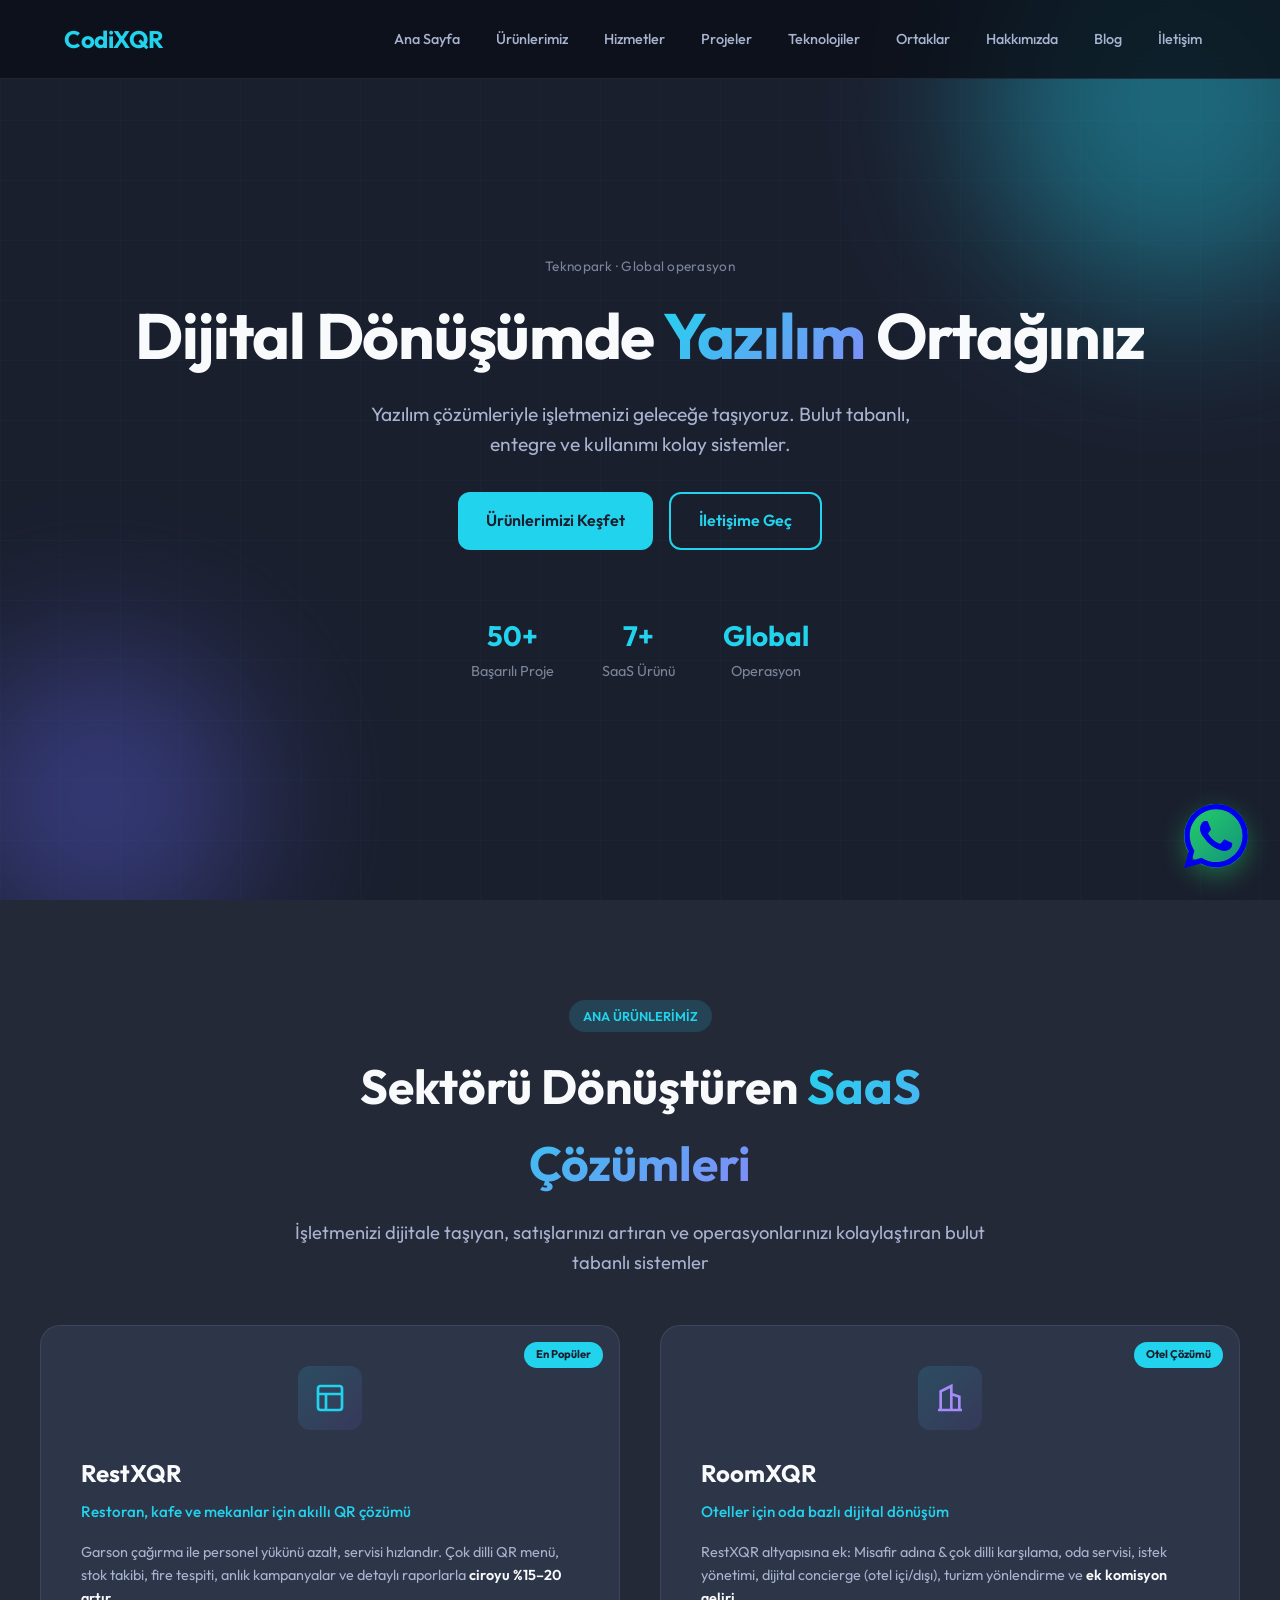
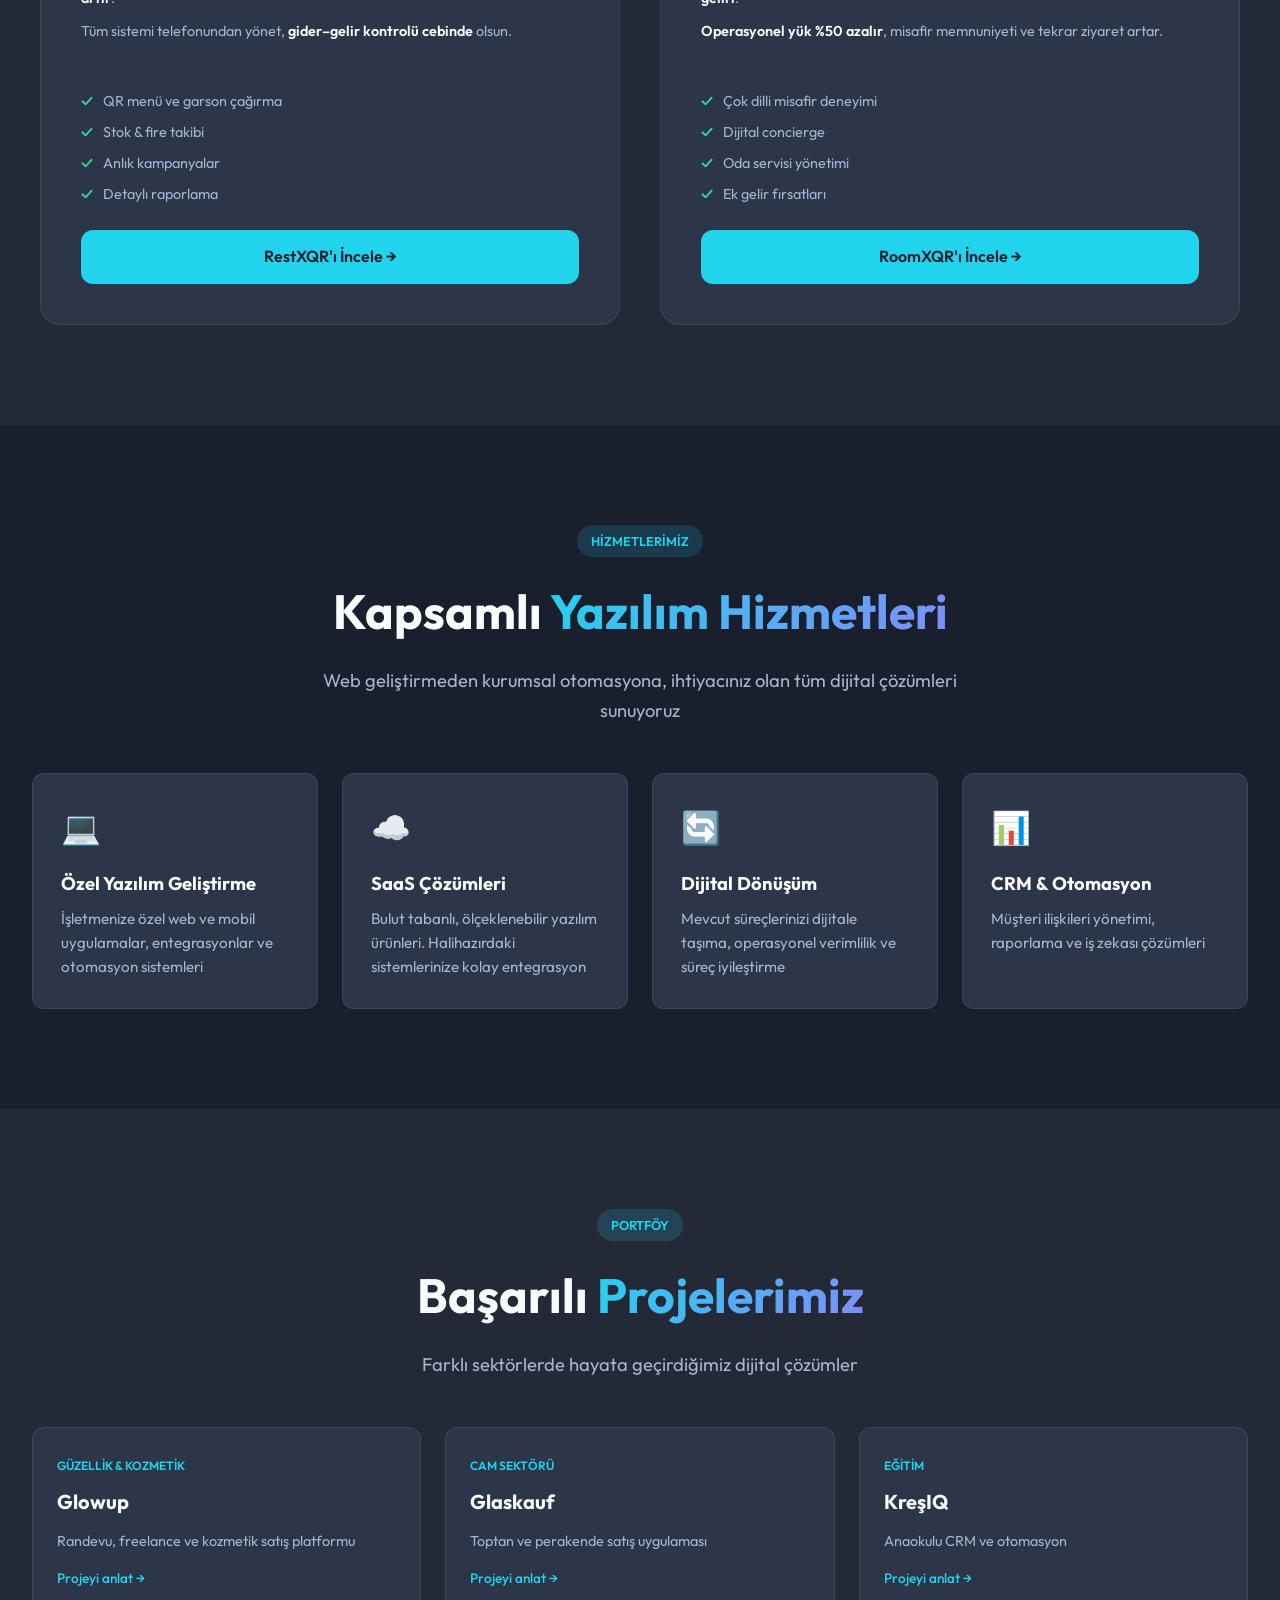
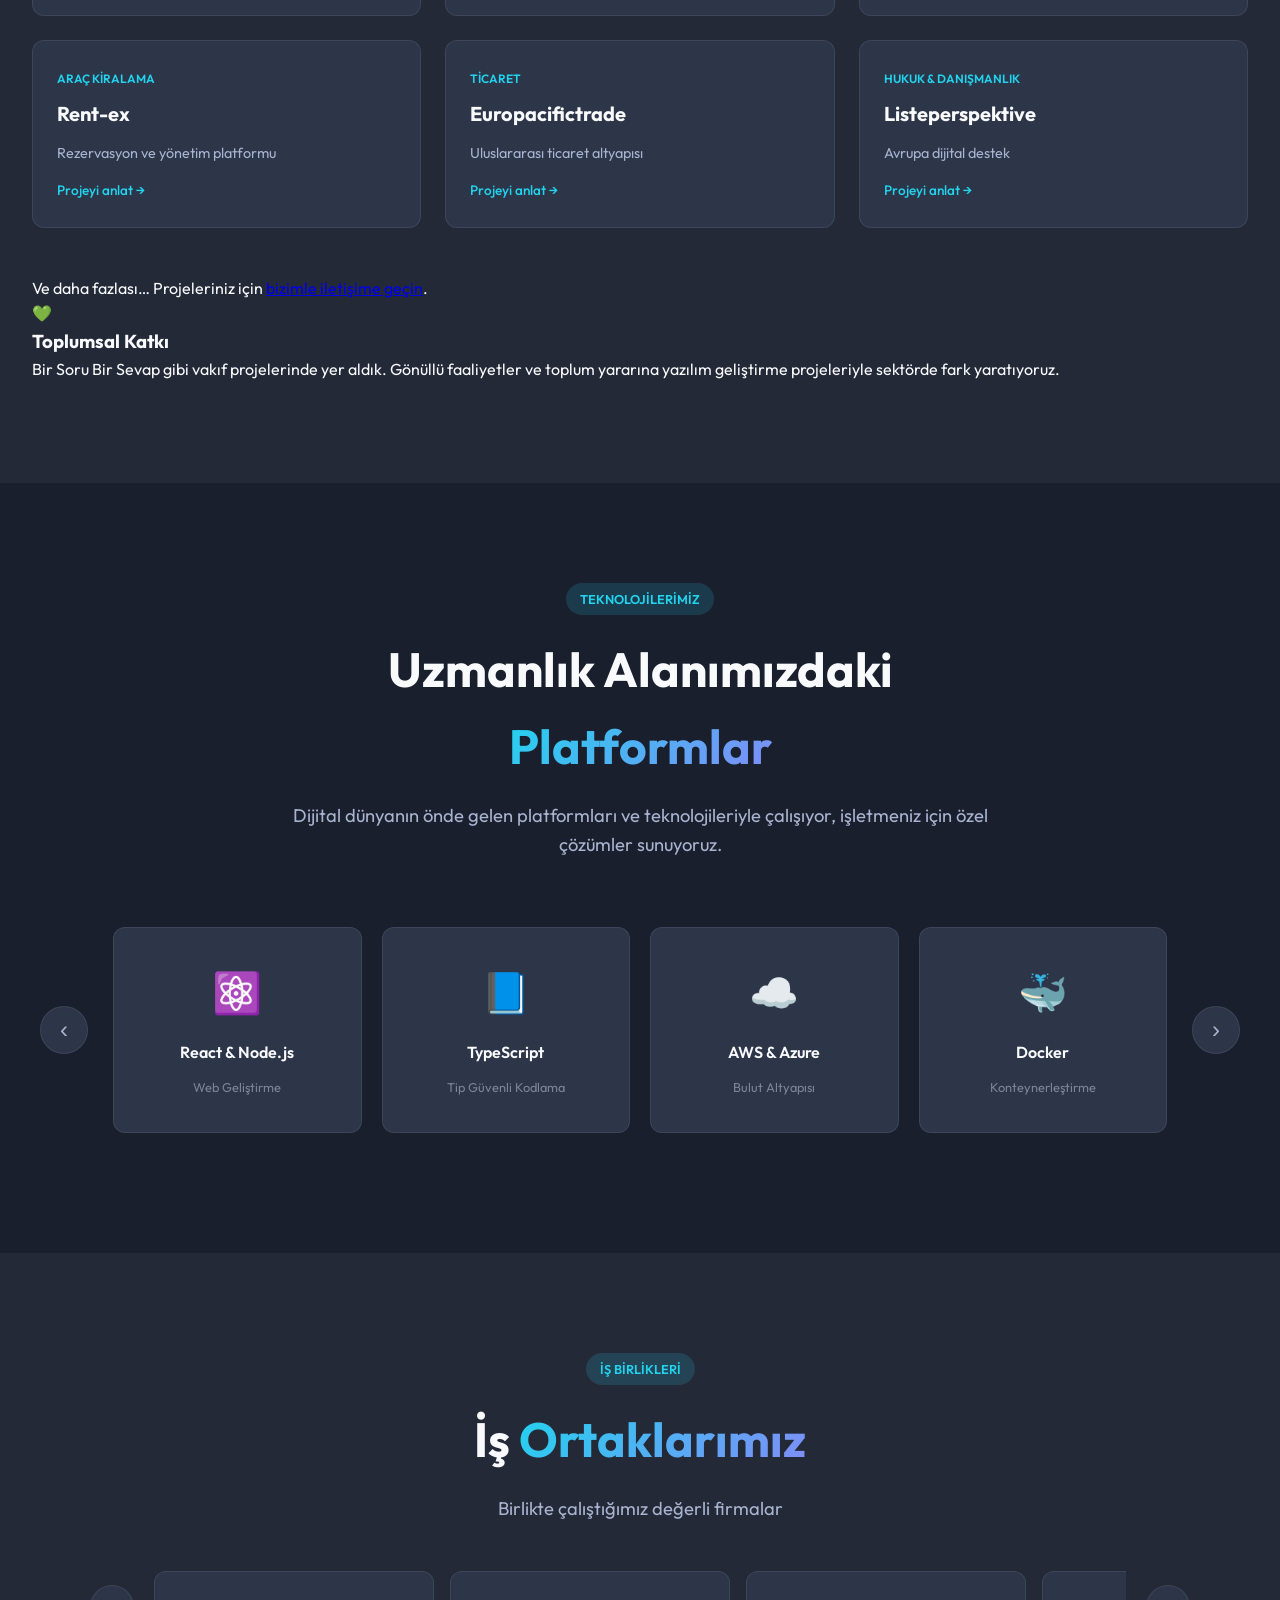
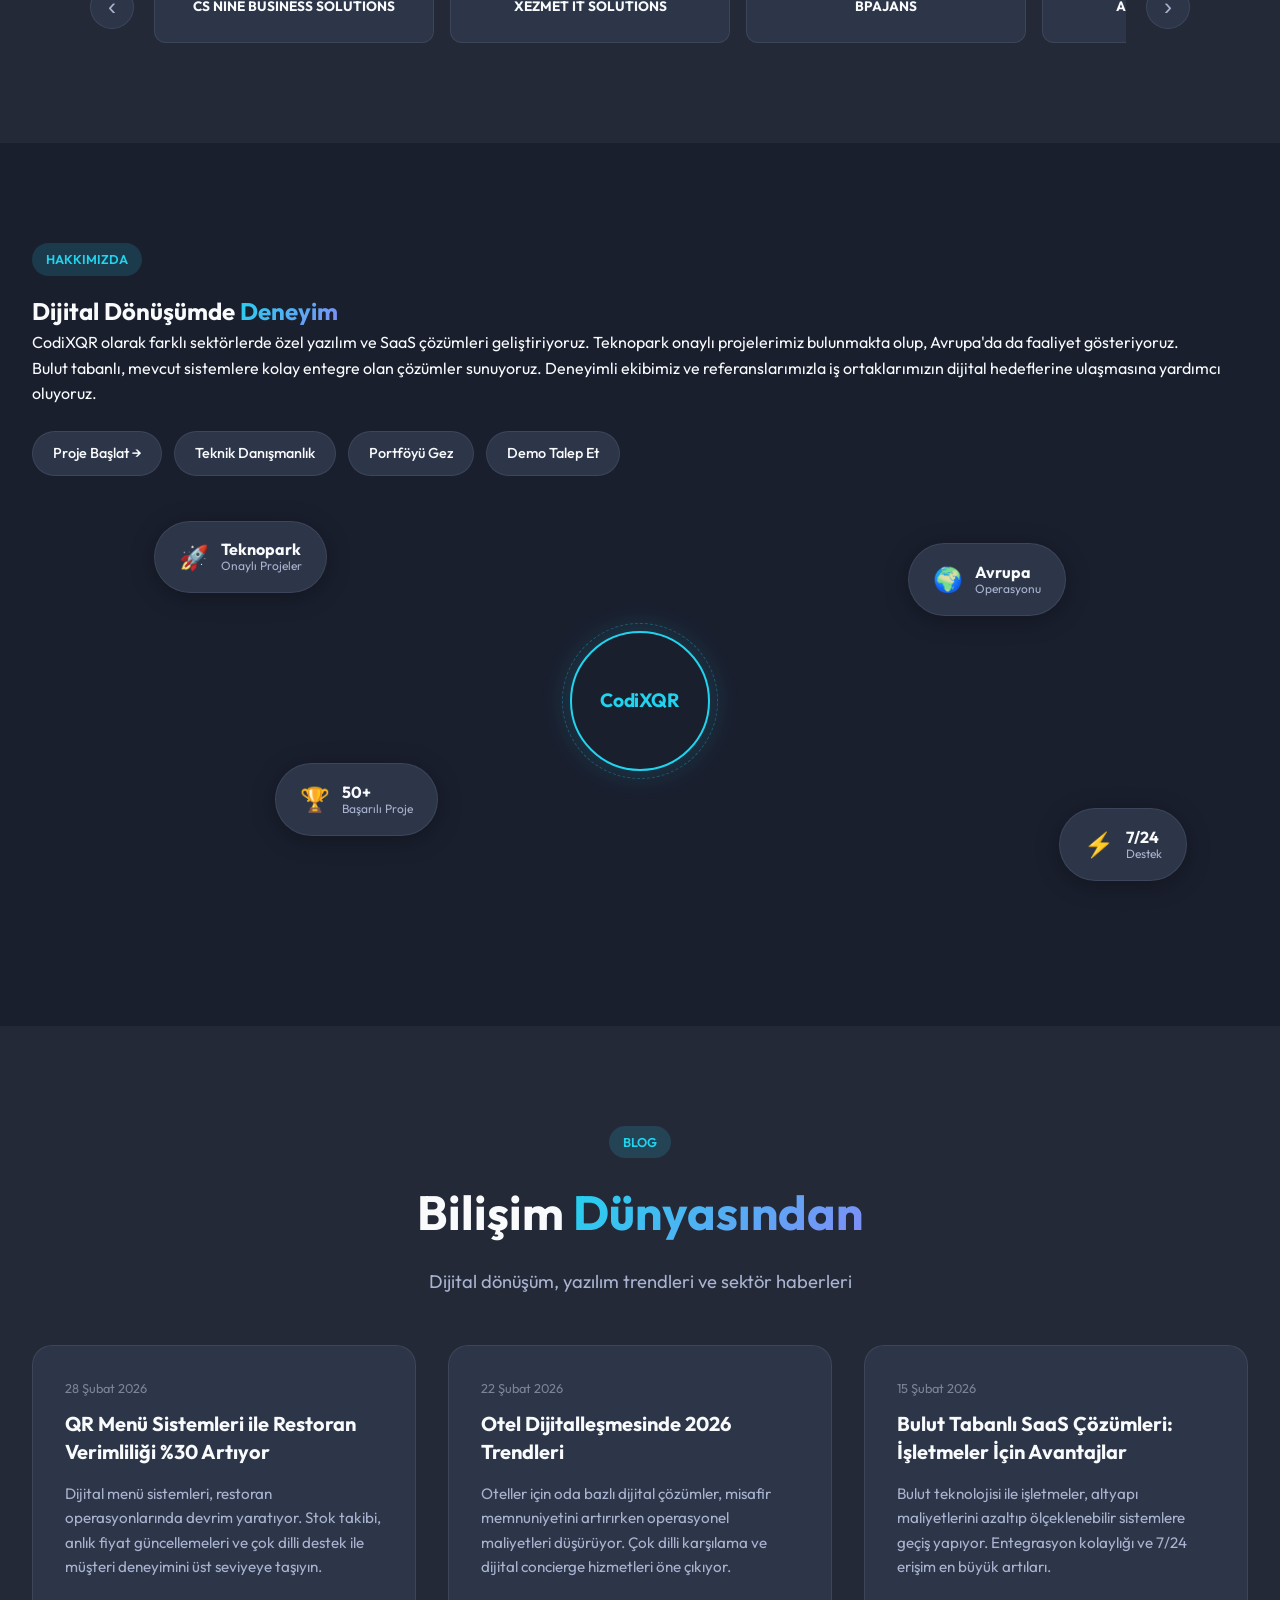
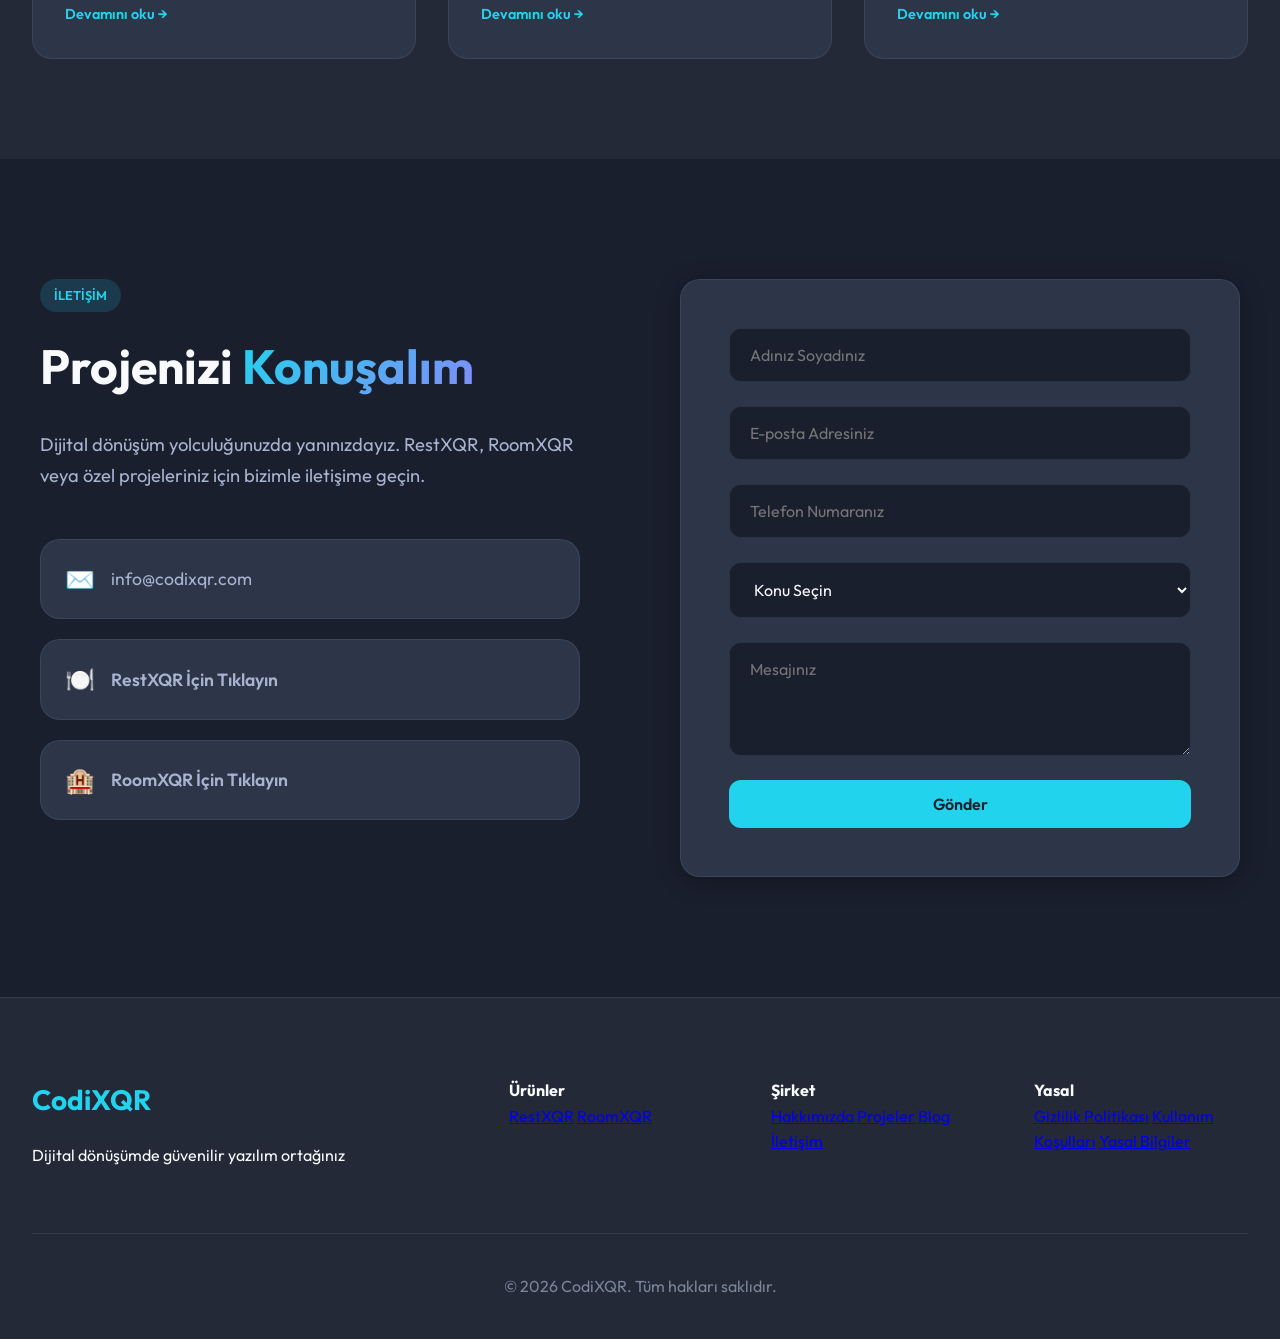
==== index.html @ 4f8db7a9 "feat: add GitHub Actions FTP deploy workflow + gitignore" ====
<!DOCTYPE html>
<html lang="tr">
<head>
    <meta charset="UTF-8">
    <meta name="viewport" content="width=device-width, initial-scale=1.0">
    <meta name="description" content="CodiXQR - Dijital dönüşümde güvenilir yazılım ortağınız. RestXQR, RoomXQR ve daha fazlası ile işletmenizi geleceğe taşıyoruz.">
    <title>CodiXQR | Yazılım ve Dijital Dönüşüm Çözümleri</title>
    <link rel="icon" type="image/png" href="favicon.png">
    <link rel="apple-touch-icon" href="favicon.png">
    <link rel="stylesheet" href="css/styles.css">
    <link rel="preconnect" href="https://fonts.googleapis.com">
    <link rel="preconnect" href="https://fonts.gstatic.com" crossorigin>
    <link href="https://fonts.googleapis.com/css2?family=Outfit:wght@300;400;500;600;700&family=JetBrains+Mono:wght@400;500&display=swap" rel="stylesheet">
</head>
<body>
    <!-- Navigation -->
    <nav class="navbar" id="navbar">
        <div class="nav-container">
            <a href="#" class="logo">
                <span class="logo-text-full">CodiXQR</span>
            </a>
            <button class="nav-toggle" aria-label="Menüyü aç">
                <span></span><span></span><span></span>
            </button>
            <ul class="nav-menu">
                <li><a href="#hero">Ana Sayfa</a></li>
                <li><a href="#saas">Ürünlerimiz</a></li>
                <li><a href="#services">Hizmetler</a></li>
                <li><a href="#projects">Projeler</a></li>
                <li><a href="#tech">Teknolojiler</a></li>
                <li><a href="#partners">Ortaklar</a></li>
                <li><a href="#about">Hakkımızda</a></li>
                <li><a href="#blog">Blog</a></li>
                <li><a href="#contact">İletişim</a></li>
            </ul>
        </div>
    </nav>

    <!-- Hero Section -->
    <header class="hero" id="hero">
        <div class="hero-bg">
            <div class="grid-pattern"></div>
            <div class="gradient-orb orb-1"></div>
            <div class="gradient-orb orb-2"></div>
        </div>
        <div class="hero-content">
            <p class="hero-badge-line">Teknopark · Global operasyon</p>
            <h1>Dijital Dönüşümde <span class="highlight">Yazılım</span> Ortağınız</h1>
            <p class="hero-subtitle">Yazılım çözümleriyle işletmenizi geleceğe taşıyoruz. Bulut tabanlı, entegre ve kullanımı kolay sistemler.</p>
            <div class="hero-cta">
                <a href="#saas" class="btn btn-primary">Ürünlerimizi Keşfet</a>
                <a href="#contact" class="btn btn-outline">İletişime Geç</a>
            </div>
        </div>
        <div class="hero-stats">
            <div class="stat">
                <span class="stat-number">50+</span>
                <span class="stat-label">Başarılı Proje</span>
            </div>
            <div class="stat">
                <span class="stat-number">7+</span>
                <span class="stat-label">SaaS Ürünü</span>
            </div>
            <div class="stat">
                <span class="stat-number">Global</span>
                <span class="stat-label">Operasyon</span>
            </div>
        </div>
    </header>

    <!-- SaaS Products - Ana Öne Çıkan Ürünler -->
    <section class="saas-section" id="saas">
        <div class="container">
            <div class="section-header">
                <span class="section-tag">Ana Ürünlerimiz</span>
                <h2>Sektörü Dönüştüren <span class="highlight">SaaS Çözümleri</span></h2>
                <p>İşletmenizi dijitale taşıyan, satışlarınızı artıran ve operasyonlarınızı kolaylaştıran bulut tabanlı sistemler</p>
            </div>
            <div class="saas-grid">
                <article class="saas-card featured">
                    <div class="saas-card-badge">En Popüler</div>
                    <div class="saas-visual">
                        <div class="saas-icon-modern">
                            <svg viewBox="0 0 24 24" fill="none" stroke="currentColor" stroke-width="2">
                                <rect x="3" y="3" width="18" height="18" rx="2"/>
                                <path d="M3 9h18M9 21V9"/>
                            </svg>
                        </div>
                    </div>
                    <h3>RestXQR</h3>
                    <p class="saas-tagline">Restoran, kafe ve mekanlar için akıllı QR çözümü</p>
                    <div class="saas-desc-block">
                        <p>Garson çağırma ile personel yükünü azalt, servisi hızlandır. Çok dilli QR menü, stok takibi, fire tespiti, anlık kampanyalar ve detaylı raporlarla <strong class="highlight-text">ciroyu %15–20 artır</strong>.</p>
                        <p>Tüm sistemi telefonundan yönet, <strong class="highlight-text">gider–gelir kontrolü cebinde</strong> olsun.</p>
                    </div>
                    <ul class="saas-highlights">
                        <li><span class="highlight-icon">✓</span> QR menü ve garson çağırma</li>
                        <li><span class="highlight-icon">✓</span> Stok & fire takibi</li>
                        <li><span class="highlight-icon">✓</span> Anlık kampanyalar</li>
                        <li><span class="highlight-icon">✓</span> Detaylı raporlama</li>
                    </ul>
                    <a href="https://restxqr.com" target="_blank" rel="noopener" class="btn btn-primary btn-block">RestXQR'ı İncele →</a>
                </article>
                <article class="saas-card featured">
                    <div class="saas-card-badge">Otel Çözümü</div>
                    <div class="saas-visual">
                        <div class="saas-icon-modern saas-icon-hotel">
                            <svg viewBox="0 0 24 24" fill="none" stroke="currentColor" stroke-width="2">
                                <path d="M3 21h18M5 21V7l8-4v18M19 21V11l-6-2"/>
                                <path d="M9 9v.01M9 12v.01M9 15v.01M9 18v.01"/>
                            </svg>
                        </div>
                    </div>
                    <h3>RoomXQR</h3>
                    <p class="saas-tagline">Oteller için oda bazlı dijital dönüşüm</p>
                    <div class="saas-desc-block">
                        <p>RestXQR altyapısına ek: Misafir adına & çok dilli karşılama, oda servisi, istek yönetimi, dijital concierge (otel içi/dışı), turizm yönlendirme ve <strong class="highlight-text">ek komisyon geliri</strong>.</p>
                        <p><strong class="highlight-text">Operasyonel yük %50 azalır</strong>, misafir memnuniyeti ve tekrar ziyaret artar.</p>
                    </div>
                    <ul class="saas-highlights">
                        <li><span class="highlight-icon">✓</span> Çok dilli misafir deneyimi</li>
                        <li><span class="highlight-icon">✓</span> Dijital concierge</li>
                        <li><span class="highlight-icon">✓</span> Oda servisi yönetimi</li>
                        <li><span class="highlight-icon">✓</span> Ek gelir fırsatları</li>
                    </ul>
                    <a href="https://roomxqr.com" target="_blank" rel="noopener" class="btn btn-primary btn-block">RoomXQR'ı İncele →</a>
                </article>
            </div>
        </div>
    </section>

    <!-- Services -->
    <section class="services-section" id="services">
        <div class="container">
            <div class="section-header">
                <span class="section-tag">Hizmetlerimiz</span>
                <h2>Kapsamlı <span class="highlight">Yazılım Hizmetleri</span></h2>
                <p>Web geliştirmeden kurumsal otomasyona, ihtiyacınız olan tüm dijital çözümleri sunuyoruz</p>
            </div>
            <div class="services-grid">
                <div class="service-card">
                    <div class="service-icon">💻</div>
                    <h3>Özel Yazılım Geliştirme</h3>
                    <p>İşletmenize özel web ve mobil uygulamalar, entegrasyonlar ve otomasyon sistemleri</p>
                </div>
                <div class="service-card">
                    <div class="service-icon">☁️</div>
                    <h3>SaaS Çözümleri</h3>
                    <p>Bulut tabanlı, ölçeklenebilir yazılım ürünleri. Halihazırdaki sistemlerinize kolay entegrasyon</p>
                </div>
                <div class="service-card">
                    <div class="service-icon">🔄</div>
                    <h3>Dijital Dönüşüm</h3>
                    <p>Mevcut süreçlerinizi dijitale taşıma, operasyonel verimlilik ve süreç iyileştirme</p>
                </div>
                <div class="service-card">
                    <div class="service-icon">📊</div>
                    <h3>CRM & Otomasyon</h3>
                    <p>Müşteri ilişkileri yönetimi, raporlama ve iş zekası çözümleri</p>
                </div>
            </div>
        </div>
    </section>

    <!-- All Projects -->
    <section class="projects-section" id="projects">
        <div class="container">
            <div class="section-header">
                <span class="section-tag">Portföy</span>
                <h2>Başarılı <span class="highlight">Projelerimiz</span></h2>
                <p>Farklı sektörlerde hayata geçirdiğimiz dijital çözümler</p>
            </div>
            <div class="projects-grid">
                <div class="project-card">
                    <span class="project-category">Güzellik & Kozmetik</span>
                    <h3>Glowup</h3>
                    <p>Randevu, freelance ve kozmetik satış platformu</p>
                    <a href="#contact" class="project-link">Projeyi anlat →</a>
                </div>
                <div class="project-card">
                    <span class="project-category">Cam Sektörü</span>
                    <h3>Glaskauf</h3>
                    <p>Toptan ve perakende satış uygulaması</p>
                    <a href="#contact" class="project-link">Projeyi anlat →</a>
                </div>
                <div class="project-card">
                    <span class="project-category">Eğitim</span>
                    <h3>KreşIQ</h3>
                    <p>Anaokulu CRM ve otomasyon</p>
                    <a href="#contact" class="project-link">Projeyi anlat →</a>
                </div>
                <div class="project-card">
                    <span class="project-category">Araç Kiralama</span>
                    <h3>Rent-ex</h3>
                    <p>Rezervasyon ve yönetim platformu</p>
                    <a href="#contact" class="project-link">Projeyi anlat →</a>
                </div>
                <div class="project-card">
                    <span class="project-category">Ticaret</span>
                    <h3>Europacifictrade</h3>
                    <p>Uluslararası ticaret altyapısı</p>
                    <a href="#contact" class="project-link">Projeyi anlat →</a>
                </div>
                <div class="project-card">
                    <span class="project-category">Hukuk & Danışmanlık</span>
                    <h3>Listeperspektive</h3>
                    <p>Avrupa dijital destek</p>
                    <a href="#contact" class="project-link">Projeyi anlat →</a>
                </div>
            </div>
            <p class="projects-more">Ve daha fazlası… Projeleriniz için <a href="#contact">bizimle iletişime geçin</a>.</p>
            <div class="social-impact">
                <div class="impact-content">
                    <span class="impact-icon">💚</span>
                    <div>
                        <h3>Toplumsal Katkı</h3>
                        <p>Bir Soru Bir Sevap gibi vakıf projelerinde yer aldık. Gönüllü faaliyetler ve toplum yararına yazılım geliştirme projeleriyle sektörde fark yaratıyoruz.</p>
                    </div>
                </div>
            </div>
        </div>
    </section>

    <!-- Technologies / Platforms -->
    <section class="tech-section" id="tech">
        <div class="container">
            <div class="section-header">
                <span class="section-tag">Teknolojilerimiz</span>
                <h2>Uzmanlık Alanımızdaki <span class="highlight">Platformlar</span></h2>
                <p>Dijital dünyanın önde gelen platformları ve teknolojileriyle çalışıyor, işletmeniz için özel çözümler sunuyoruz.</p>
            </div>
            <div class="tech-slider-wrapper">
                <button class="tech-arrow tech-prev" aria-label="Önceki">&#8249;</button>
                <div class="tech-track">
                    <div class="tech-card">
                        <span class="tech-icon">⚛️</span>
                        <h4>React & Node.js</h4>
                        <span class="tech-desc">Web Geliştirme</span>
                    </div>
                    <div class="tech-card">
                        <span class="tech-icon">📘</span>
                        <h4>TypeScript</h4>
                        <span class="tech-desc">Tip Güvenli Kodlama</span>
                    </div>
                    <div class="tech-card">
                        <span class="tech-icon">☁️</span>
                        <h4>AWS & Azure</h4>
                        <span class="tech-desc">Bulut Altyapısı</span>
                    </div>
                    <div class="tech-card">
                        <span class="tech-icon">🐳</span>
                        <h4>Docker</h4>
                        <span class="tech-desc">Konteynerleştirme</span>
                    </div>
                    <div class="tech-card">
                        <span class="tech-icon">🗄️</span>
                        <h4>PostgreSQL</h4>
                        <span class="tech-desc">İlişkisel Veritabanı</span>
                    </div>
                    <div class="tech-card">
                        <span class="tech-icon">🍃</span>
                        <h4>MongoDB</h4>
                        <span class="tech-desc">NoSQL Veritabanı</span>
                    </div>
                    <div class="tech-card">
                        <span class="tech-icon">🔌</span>
                        <h4>REST & GraphQL</h4>
                        <span class="tech-desc">API Geliştirme</span>
                    </div>
                    <div class="tech-card">
                        <span class="tech-icon">📧</span>
                        <h4>Mailchimp</h4>
                        <span class="tech-desc">E-Posta Pazarlama</span>
                    </div>
                    <div class="tech-card">
                        <span class="tech-icon">📊</span>
                        <h4>Google Analytics</h4>
                        <span class="tech-desc">Web Analizi</span>
                    </div>
                    <div class="tech-card">
                        <span class="tech-icon">🔍</span>
                        <h4>SEO Araçları</h4>
                        <span class="tech-desc">Arama Optimizasyonu</span>
                    </div>
                    <div class="tech-card">
                        <span class="tech-icon">💳</span>
                        <h4>Stripe</h4>
                        <span class="tech-desc">Ödeme Entegrasyonu</span>
                    </div>
                    <div class="tech-card">
                        <span class="tech-icon">🎨</span>
                        <h4>Figma</h4>
                        <span class="tech-desc">UI/UX Tasarım</span>
                    </div>
                    <div class="tech-card">
                        <span class="tech-icon">🔥</span>
                        <h4>Firebase</h4>
                        <span class="tech-desc">Mobil & Backend</span>
                    </div>
                    <div class="tech-card">
                        <span class="tech-icon">📦</span>
                        <h4>Git & GitHub</h4>
                        <span class="tech-desc">Versiyon Kontrol</span>
                    </div>
                </div>
                <button class="tech-arrow tech-next" aria-label="Sonraki">&#8250;</button>
            </div>
        </div>
    </section>

    <!-- Partners - İş Ortakları -->
    <section class="partners-section" id="partners">
        <div class="container">
            <div class="section-header">
                <span class="section-tag">İş Birlikleri</span>
                <h2>İş <span class="highlight">Ortaklarımız</span></h2>
                <p>Birlikte çalıştığımız değerli firmalar</p>
            </div>
            <div class="partners-slider-wrapper">
                <button class="partner-arrow partner-prev" aria-label="Önceki">&#8249;</button>
                <div class="partners-slider">
                    <a href="https://cs9.at/" target="_blank" rel="noopener" class="partner-box">CS NINE BUSINESS SOLUTIONS</a>
                    <a href="https://xezmet.at/" target="_blank" rel="noopener" class="partner-box">XEZMET IT SOLUTIONS</a>
                    <a href="#" class="partner-box">BPAJANS</a>
                    <a href="https://artisticreativity.com/" target="_blank" rel="noopener" class="partner-box">ARTISTICREATIVITY</a>
                    <a href="http://metechnik.at/" target="_blank" rel="noopener" class="partner-box">METECHNIK</a>
                </div>
                <button class="partner-arrow partner-next" aria-label="Sonraki">&#8250;</button>
            </div>
        </div>
    </section>

    <!-- About & Why Us -->
    <section class="about-section" id="about">
        <div class="container">
            <div class="about-grid">
                <div class="about-content">
                    <span class="section-tag">Hakkımızda</span>
                    <h2>Dijital Dönüşümde <span class="highlight">Deneyim</span></h2>
                    <p>CodiXQR olarak farklı sektörlerde özel yazılım ve SaaS çözümleri geliştiriyoruz. Teknopark onaylı projelerimiz bulunmakta olup, Avrupa'da da faaliyet gösteriyoruz.</p>
                    <p>Bulut tabanlı, mevcut sistemlere kolay entegre olan çözümler sunuyoruz. Deneyimli ekibimiz ve referanslarımızla iş ortaklarımızın dijital hedeflerine ulaşmasına yardımcı oluyoruz.</p>
                    
                    <div class="about-action-buttons">
                        <a href="#contact" class="action-chip">Proje Başlat →</a>
                        <a href="#contact" class="action-chip">Teknik Danışmanlık</a>
                        <a href="#projects" class="action-chip">Portföyü Gez</a>
                        <a href="#contact" class="action-chip">Demo Talep Et</a>
                    </div>
                </div>
                <div class="about-visual">
                    <div class="floating-badges-container">
                        <div class="badge-item b-1">
                            <span class="badge-icon">🚀</span>
                            <div class="badge-text">
                                <strong>Teknopark</strong>
                                <span>Onaylı Projeler</span>
                            </div>
                        </div>
                        <div class="badge-item b-2">
                            <span class="badge-icon">🌍</span>
                            <div class="badge-text">
                                <strong>Avrupa</strong>
                                <span>Operasyonu</span>
                            </div>
                        </div>
                        <div class="badge-item b-3">
                            <span class="badge-icon">🏆</span>
                            <div class="badge-text">
                                <strong>50+</strong>
                                <span>Başarılı Proje</span>
                            </div>
                        </div>
                        <div class="badge-item b-4">
                            <span class="badge-icon">⚡</span>
                            <div class="badge-text">
                                <strong>7/24</strong>
                                <span>Destek</span>
                            </div>
                        </div>
                        <div class="badge-center-logo">
                            <span class="logo-text-full">CodiXQR</span>
                        </div>
                    </div>
                </div>
            </div>
        </div>
    </section>

    <!-- Blog Preview -->
    <section class="blog-section" id="blog">
        <div class="container">
            <div class="section-header">
                <span class="section-tag">Blog</span>
                <h2>Bilişim <span class="highlight">Dünyasından</span></h2>
                <p>Dijital dönüşüm, yazılım trendleri ve sektör haberleri</p>
            </div>
            <div class="blog-grid">
                <article class="blog-card">
                    <span class="blog-date">28 Şubat 2026</span>
                    <h3>QR Menü Sistemleri ile Restoran Verimliliği %30 Artıyor</h3>
                    <p>Dijital menü sistemleri, restoran operasyonlarında devrim yaratıyor. Stok takibi, anlık fiyat güncellemeleri ve çok dilli destek ile müşteri deneyimini üst seviyeye taşıyın.</p>
                    <a href="blog/qr-menu-verimliligi.html" class="blog-link">Devamını oku →</a>
                </article>
                <article class="blog-card">
                    <span class="blog-date">22 Şubat 2026</span>
                    <h3>Otel Dijitalleşmesinde 2026 Trendleri</h3>
                    <p>Oteller için oda bazlı dijital çözümler, misafir memnuniyetini artırırken operasyonel maliyetleri düşürüyor. Çok dilli karşılama ve dijital concierge hizmetleri öne çıkıyor.</p>
                    <a href="blog/otel-dijitallesmesi.html" class="blog-link">Devamını oku →</a>
                </article>
                <article class="blog-card">
                    <span class="blog-date">15 Şubat 2026</span>
                    <h3>Bulut Tabanlı SaaS Çözümleri: İşletmeler İçin Avantajlar</h3>
                    <p>Bulut teknolojisi ile işletmeler, altyapı maliyetlerini azaltıp ölçeklenebilir sistemlere geçiş yapıyor. Entegrasyon kolaylığı ve 7/24 erişim en büyük artıları.</p>
                    <a href="blog/bulut-saas-avantajlari.html" class="blog-link">Devamını oku →</a>
                </article>
            </div>
        </div>
    </section>

    <!-- Contact -->
    <section class="contact-section" id="contact">
        <div class="container">
            <div class="contact-grid">
                <div class="contact-info">
                    <span class="section-tag">İletişim</span>
                    <h2>Projenizi <span class="highlight">Konuşalım</span></h2>
                    <p>Dijital dönüşüm yolculuğunuzda yanınızdayız. RestXQR, RoomXQR veya özel projeleriniz için bizimle iletişime geçin.</p>
                    <div class="contact-details">
                        <a href="mailto:info@codixqr.com" class="contact-item">
                            <span class="contact-icon">✉️</span>
                            info@codixqr.com
                        </a>
                        <a href="https://restxqr.com" target="_blank" rel="noopener" class="contact-item cta-link">
                            <span class="contact-icon">🍽️</span>
                            RestXQR İçin Tıklayın
                        </a>
                        <a href="https://roomxqr.com" target="_blank" rel="noopener" class="contact-item cta-link">
                            <span class="contact-icon">🏨</span>
                            RoomXQR İçin Tıklayın
                        </a>
                    </div>
                </div>
                <div class="contact-form-wrapper">
                    <form class="contact-form" id="contactForm">
                        <input type="text" name="name" placeholder="Adınız Soyadınız" required>
                        <input type="email" name="email" placeholder="E-posta Adresiniz" required>
                        <input type="tel" name="phone" placeholder="Telefon Numaranız">
                        <select name="subject">
                            <option value="">Konu Seçin</option>
                            <option value="restxqr">RestXQR Hakkında</option>
                            <option value="roomxqr">RoomXQR Hakkında</option>
                            <option value="custom">Özel Proje</option>
                            <option value="partnership">İş Birliği</option>
                        </select>
                        <textarea name="message" placeholder="Mesajınız" rows="4" required></textarea>
                        <button type="submit" class="btn btn-primary btn-block">Gönder</button>
                    </form>
                </div>
            </div>
        </div>
    </section>

    <!-- Footer -->
    <footer class="footer">
        <div class="container">
            <div class="footer-grid">
                <div class="footer-brand">
                    <span class="footer-logo">CodiXQR</span>
                    <p>Dijital dönüşümde güvenilir yazılım ortağınız</p>
                </div>
                <div class="footer-links">
                    <h4>Ürünler</h4>
                    <a href="https://restxqr.com" target="_blank" rel="noopener">RestXQR</a>
                    <a href="https://roomxqr.com" target="_blank" rel="noopener">RoomXQR</a>
                </div>
                <div class="footer-links">
                    <h4>Şirket</h4>
                    <a href="#about">Hakkımızda</a>
                    <a href="#projects">Projeler</a>
                    <a href="#blog">Blog</a>
                    <a href="#contact">İletişim</a>
                </div>
                <div class="footer-links">
                    <h4>Yasal</h4>
                    <a href="gizlilik.html">Gizlilik Politikası</a>
                    <a href="kullanim-kosullari.html">Kullanım Koşulları</a>
                    <a href="yasal-bilgiler.html">Yasal Bilgiler</a>
                </div>
            </div>
            <div class="footer-bottom">
                <p>© 2026 CodiXQR. Tüm hakları saklıdır.</p>
            </div>
        </div>
    </footer>

    <!-- Floating WhatsApp Button -->
    <a href="https://wa.me/TELEFON_NUMARANIZ?text=Merhaba,%20CodiXQR%20hakkında%20bilgi%20almak%20istiyorum" 
       class="floating-btn" 
       target="_blank" 
       rel="noopener"
       aria-label="WhatsApp ile iletişim">
        <svg viewBox="0 0 24 24" fill="currentColor">
            <path d="M17.472 14.382c-.297-.149-1.758-.867-2.03-.967-.273-.099-.471-.148-.67.15-.197.297-.767.966-.94 1.164-.173.199-.347.223-.644.075-.297-.15-1.255-.463-2.39-1.475-.883-.788-1.48-1.761-1.653-2.059-.173-.297-.018-.458.13-.606.134-.133.298-.347.446-.52.149-.174.198-.298.298-.497.099-.198.05-.371-.025-.52-.075-.149-.669-1.612-.916-2.207-.242-.579-.487-.5-.669-.51-.173-.008-.371-.01-.57-.01-.198 0-.52.074-.792.372-.272.297-1.04 1.016-1.04 2.479 0 1.462 1.065 2.875 1.213 3.074.149.198 2.096 3.2 5.077 4.487.709.306 1.262.489 1.694.625.712.227 1.36.195 1.871.118.571-.085 1.758-.719 2.006-1.413.248-.694.248-1.289.173-1.413-.074-.124-.272-.198-.57-.347m-5.421 7.403h-.004a9.87 9.87 0 01-5.031-1.378l-.361-.214-3.741.982.998-3.648-.235-.374a9.86 9.86 0 01-1.51-5.26c.001-5.45 4.436-9.884 9.888-9.884 2.64 0 5.122 1.03 6.988 2.898a9.825 9.825 0 012.893 6.994c-.003 5.45-4.437 9.884-9.885 9.884m8.413-18.297A11.815 11.815 0 0012.05 0C5.495 0 .16 5.335.157 11.892c0 2.096.547 4.142 1.588 5.945L.057 24l6.305-1.654a11.882 11.882 0 005.683 1.448h.005c6.554 0 11.89-5.335 11.893-11.893a11.821 11.821 0 00-3.48-8.413z"/>
        </svg>
    </a>

    <script src="js/main.js"></script>
</body>
</html>
---- css/styles.css ----
/* ===== CodiXQR - Yazılım Şirketi Sitesi ===== */
/* Modern, profesyonel, güvenilir tasarım */

:root {
    --bg-primary: #1a1f2e;
    --bg-secondary: #242938;
    --bg-card: #2d3548;
    --bg-card-hover: #353d52;
    --text-primary: #f8fafc;
    --text-secondary: #a8b3cf;
    --text-muted: #7a8599;
    --accent: #22d3ee;
    --accent-hover: #67e8f9;
    --accent-muted: rgba(34, 211, 238, 0.15);
    --accent-secondary: #a78bfa;
    --success: #34d399;
    --border: rgba(148, 163, 184, 0.15);
    --radius: 12px;
    --radius-lg: 20px;
    --shadow: 0 4px 24px rgba(0, 0, 0, 0.3);
    --transition: 0.3s cubic-bezier(0.4, 0, 0.2, 1);
}

* {
    margin: 0;
    padding: 0;
    box-sizing: border-box;
}

html {
    scroll-behavior: smooth;
    font-size: 16px;
}

body {
    font-family: 'Outfit', -apple-system, BlinkMacSystemFont, sans-serif;
    background: var(--bg-primary);
    color: var(--text-primary);
    line-height: 1.6;
    overflow-x: hidden;
}

.container {
    max-width: 1400px;
    margin: 0 auto;
    padding: 0 32px;
}

/* ===== Navigation ===== */
.navbar {
    position: fixed;
    top: 0;
    left: 0;
    right: 0;
    z-index: 1000;
    padding: 20px 0;
    background: rgba(10, 14, 23, 0.8);
    backdrop-filter: blur(12px);
    border-bottom: 1px solid var(--border);
    transition: var(--transition);
}

.navbar.scrolled { padding: 16px 0; }

.nav-container {
    max-width: 1200px;
    margin: 0 auto;
    padding: 0 24px;
    display: flex;
    align-items: center;
    justify-content: space-between;
}

.logo {
    display: flex;
    align-items: center;
    text-decoration: none;
    color: var(--text-primary);
    font-weight: 700;
    font-size: 1.5rem;
}

.logo-text-full { 
    color: var(--accent); 
    letter-spacing: -0.02em;
    font-weight: 700;
}

.nav-menu {
    display: flex;
    list-style: none;
    gap: 8px;
}

.nav-menu a {
    color: var(--text-secondary);
    text-decoration: none;
    padding: 8px 14px;
    border-radius: 8px;
    font-size: 0.9rem;
    font-weight: 500;
    transition: var(--transition);
}

.nav-menu a:hover {
    color: var(--text-primary);
    background: var(--accent-muted);
}

.nav-toggle {
    display: none;
    flex-direction: column;
    gap: 5px;
    background: none;
    border: none;
    cursor: pointer;
    padding: 8px;
}

.nav-toggle span {
    width: 24px;
    height: 2px;
    background: var(--text-primary);
}

/* ===== Hero ===== */
.hero {
    min-height: 100vh;
    display: flex;
    flex-direction: column;
    justify-content: center;
    align-items: center;
    text-align: center;
    padding: 120px 24px 80px;
    position: relative;
}

.hero-bg {
    position: absolute;
    inset: 0;
    overflow: hidden;
    pointer-events: none;
}

.grid-pattern {
    position: absolute;
    inset: 0;
    background-image: 
        linear-gradient(rgba(6, 182, 212, 0.03) 1px, transparent 1px),
        linear-gradient(90deg, rgba(6, 182, 212, 0.03) 1px, transparent 1px);
    background-size: 60px 60px;
}

.gradient-orb {
    position: absolute;
    border-radius: 50%;
    filter: blur(80px);
    opacity: 0.4;
    animation: float 8s ease-in-out infinite;
}

@keyframes float {
    0%, 100% { transform: translate(0, 0); }
    50% { transform: translate(20px, -20px); }
}

.orb-1 {
    width: 400px;
    height: 400px;
    background: var(--accent);
    top: -100px;
    right: -100px;
    animation-delay: 0s;
}

.orb-2 {
    width: 300px;
    height: 300px;
    background: #6366f1;
    bottom: -50px;
    left: -50px;
    animation-delay: 2s;
}

.hero-content {
    position: relative;
    z-index: 1;
}

.hero-badge-line {
    font-size: 0.85rem;
    color: var(--text-muted);
    margin-bottom: 20px;
    letter-spacing: 0.02em;
}

.hero h1 {
    font-size: clamp(2.5rem, 5vw, 4rem);
    font-weight: 700;
    line-height: 1.2;
    margin-bottom: 24px;
    letter-spacing: -0.02em;
}

.highlight {
    background: linear-gradient(135deg, var(--accent), #818cf8);
    -webkit-background-clip: text;
    -webkit-text-fill-color: transparent;
    background-clip: text;
}

.hero-subtitle {
    font-size: 1.2rem;
    color: var(--text-secondary);
    max-width: 600px;
    margin: 0 auto 32px;
}

.hero-cta {
    display: flex;
    gap: 16px;
    justify-content: center;
    flex-wrap: wrap;
    margin-bottom: 64px;
}

.btn {
    display: inline-flex;
    align-items: center;
    justify-content: center;
    padding: 14px 28px;
    border-radius: var(--radius);
    font-weight: 600;
    font-size: 1rem;
    text-decoration: none;
    transition: var(--transition);
    cursor: pointer;
    border: none;
    font-family: inherit;
}

.btn-primary {
    background: var(--accent);
    color: var(--bg-primary);
}

.btn-primary:hover {
    background: var(--accent-hover);
    transform: translateY(-2px);
}

.btn-outline {
    background: transparent;
    color: var(--accent);
    border: 2px solid var(--accent);
}

.btn-outline:hover {
    background: var(--accent-muted);
    border-color: var(--accent-hover);
}

.btn-block { width: 100%; }

.hero-stats {
    display: flex;
    gap: 48px;
    flex-wrap: wrap;
    justify-content: center;
}

.stat {
    text-align: center;
    animation: fadeInUp 0.8s ease-out;
}

.stat-number {
    display: block;
    font-size: 1.75rem;
    font-weight: 700;
    color: var(--accent);
}

.stat-label {
    font-size: 0.9rem;
    color: var(--text-muted);
}

/* ===== Section Styles ===== */
section {
    padding: 100px 0;
}

.section-header {
    text-align: center;
    max-width: 700px;
    margin: 0 auto 48px;
}

.section-header h2 {
    font-size: clamp(2.25rem, 4vw, 3rem);
    margin-bottom: 16px;
}

.section-header p {
    color: var(--text-secondary);
    font-size: 1.15rem;
}

.section-tag {
    display: inline-block;
    padding: 6px 14px;
    background: var(--accent-muted);
    color: var(--accent);
    border-radius: 100px;
    font-size: 0.8rem;
    font-weight: 600;
    margin-bottom: 16px;
    text-transform: uppercase;
}

/* ===== Section Alternating Colors ===== */
.saas-section { background: var(--bg-secondary); }
.services-section { background: var(--bg-primary); }
.projects-section { background: var(--bg-secondary); }
.tech-section { background: var(--bg-primary); }
.partners-section { background: var(--bg-secondary); }
.about-section { background: var(--bg-primary); }
.blog-section { background: var(--bg-secondary); }
.contact-section { background: var(--bg-primary); }

/* SaaS Cards */
.saas-grid {
    display: grid;
    grid-template-columns: repeat(auto-fit, minmax(400px, 1fr));
    gap: 40px;
    max-width: 1200px;
    margin: 0 auto;
}

.saas-card {
    background: var(--bg-card);
    border: 1px solid var(--border);
    border-radius: var(--radius-lg);
    padding: 40px;
    position: relative;
    transition: var(--transition);
    display: flex;
    flex-direction: column;
    animation: fadeInUp 0.6s ease-out;
    min-height: 600px;
}

.saas-card:hover {
    border-color: rgba(6, 182, 212, 0.3);
    transform: translateY(-4px);
    box-shadow: var(--shadow);
}

.saas-card-badge {
    position: absolute;
    top: 16px;
    right: 16px;
    padding: 4px 12px;
    background: var(--accent);
    color: var(--bg-primary);
    font-size: 0.7rem;
    font-weight: 700;
    border-radius: 100px;
}

.saas-visual { margin-bottom: 24px; }

.saas-icon-modern {
    width: 64px;
    height: 64px;
    background: linear-gradient(135deg, var(--accent-muted), rgba(139, 92, 246, 0.1));
    border-radius: var(--radius);
    display: flex;
    align-items: center;
    justify-content: center;
    margin: 0 auto;
}

.saas-icon-modern svg { width: 32px; height: 32px; color: var(--accent); }
.saas-icon-hotel svg { color: var(--accent-secondary); }

.saas-highlights {
    list-style: none;
    margin-bottom: 24px;
    display: grid;
    gap: 8px;
}

.saas-highlights li {
    display: flex;
    align-items: center;
    gap: 10px;
    color: var(--text-secondary);
    font-size: 0.9rem;
}

.highlight-icon { color: var(--success); font-weight: 700; }
.saas-card h3 { font-size: 1.5rem; margin-bottom: 8px; }
.saas-tagline { color: var(--accent); font-size: 0.95rem; font-weight: 500; margin-bottom: 16px; }
.saas-desc-block { margin-bottom: 20px; flex-grow: 1; }
.saas-desc-block p { color: var(--text-secondary); font-size: 0.9rem; line-height: 1.6; margin-bottom: 10px; }
.highlight-text { color: var(--text-primary) !important; font-weight: 600; }

/* ===== Services ===== */
.services-grid {
    display: grid;
    grid-template-columns: repeat(auto-fit, minmax(260px, 1fr));
    gap: 24px;
}

.service-card {
    background: var(--bg-card);
    border: 1px solid var(--border);
    border-radius: var(--radius);
    padding: 28px;
    transition: var(--transition);
}

.service-card:hover {
    background: var(--bg-card-hover);
    transform: translateY(-2px);
}

.service-icon { font-size: 2rem; margin-bottom: 16px; }
.service-card h3 { font-size: 1.15rem; margin-bottom: 8px; }
.service-card p { color: var(--text-secondary); font-size: 0.95rem; }

/* ===== Projects ===== */
.projects-grid {
    display: grid;
    grid-template-columns: repeat(auto-fit, minmax(320px, 1fr));
    gap: 24px;
    margin-bottom: 48px;
}

.project-card {
    background: var(--bg-card);
    border: 1px solid var(--border);
    border-radius: var(--radius);
    padding: 24px;
    transition: var(--transition);
}

.project-card:hover { transform: translateY(-2px); }
.project-category { font-size: 0.75rem; color: var(--accent); font-weight: 600; text-transform: uppercase; }
.project-card h3 { font-size: 1.25rem; margin: 8px 0 12px; }
.project-card p { color: var(--text-secondary); font-size: 0.9rem; margin-bottom: 12px; }
.project-link { font-size: 0.85rem; color: var(--accent); text-decoration: none; font-weight: 500; }

/* ===== Technologies Section (Slider Version) ===== */
.tech-slider-wrapper {
    display: flex;
    align-items: center;
    gap: 20px;
    max-width: 1200px;
    margin: 0 auto;
    position: relative;
}

.tech-track {
    display: flex;
    gap: 20px;
    overflow-x: auto;
    scroll-behavior: smooth;
    scrollbar-width: none;
    -ms-overflow-style: none;
    padding: 20px 5px;
    flex: 1;
}

.tech-track::-webkit-scrollbar { display: none; }

.tech-card {
    flex: 0 0 calc(25% - 15px);
    background: var(--bg-card);
    border: 1px solid var(--border);
    border-radius: var(--radius);
    padding: 32px 24px;
    text-align: center;
    transition: var(--transition);
}

.tech-card:hover {
    border-color: rgba(34, 211, 238, 0.4);
    transform: translateY(-5px);
    background: var(--bg-card-hover);
}

.tech-icon { font-size: 2.5rem; display: block; margin-bottom: 16px; }
.tech-card h4 { font-size: 1rem; margin-bottom: 8px; font-weight: 600; color: var(--text-primary); }
.tech-desc { font-size: 0.8rem; color: var(--text-muted); }

.tech-arrow {
    flex-shrink: 0;
    width: 48px;
    height: 48px;
    border-radius: 50%;
    border: 1px solid var(--border);
    background: var(--bg-card);
    color: var(--text-secondary);
    font-size: 1.5rem;
    cursor: pointer;
    transition: var(--transition);
    display: flex;
    align-items: center;
    justify-content: center;
}

.tech-arrow:hover { border-color: var(--accent); color: var(--accent); }

/* ===== Partners Slider ===== */
.partners-slider-wrapper {
    display: flex;
    align-items: center;
    gap: 20px;
    max-width: 1100px;
    margin: 0 auto;
}

.partners-slider {
    display: flex;
    gap: 16px;
    overflow-x: auto;
    scroll-behavior: smooth;
    scrollbar-width: none;
    -ms-overflow-style: none;
    flex: 1;
}

.partners-slider::-webkit-scrollbar { display: none; }

.partner-box {
    flex: 0 0 280px;
    background: var(--bg-card);
    border: 1px solid var(--border);
    border-radius: var(--radius);
    padding: 24px 20px;
    text-align: center;
    font-size: 0.85rem;
    font-weight: 700;
    color: var(--text-primary);
    text-transform: uppercase;
    text-decoration: none;
    transition: var(--transition);
}

.partner-box:hover { border-color: var(--accent); transform: translateY(-2px); }

.partner-arrow {
    flex-shrink: 0;
    width: 44px;
    height: 44px;
    border-radius: 50%;
    border: 1px solid var(--border);
    background: var(--bg-card);
    color: var(--text-secondary);
    font-size: 1.5rem;
    cursor: pointer;
    transition: var(--transition);
}

/* ===== Hakkımızda Action Chips ===== */
.about-action-buttons {
    display: flex;
    flex-wrap: wrap;
    gap: 12px;
    margin-top: 24px;
}

.action-chip {
    padding: 10px 20px;
    background: var(--bg-card);
    border: 1px solid var(--border);
    border-radius: 100px;
    color: var(--text-primary);
    text-decoration: none;
    font-size: 0.9rem;
    font-weight: 500;
    transition: var(--transition);
    display: inline-flex;
    align-items: center;
    justify-content: center;
}

.action-chip:hover {
    background: var(--accent);
    color: var(--bg-primary);
    border-color: var(--accent);
    transform: translateY(-3px);
    box-shadow: 0 4px 12px rgba(34, 211, 238, 0.3);
}

/* ===== Floating Badges (Hakkımızda Görseli) ===== */
.floating-badges-container {
    position: relative;
    width: 100%;
    height: 450px;
    display: flex;
    align-items: center;
    justify-content: center;
}

.badge-item {
    position: absolute;
    background: var(--bg-card);
    border: 1px solid var(--border);
    border-radius: 100px;
    padding: 16px 24px;
    display: flex;
    align-items: center;
    gap: 12px;
    box-shadow: var(--shadow);
    transition: var(--transition);
    animation: floatingEffect 4s ease-in-out infinite;
    cursor: default;
    z-index: 2;
}

.badge-item:hover {
    transform: scale(1.05) translateY(-5px);
    border-color: var(--accent);
    background: var(--bg-card-hover);
    z-index: 10;
}

.badge-icon { font-size: 1.5rem; }
.badge-text { display: flex; flex-direction: column; line-height: 1.2; }
.badge-text strong { font-size: 1rem; color: var(--text-primary); }
.badge-text span { font-size: 0.75rem; color: var(--text-secondary); }

/* Pozisyonlar ve Animasyon Gecikmeleri */
.b-1 { top: 10%; left: 10%; animation-delay: 0s; }
.b-2 { top: 15%; right: 15%; animation-delay: 1s; }
.b-3 { bottom: 20%; left: 20%; animation-delay: 0.5s; }
.b-4 { bottom: 10%; right: 5%; animation-delay: 1.5s; }

@keyframes floatingEffect {
    0%, 100% { transform: translateY(0); }
    50% { transform: translateY(-15px); }
}

.badge-center-logo {
    width: 140px;
    height: 140px;
    background: var(--bg-primary);
    border: 2px solid var(--accent);
    border-radius: 50%;
    display: flex;
    align-items: center;
    justify-content: center;
    font-size: 1.2rem;
    font-weight: 700;
    box-shadow: 0 0 30px rgba(34, 211, 238, 0.2);
    z-index: 1;
    position: relative;
}

.badge-center-logo::after {
    content: '';
    position: absolute;
    inset: -10px;
    border: 1px dashed var(--accent);
    border-radius: 50%;
    opacity: 0.3;
    animation: rotateSlow 20s linear infinite;
}

@keyframes rotateSlow {
    from { transform: rotate(0deg); }
    to { transform: rotate(360deg); }
}

/* ===== Blog Section ===== */
.blog-grid {
    display: grid;
    grid-template-columns: repeat(auto-fit, minmax(320px, 1fr));
    gap: 32px;
}

.blog-card {
    background: var(--bg-card);
    border: 1px solid var(--border);
    border-radius: var(--radius-lg);
    padding: 32px;
    transition: var(--transition);
    display: flex;
    flex-direction: column;
}

.blog-card:hover {
    border-color: rgba(6, 182, 212, 0.3);
    transform: translateY(-4px);
    box-shadow: var(--shadow);
}

.blog-date {
    font-size: 0.8rem;
    color: var(--text-muted);
    display: block;
    margin-bottom: 12px;
}

.blog-card h3 { 
    margin-bottom: 16px;
    font-size: 1.25rem;
    line-height: 1.4;
    color: var(--text-primary);
}

.blog-card p {
    color: var(--text-secondary);
    font-size: 0.95rem;
    line-height: 1.6;
    margin-bottom: 24px;
    flex-grow: 1;
}

.blog-link {
    font-size: 0.9rem;
    color: var(--accent);
    text-decoration: none;
    font-weight: 600;
    display: inline-flex;
    align-items: center;
    transition: var(--transition);
}

.blog-link:hover {
    color: var(--accent-hover);
    transform: translateX(5px);
}

/* ===== Blog Post Pages (Article styles) ===== */
.blog-post {
    padding: 140px 24px 80px;
    min-height: 100vh;
}

.blog-category {
    display: inline-block;
    padding: 6px 14px;
    background: var(--accent-muted);
    color: var(--accent);
    border-radius: 100px;
    font-size: 0.75rem;
    font-weight: 600;
    text-transform: uppercase;
    margin-bottom: 16px;
}

.blog-post h1 {
    font-size: clamp(2.5rem, 5vw, 3.5rem);
    line-height: 1.2;
    margin-bottom: 16px;
    font-weight: 700;
}

.blog-meta {
    color: var(--text-muted);
    font-size: 0.9rem;
    margin-bottom: 32px;
}

.blog-hero-image {
    width: 100%;
    max-width: 1000px;
    height: auto;
    max-height: 500px;
    object-fit: cover;
    border-radius: var(--radius-lg);
    margin-bottom: 48px;
    border: 1px solid var(--border);
}

.blog-content {
    max-width: 800px;
    margin: 0 auto;
}

.blog-content .lead {
    font-size: 1.25rem;
    color: var(--text-secondary);
    line-height: 1.7;
    margin-bottom: 32px;
}

.blog-content h2 {
    font-size: 1.75rem;
    margin-top: 48px;
    margin-bottom: 20px;
    color: var(--text-primary);
}

.blog-content p {
    color: var(--text-secondary);
    line-height: 1.8;
    margin-bottom: 20px;
    font-size: 1.05rem;
}

.blog-content ul {
    color: var(--text-secondary);
    line-height: 1.8;
    margin-left: 24px;
    margin-bottom: 20px;
    font-size: 1.05rem;
}

.cta-box {
    background: var(--bg-card);
    border: 1px solid var(--accent);
    border-radius: var(--radius);
    padding: 32px;
    margin: 48px 0;
    text-align: center;
}

.cta-box a {
    color: var(--accent);
    font-weight: 700;
    text-decoration: none;
}

/* ===== Contact Section ===== */
.contact-section {
    padding: 120px 0;
}

.contact-grid {
    display: grid;
    grid-template-columns: 1fr 1fr;
    gap: 80px;
    align-items: start;
    max-width: 1200px;
    margin: 0 auto;
}

.contact-info {
    padding-right: 20px;
}

.contact-info h2 {
    font-size: 3rem;
    margin-bottom: 24px;
}

.contact-info > p {
    font-size: 1.15rem;
    color: var(--text-secondary);
    margin-bottom: 48px;
    line-height: 1.7;
}

.contact-details {
    display: flex;
    flex-direction: column;
    gap: 20px;
}

.contact-item {
    display: flex;
    align-items: center;
    gap: 16px;
    color: var(--text-secondary);
    text-decoration: none;
    padding: 20px 24px;
    background: var(--bg-card);
    border-radius: var(--radius-lg);
    border: 1px solid var(--border);
    transition: var(--transition);
    font-size: 1.1rem;
}

.contact-item:hover {
    color: var(--accent);
    border-color: var(--accent);
    background: var(--bg-card-hover);
    transform: translateX(10px);
}

.contact-item.cta-link {
    font-weight: 600;
}

.contact-icon { font-size: 1.5rem; }

.contact-form-wrapper {
    background: var(--bg-card);
    padding: 48px;
    border-radius: var(--radius-lg);
    border: 1px solid var(--border);
    box-shadow: var(--shadow);
}

.contact-form {
    display: flex;
    flex-direction: column;
    gap: 24px;
}

.contact-form input,
.contact-form select,
.contact-form textarea {
    padding: 16px 20px;
    background: var(--bg-primary);
    border: 1px solid var(--border);
    border-radius: var(--radius);
    color: var(--text-primary);
    font-family: inherit;
    font-size: 1rem;
    transition: var(--transition);
}

.contact-form input:focus,
.contact-form select:focus,
.contact-form textarea:focus {
    outline: none;
    border-color: var(--accent);
    box-shadow: 0 0 0 4px var(--accent-muted);
}

/* ===== Footer ===== */
.footer { background: var(--bg-secondary); border-top: 1px solid var(--border); padding: 80px 0 40px; }
.footer-grid { display: grid; grid-template-columns: 2fr 1fr 1fr 1fr; gap: 48px; margin-bottom: 64px; }
.footer-logo { font-size: 1.75rem; font-weight: 700; color: var(--accent); margin-bottom: 20px; display: inline-block; }
.footer-bottom { padding-top: 40px; border-top: 1px solid var(--border); text-align: center; color: var(--text-muted); }

/* ===== WhatsApp ===== */
.floating-btn {
    position: fixed; bottom: 32px; right: 32px; width: 64px; height: 64px; background: linear-gradient(135deg, #25D366, #128C7E); border-radius: 50%; display: flex; align-items: center; justify-content: center; box-shadow: 0 8px 24px rgba(37, 211, 102, 0.4); z-index: 999; animation: floatPulse 3s ease-in-out infinite; text-decoration: none;
}

@keyframes floatPulse {
    0%, 100% { transform: translateY(0) scale(1); }
    50% { transform: translateY(-8px) scale(1.05); }
}

/* ===== Responsive ===== */
@media (max-width: 1024px) {
    .about-grid, .contact-grid { grid-template-columns: 1fr; gap: 48px; }
    .footer-grid { grid-template-columns: 1fr 1fr; }
    .tech-card { flex: 0 0 calc(33.33% - 14px); }
    .contact-info { padding-right: 0; }
}

@media (max-width: 768px) {
    .nav-menu { position: fixed; top: 0; right: -100%; width: 280px; height: 100vh; background: var(--bg-secondary); flex-direction: column; padding: 80px 24px; transition: var(--transition); }
    .nav-menu.active { right: 0; }
    .nav-toggle { display: flex; }
    .hero { padding: 100px 20px 60px; }
    .tech-card { flex: 0 0 calc(50% - 10px); }
    .partner-box { flex: 0 0 200px; }
    .contact-form-wrapper { padding: 32px; }
    .contact-info h2 { font-size: 2.5rem; }
}

@media (max-width: 480px) {
    .hero-cta { flex-direction: column; }
    .tech-card { flex: 0 0 160px; }
    .partner-box { flex: 0 0 160px; }
}
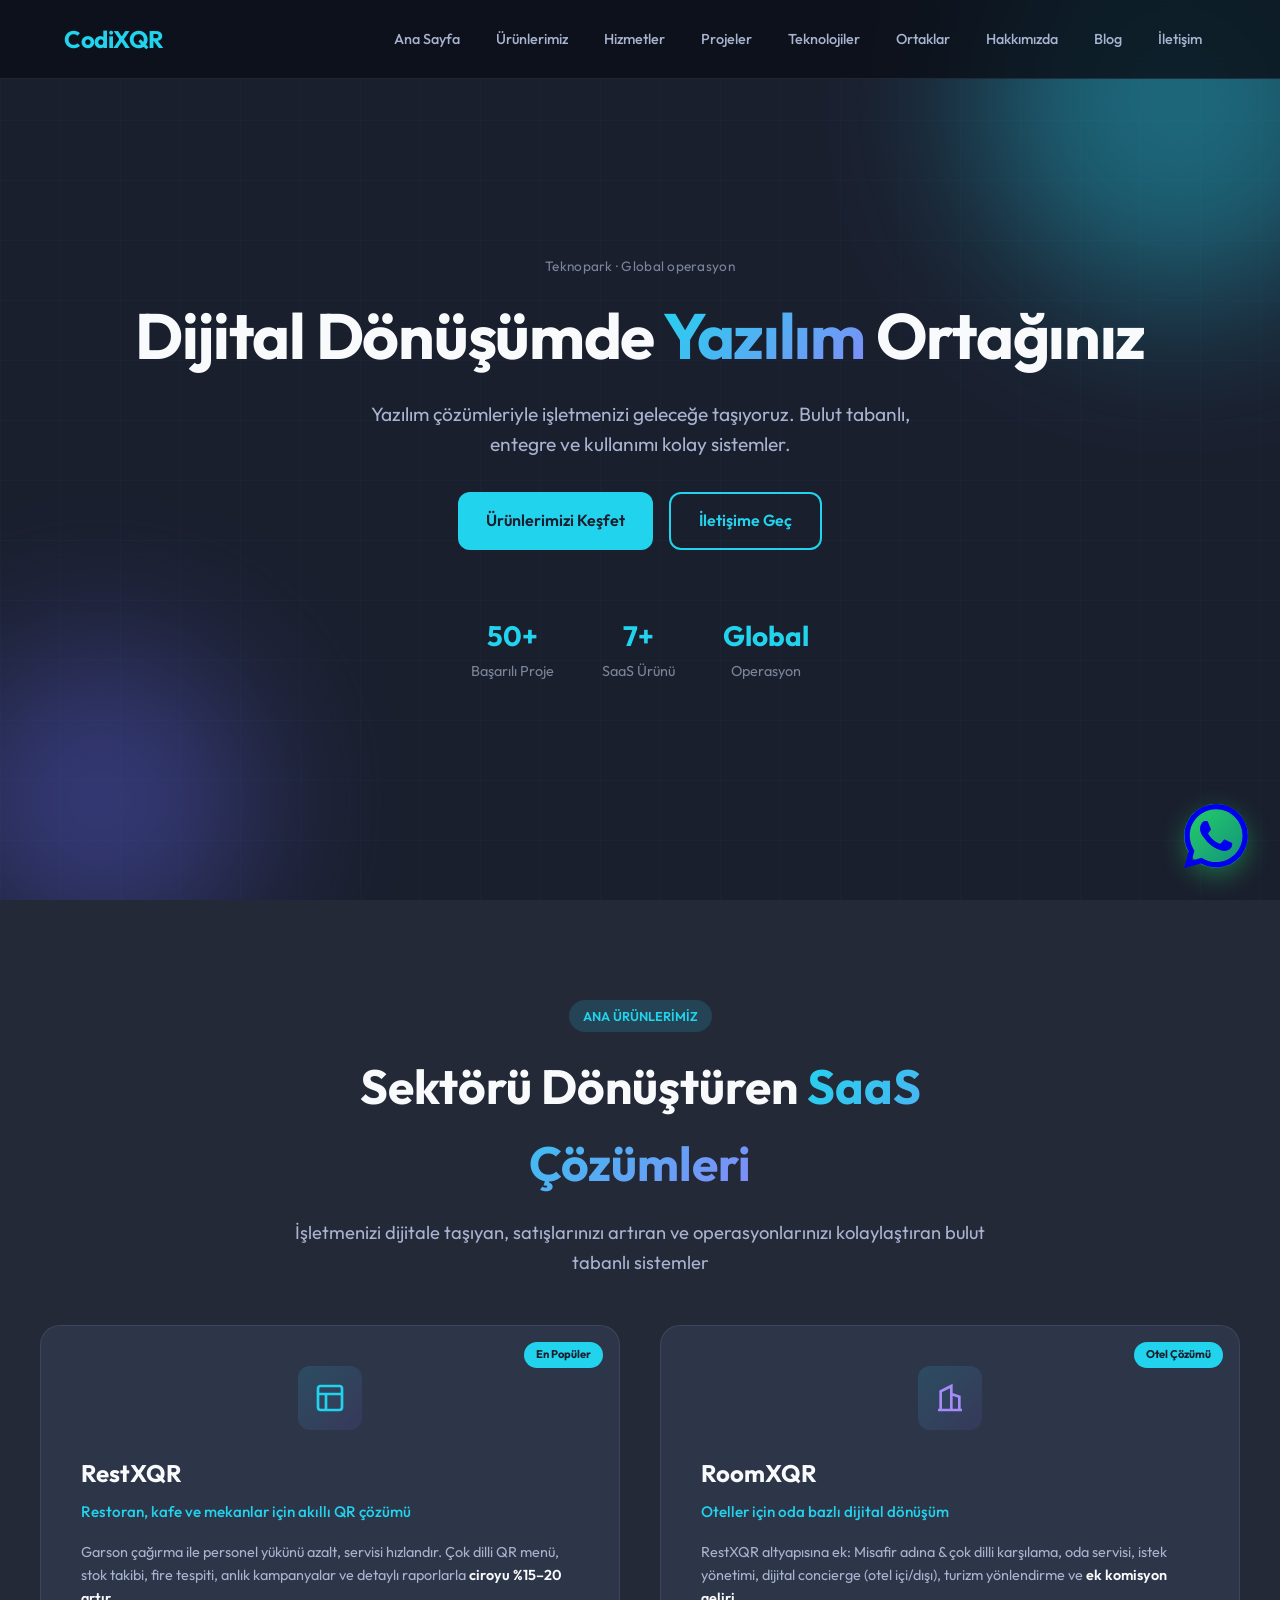
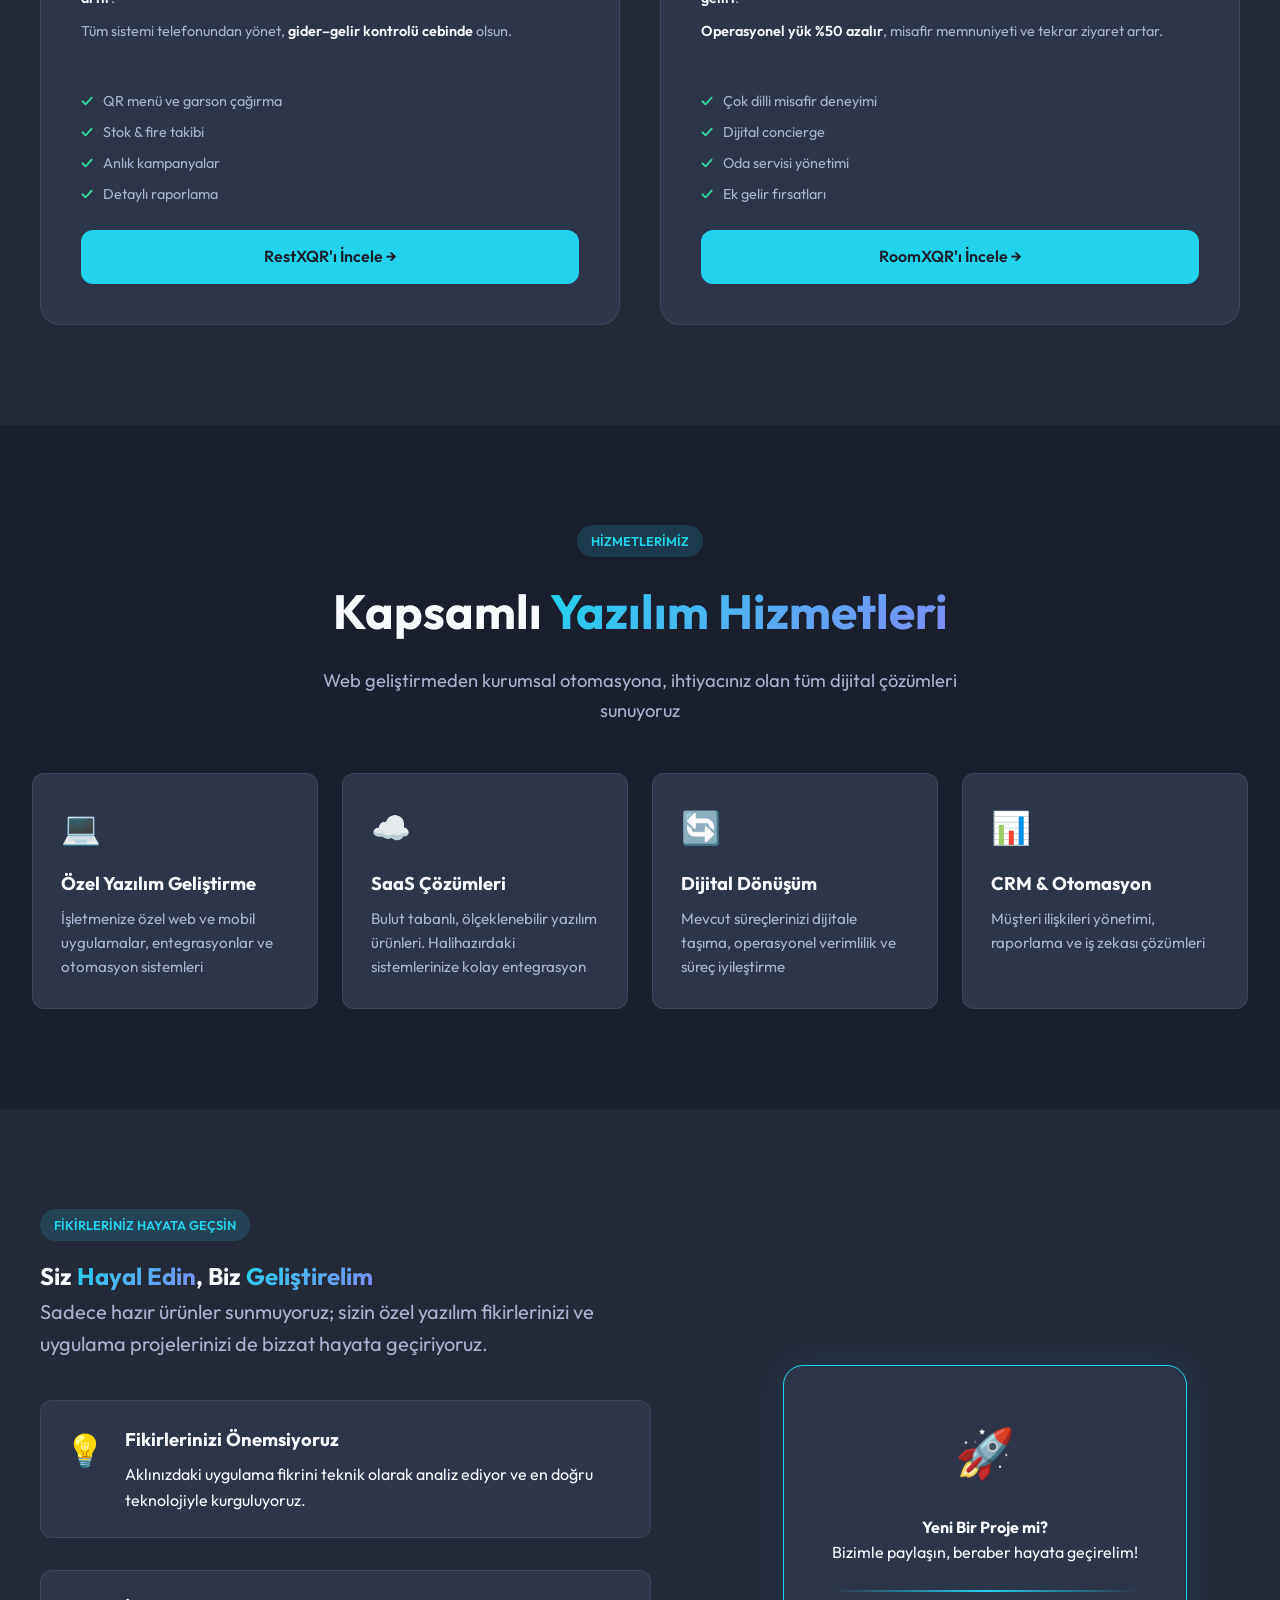
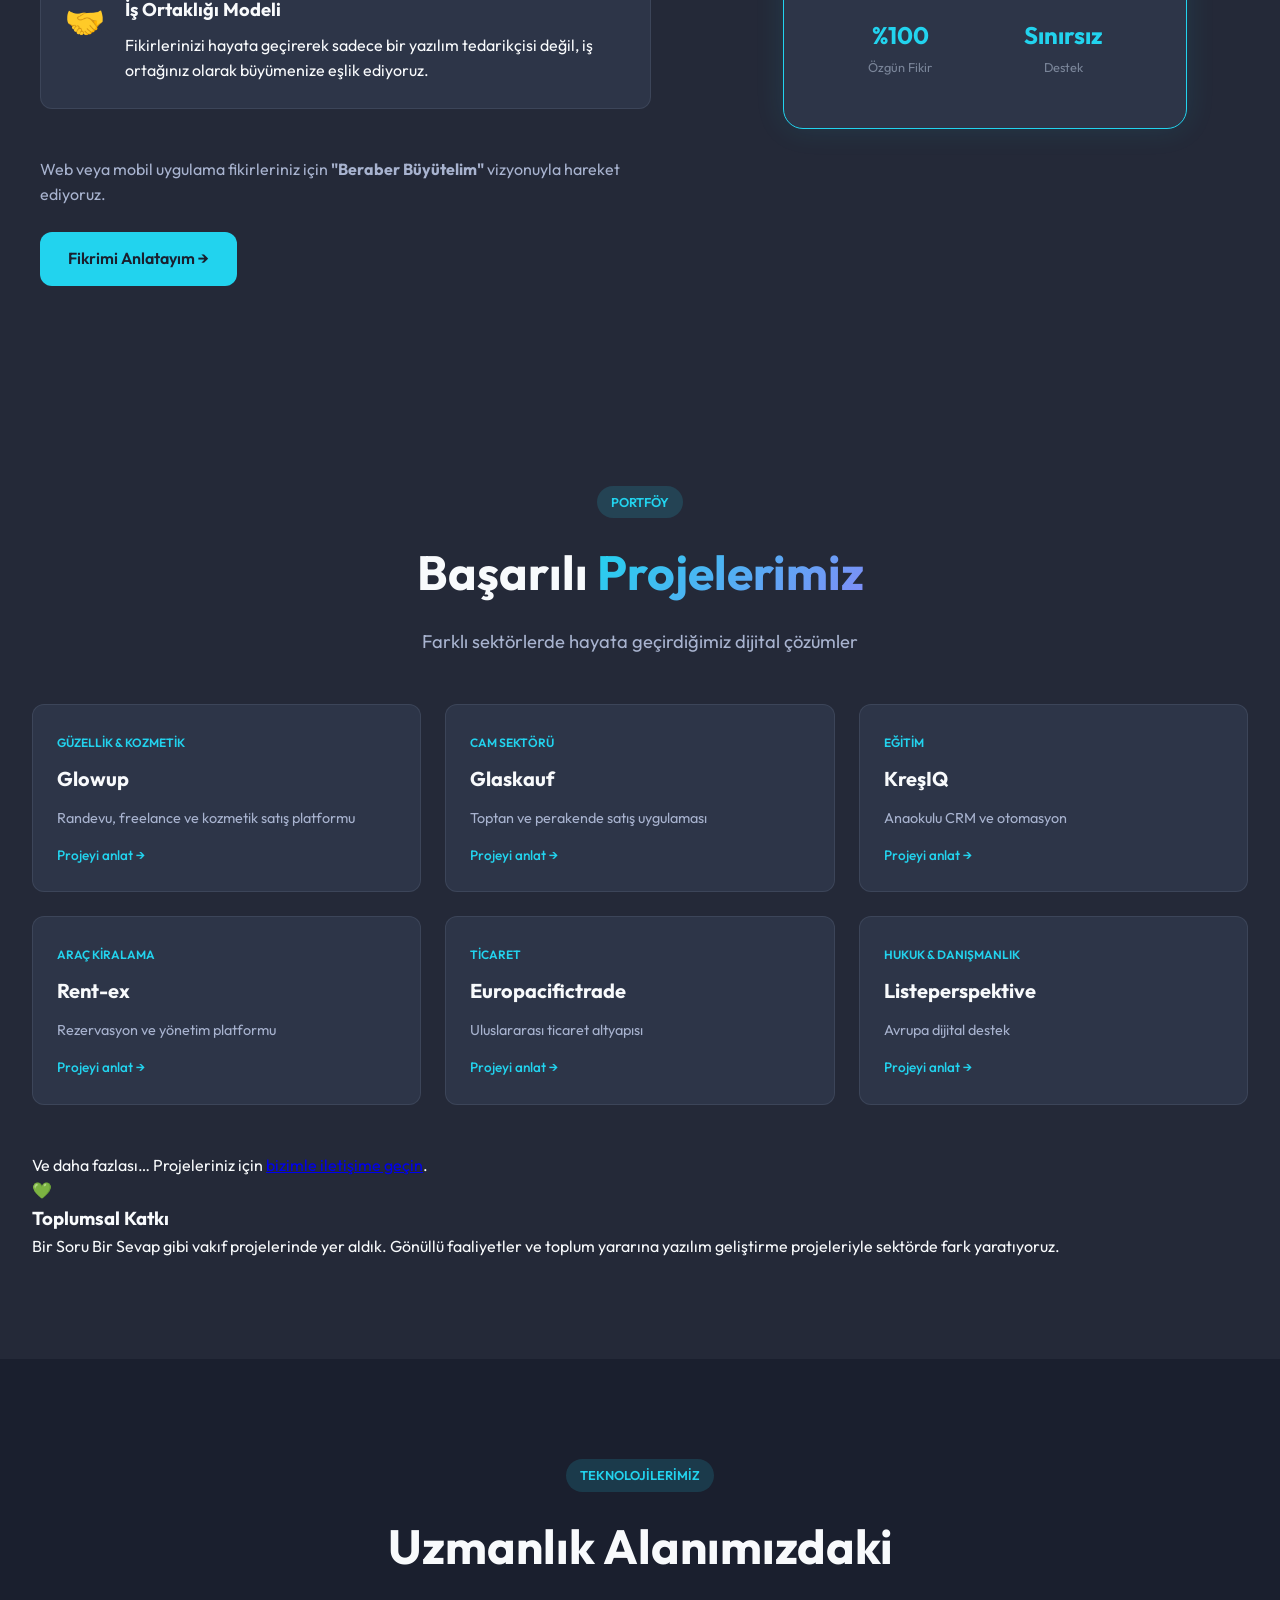
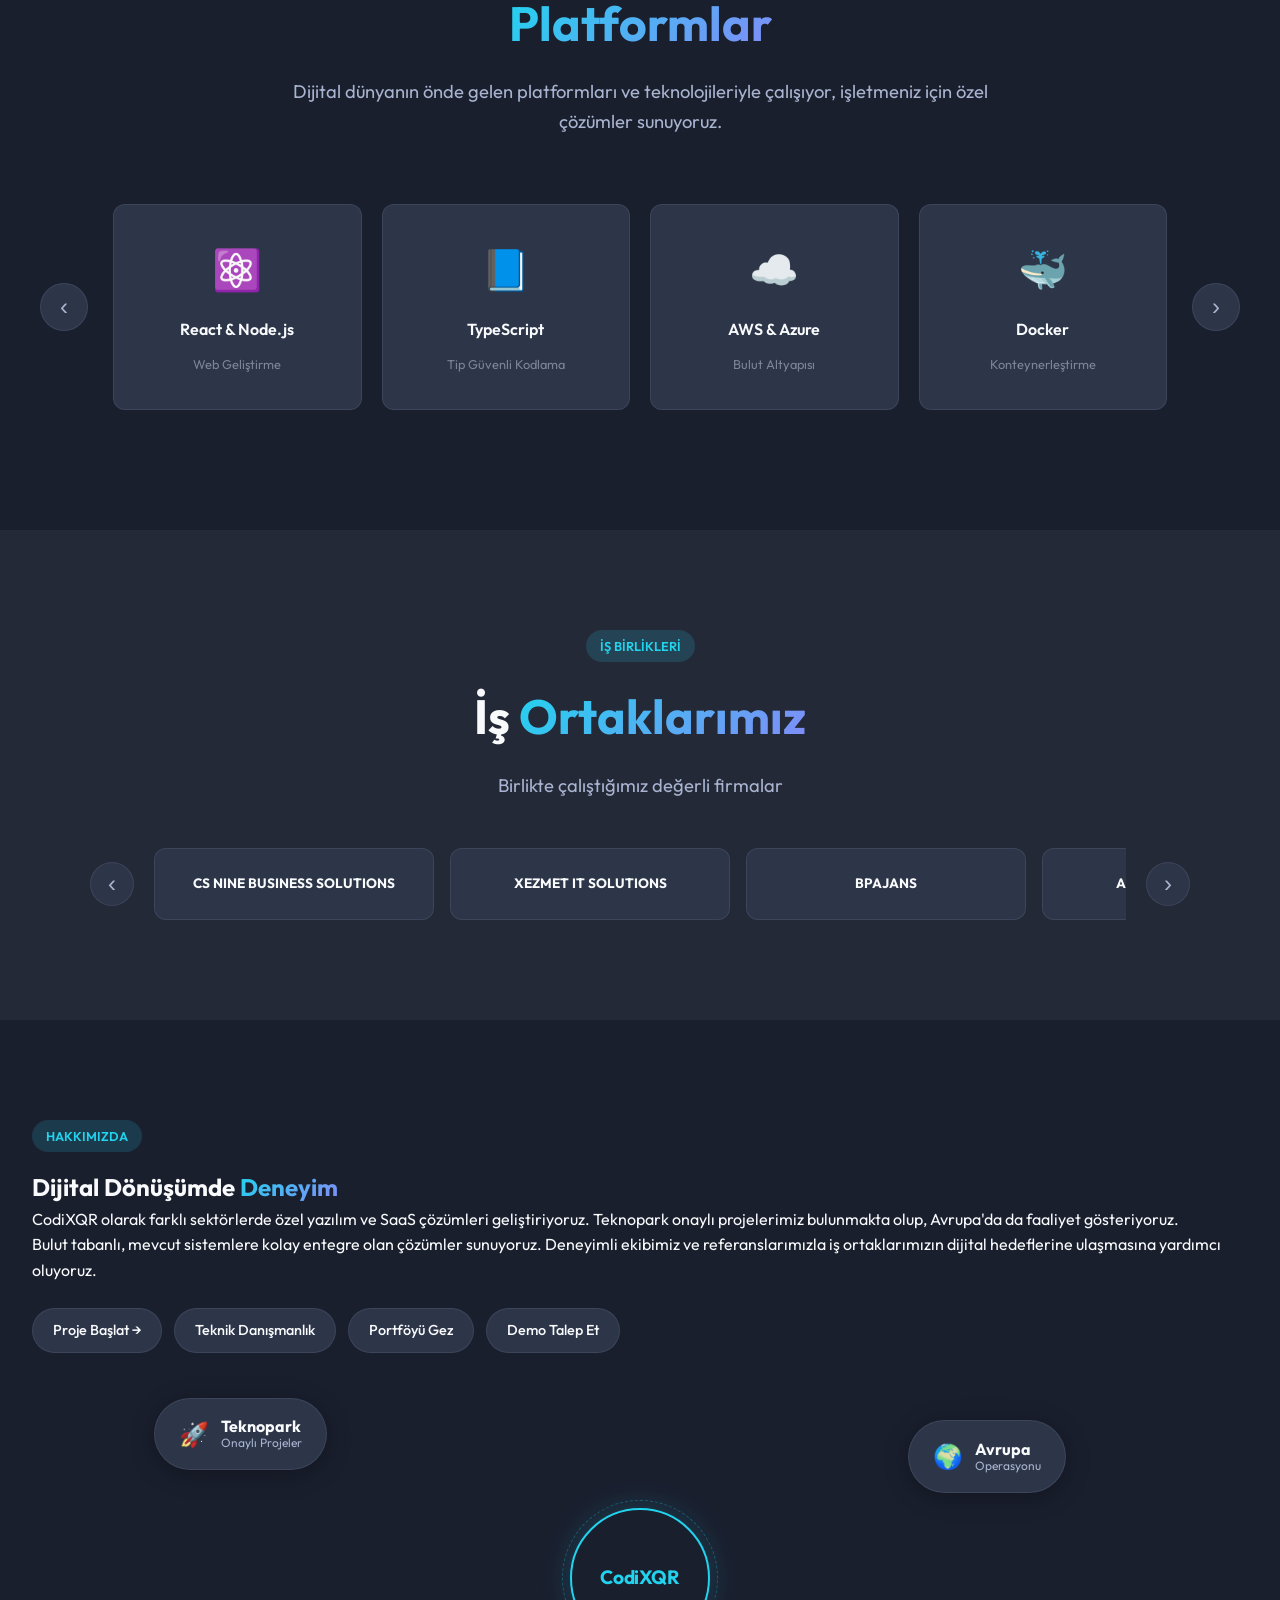
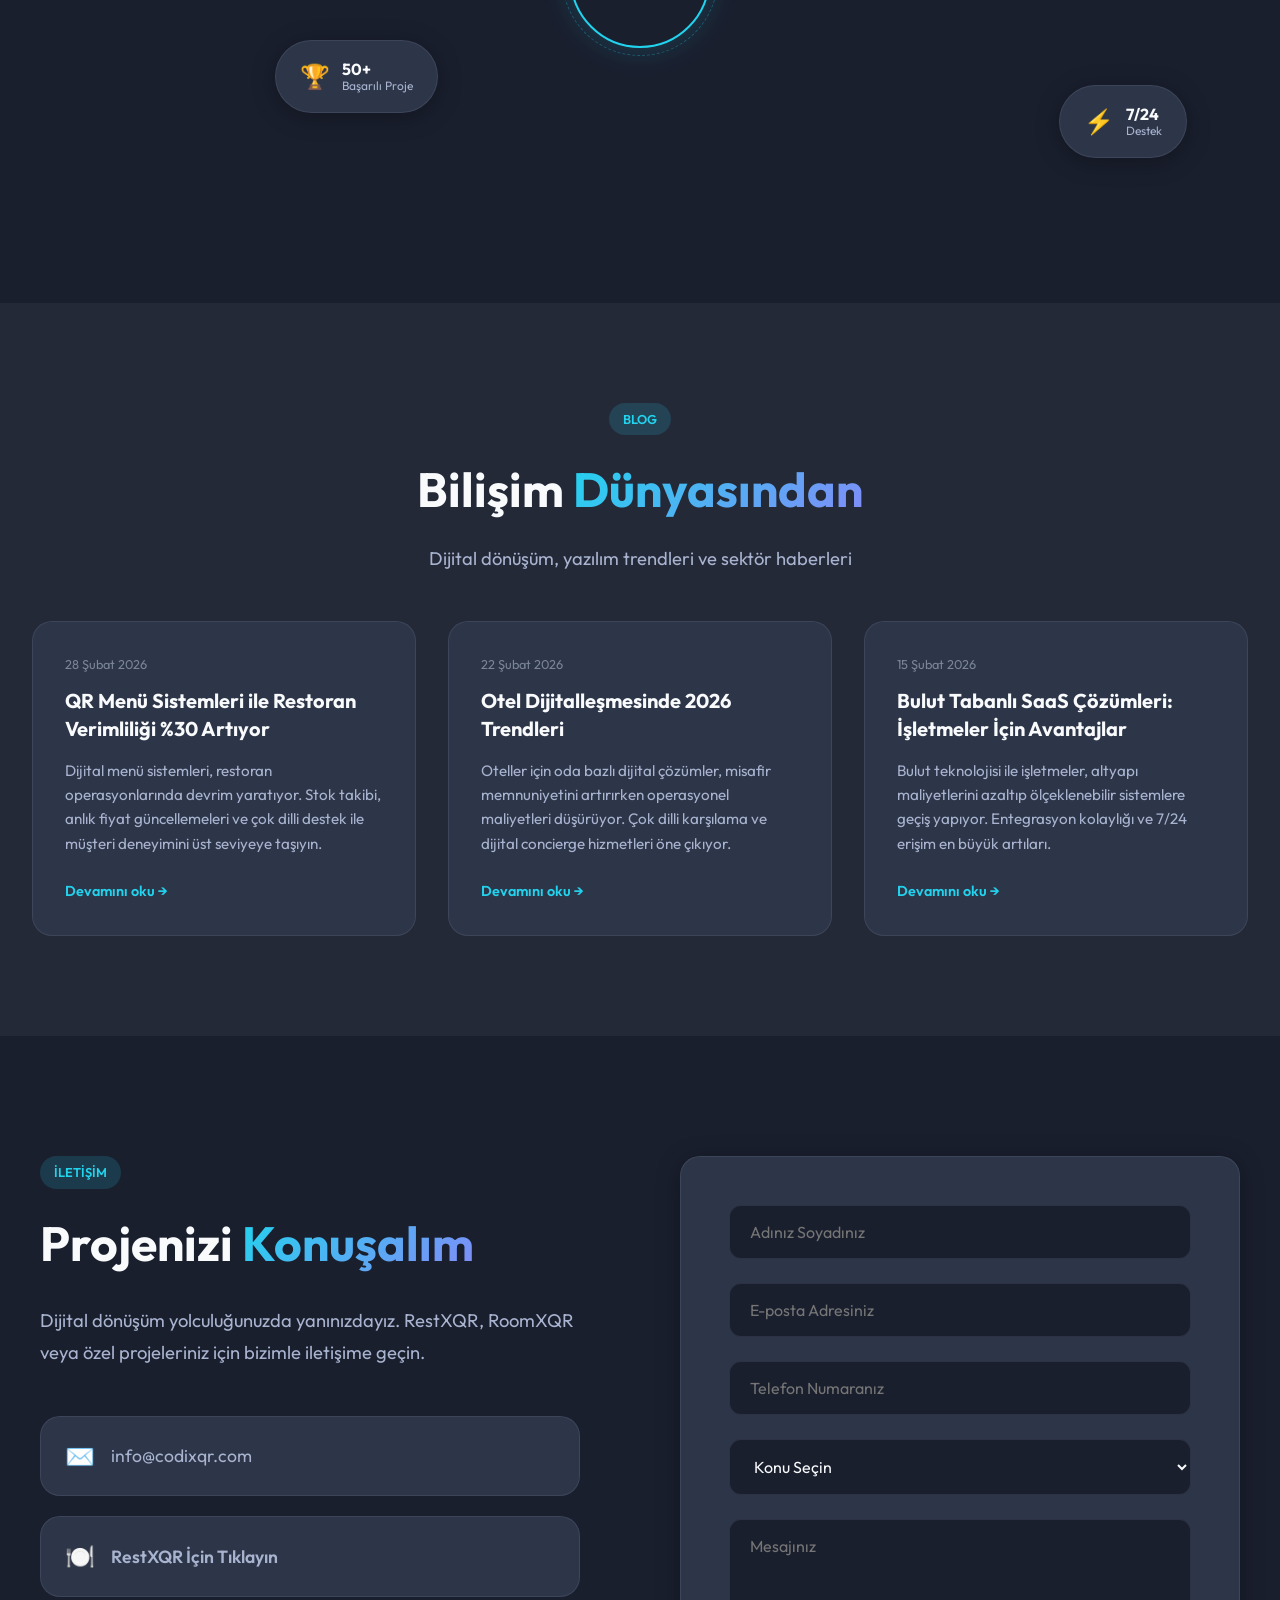
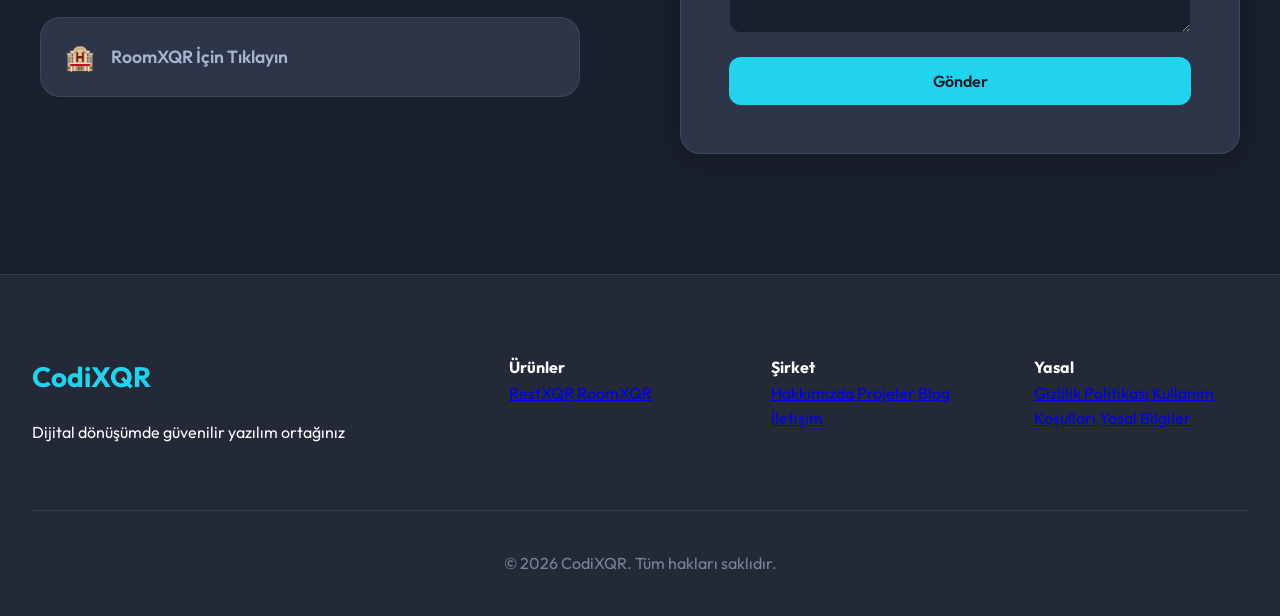
==== commit 5d897fd8: "feat: add Partnership section, improve responsiveness, and .htaccess" ====
--- a/index.html
+++ b/index.html
@@ -1,17 +1,22 @@
 <!DOCTYPE html>
 <html lang="tr">
+
 <head>
     <meta charset="UTF-8">
     <meta name="viewport" content="width=device-width, initial-scale=1.0">
-    <meta name="description" content="CodiXQR - Dijital dönüşümde güvenilir yazılım ortağınız. RestXQR, RoomXQR ve daha fazlası ile işletmenizi geleceğe taşıyoruz.">
+    <meta name="description"
+        content="CodiXQR - Dijital dönüşümde güvenilir yazılım ortağınız. RestXQR, RoomXQR ve daha fazlası ile işletmenizi geleceğe taşıyoruz.">
     <title>CodiXQR | Yazılım ve Dijital Dönüşüm Çözümleri</title>
     <link rel="icon" type="image/png" href="favicon.png">
     <link rel="apple-touch-icon" href="favicon.png">
     <link rel="stylesheet" href="css/styles.css">
     <link rel="preconnect" href="https://fonts.googleapis.com">
     <link rel="preconnect" href="https://fonts.gstatic.com" crossorigin>
-    <link href="https://fonts.googleapis.com/css2?family=Outfit:wght@300;400;500;600;700&family=JetBrains+Mono:wght@400;500&display=swap" rel="stylesheet">
+    <link
+        href="https://fonts.googleapis.com/css2?family=Outfit:wght@300;400;500;600;700&family=JetBrains+Mono:wght@400;500&display=swap"
+        rel="stylesheet">
 </head>
+
 <body>
     <!-- Navigation -->
     <nav class="navbar" id="navbar">
@@ -46,7 +51,8 @@
         <div class="hero-content">
             <p class="hero-badge-line">Teknopark · Global operasyon</p>
             <h1>Dijital Dönüşümde <span class="highlight">Yazılım</span> Ortağınız</h1>
-            <p class="hero-subtitle">Yazılım çözümleriyle işletmenizi geleceğe taşıyoruz. Bulut tabanlı, entegre ve kullanımı kolay sistemler.</p>
+            <p class="hero-subtitle">Yazılım çözümleriyle işletmenizi geleceğe taşıyoruz. Bulut tabanlı, entegre ve
+                kullanımı kolay sistemler.</p>
             <div class="hero-cta">
                 <a href="#saas" class="btn btn-primary">Ürünlerimizi Keşfet</a>
                 <a href="#contact" class="btn btn-outline">İletişime Geç</a>
@@ -74,7 +80,8 @@
             <div class="section-header">
                 <span class="section-tag">Ana Ürünlerimiz</span>
                 <h2>Sektörü Dönüştüren <span class="highlight">SaaS Çözümleri</span></h2>
-                <p>İşletmenizi dijitale taşıyan, satışlarınızı artıran ve operasyonlarınızı kolaylaştıran bulut tabanlı sistemler</p>
+                <p>İşletmenizi dijitale taşıyan, satışlarınızı artıran ve operasyonlarınızı kolaylaştıran bulut tabanlı
+                    sistemler</p>
             </div>
             <div class="saas-grid">
                 <article class="saas-card featured">
@@ -82,16 +89,19 @@
                     <div class="saas-visual">
                         <div class="saas-icon-modern">
                             <svg viewBox="0 0 24 24" fill="none" stroke="currentColor" stroke-width="2">
-                                <rect x="3" y="3" width="18" height="18" rx="2"/>
-                                <path d="M3 9h18M9 21V9"/>
+                                <rect x="3" y="3" width="18" height="18" rx="2" />
+                                <path d="M3 9h18M9 21V9" />
                             </svg>
                         </div>
                     </div>
                     <h3>RestXQR</h3>
                     <p class="saas-tagline">Restoran, kafe ve mekanlar için akıllı QR çözümü</p>
                     <div class="saas-desc-block">
-                        <p>Garson çağırma ile personel yükünü azalt, servisi hızlandır. Çok dilli QR menü, stok takibi, fire tespiti, anlık kampanyalar ve detaylı raporlarla <strong class="highlight-text">ciroyu %15–20 artır</strong>.</p>
-                        <p>Tüm sistemi telefonundan yönet, <strong class="highlight-text">gider–gelir kontrolü cebinde</strong> olsun.</p>
+                        <p>Garson çağırma ile personel yükünü azalt, servisi hızlandır. Çok dilli QR menü, stok takibi,
+                            fire tespiti, anlık kampanyalar ve detaylı raporlarla <strong class="highlight-text">ciroyu
+                                %15–20 artır</strong>.</p>
+                        <p>Tüm sistemi telefonundan yönet, <strong class="highlight-text">gider–gelir kontrolü
+                                cebinde</strong> olsun.</p>
                     </div>
                     <ul class="saas-highlights">
                         <li><span class="highlight-icon">✓</span> QR menü ve garson çağırma</li>
@@ -99,23 +109,27 @@
                         <li><span class="highlight-icon">✓</span> Anlık kampanyalar</li>
                         <li><span class="highlight-icon">✓</span> Detaylı raporlama</li>
                     </ul>
-                    <a href="https://restxqr.com" target="_blank" rel="noopener" class="btn btn-primary btn-block">RestXQR'ı İncele →</a>
+                    <a href="https://restxqr.com" target="_blank" rel="noopener"
+                        class="btn btn-primary btn-block">RestXQR'ı İncele →</a>
                 </article>
                 <article class="saas-card featured">
                     <div class="saas-card-badge">Otel Çözümü</div>
                     <div class="saas-visual">
                         <div class="saas-icon-modern saas-icon-hotel">
                             <svg viewBox="0 0 24 24" fill="none" stroke="currentColor" stroke-width="2">
-                                <path d="M3 21h18M5 21V7l8-4v18M19 21V11l-6-2"/>
-                                <path d="M9 9v.01M9 12v.01M9 15v.01M9 18v.01"/>
+                                <path d="M3 21h18M5 21V7l8-4v18M19 21V11l-6-2" />
+                                <path d="M9 9v.01M9 12v.01M9 15v.01M9 18v.01" />
                             </svg>
                         </div>
                     </div>
                     <h3>RoomXQR</h3>
                     <p class="saas-tagline">Oteller için oda bazlı dijital dönüşüm</p>
                     <div class="saas-desc-block">
-                        <p>RestXQR altyapısına ek: Misafir adına & çok dilli karşılama, oda servisi, istek yönetimi, dijital concierge (otel içi/dışı), turizm yönlendirme ve <strong class="highlight-text">ek komisyon geliri</strong>.</p>
-                        <p><strong class="highlight-text">Operasyonel yük %50 azalır</strong>, misafir memnuniyeti ve tekrar ziyaret artar.</p>
+                        <p>RestXQR altyapısına ek: Misafir adına & çok dilli karşılama, oda servisi, istek yönetimi,
+                            dijital concierge (otel içi/dışı), turizm yönlendirme ve <strong class="highlight-text">ek
+                                komisyon geliri</strong>.</p>
+                        <p><strong class="highlight-text">Operasyonel yük %50 azalır</strong>, misafir memnuniyeti ve
+                            tekrar ziyaret artar.</p>
                     </div>
                     <ul class="saas-highlights">
                         <li><span class="highlight-icon">✓</span> Çok dilli misafir deneyimi</li>
@@ -123,7 +137,8 @@
                         <li><span class="highlight-icon">✓</span> Oda servisi yönetimi</li>
                         <li><span class="highlight-icon">✓</span> Ek gelir fırsatları</li>
                     </ul>
-                    <a href="https://roomxqr.com" target="_blank" rel="noopener" class="btn btn-primary btn-block">RoomXQR'ı İncele →</a>
+                    <a href="https://roomxqr.com" target="_blank" rel="noopener"
+                        class="btn btn-primary btn-block">RoomXQR'ı İncele →</a>
                 </article>
             </div>
         </div>
@@ -146,7 +161,8 @@
                 <div class="service-card">
                     <div class="service-icon">☁️</div>
                     <h3>SaaS Çözümleri</h3>
-                    <p>Bulut tabanlı, ölçeklenebilir yazılım ürünleri. Halihazırdaki sistemlerinize kolay entegrasyon</p>
+                    <p>Bulut tabanlı, ölçeklenebilir yazılım ürünleri. Halihazırdaki sistemlerinize kolay entegrasyon
+                    </p>
                 </div>
                 <div class="service-card">
                     <div class="service-icon">🔄</div>
@@ -157,6 +173,60 @@
                     <div class="service-icon">📊</div>
                     <h3>CRM & Otomasyon</h3>
                     <p>Müşteri ilişkileri yönetimi, raporlama ve iş zekası çözümleri</p>
+                </div>
+    </section>
+
+    <!-- Custom Solutions & Partnership -->
+    <section class="partnership-section" id="partnership">
+        <div class="container">
+            <div class="partnership-grid">
+                <div class="partnership-content">
+                    <span class="section-tag">Fikirleriniz Hayata Geçsin</span>
+                    <h2>Siz <span class="highlight">Hayal Edin</span>, Biz <span class="highlight">Geliştirelim</span>
+                    </h2>
+                    <p class="lead">Sadece hazır ürünler sunmuyoruz; sizin özel yazılım fikirlerinizi ve uygulama
+                        projelerinizi de bizzat hayata geçiriyoruz.</p>
+                    <div class="partnership-features">
+                        <div class="p-feature">
+                            <div class="p-icon">💡</div>
+                            <div class="p-info">
+                                <h3>Fikirlerinizi Önemsiyoruz</h3>
+                                <p>Aklınızdaki uygulama fikrini teknik olarak analiz ediyor ve en doğru teknolojiyle
+                                    kurguluyoruz.</p>
+                            </div>
+                        </div>
+                        <div class="p-feature">
+                            <div class="p-icon">🤝</div>
+                            <div class="p-info">
+                                <h3>İş Ortaklığı Modeli</h3>
+                                <p>Fikirlerinizi hayata geçirerek sadece bir yazılım tedarikçisi değil, iş ortağınız
+                                    olarak büyümenize eşlik ediyoruz.</p>
+                            </div>
+                        </div>
+                    </div>
+                    <div class="partnership-cta">
+                        <p>Web veya mobil uygulama fikirleriniz için <strong>"Beraber Büyütelim"</strong> vizyonuyla
+                            hareket ediyoruz.</p>
+                        <a href="#contact" class="btn btn-primary">Fikrimi Anlatayım →</a>
+                    </div>
+                </div>
+                <div class="partnership-visual">
+                    <div class="partnership-card-glow">
+                        <div class="p-card-top">🚀</div>
+                        <h4>Yeni Bir Proje mi?</h4>
+                        <p>Bizimle paylaşın, beraber hayata geçirelim!</p>
+                        <div class="p-card-line"></div>
+                        <div class="p-card-stats">
+                            <div class="p-stat-item">
+                                <strong>%100</strong>
+                                <span>Özgün Fikir</span>
+                            </div>
+                            <div class="p-stat-item">
+                                <strong>Sınırsız</strong>
+                                <span>Destek</span>
+                            </div>
+                        </div>
+                    </div>
                 </div>
             </div>
         </div>
@@ -208,13 +278,15 @@
                     <a href="#contact" class="project-link">Projeyi anlat →</a>
                 </div>
             </div>
-            <p class="projects-more">Ve daha fazlası… Projeleriniz için <a href="#contact">bizimle iletişime geçin</a>.</p>
+            <p class="projects-more">Ve daha fazlası… Projeleriniz için <a href="#contact">bizimle iletişime geçin</a>.
+            </p>
             <div class="social-impact">
                 <div class="impact-content">
                     <span class="impact-icon">💚</span>
                     <div>
                         <h3>Toplumsal Katkı</h3>
-                        <p>Bir Soru Bir Sevap gibi vakıf projelerinde yer aldık. Gönüllü faaliyetler ve toplum yararına yazılım geliştirme projeleriyle sektörde fark yaratıyoruz.</p>
+                        <p>Bir Soru Bir Sevap gibi vakıf projelerinde yer aldık. Gönüllü faaliyetler ve toplum yararına
+                            yazılım geliştirme projeleriyle sektörde fark yaratıyoruz.</p>
                     </div>
                 </div>
             </div>
@@ -227,7 +299,8 @@
             <div class="section-header">
                 <span class="section-tag">Teknolojilerimiz</span>
                 <h2>Uzmanlık Alanımızdaki <span class="highlight">Platformlar</span></h2>
-                <p>Dijital dünyanın önde gelen platformları ve teknolojileriyle çalışıyor, işletmeniz için özel çözümler sunuyoruz.</p>
+                <p>Dijital dünyanın önde gelen platformları ve teknolojileriyle çalışıyor, işletmeniz için özel çözümler
+                    sunuyoruz.</p>
             </div>
             <div class="tech-slider-wrapper">
                 <button class="tech-arrow tech-prev" aria-label="Önceki">&#8249;</button>
@@ -319,10 +392,13 @@
             <div class="partners-slider-wrapper">
                 <button class="partner-arrow partner-prev" aria-label="Önceki">&#8249;</button>
                 <div class="partners-slider">
-                    <a href="https://cs9.at/" target="_blank" rel="noopener" class="partner-box">CS NINE BUSINESS SOLUTIONS</a>
-                    <a href="https://xezmet.at/" target="_blank" rel="noopener" class="partner-box">XEZMET IT SOLUTIONS</a>
+                    <a href="https://cs9.at/" target="_blank" rel="noopener" class="partner-box">CS NINE BUSINESS
+                        SOLUTIONS</a>
+                    <a href="https://xezmet.at/" target="_blank" rel="noopener" class="partner-box">XEZMET IT
+                        SOLUTIONS</a>
                     <a href="#" class="partner-box">BPAJANS</a>
-                    <a href="https://artisticreativity.com/" target="_blank" rel="noopener" class="partner-box">ARTISTICREATIVITY</a>
+                    <a href="https://artisticreativity.com/" target="_blank" rel="noopener"
+                        class="partner-box">ARTISTICREATIVITY</a>
                     <a href="http://metechnik.at/" target="_blank" rel="noopener" class="partner-box">METECHNIK</a>
                 </div>
                 <button class="partner-arrow partner-next" aria-label="Sonraki">&#8250;</button>
@@ -337,9 +413,11 @@
                 <div class="about-content">
                     <span class="section-tag">Hakkımızda</span>
                     <h2>Dijital Dönüşümde <span class="highlight">Deneyim</span></h2>
-                    <p>CodiXQR olarak farklı sektörlerde özel yazılım ve SaaS çözümleri geliştiriyoruz. Teknopark onaylı projelerimiz bulunmakta olup, Avrupa'da da faaliyet gösteriyoruz.</p>
-                    <p>Bulut tabanlı, mevcut sistemlere kolay entegre olan çözümler sunuyoruz. Deneyimli ekibimiz ve referanslarımızla iş ortaklarımızın dijital hedeflerine ulaşmasına yardımcı oluyoruz.</p>
-                    
+                    <p>CodiXQR olarak farklı sektörlerde özel yazılım ve SaaS çözümleri geliştiriyoruz. Teknopark onaylı
+                        projelerimiz bulunmakta olup, Avrupa'da da faaliyet gösteriyoruz.</p>
+                    <p>Bulut tabanlı, mevcut sistemlere kolay entegre olan çözümler sunuyoruz. Deneyimli ekibimiz ve
+                        referanslarımızla iş ortaklarımızın dijital hedeflerine ulaşmasına yardımcı oluyoruz.</p>
+
                     <div class="about-action-buttons">
                         <a href="#contact" class="action-chip">Proje Başlat →</a>
                         <a href="#contact" class="action-chip">Teknik Danışmanlık</a>
@@ -398,19 +476,22 @@
                 <article class="blog-card">
                     <span class="blog-date">28 Şubat 2026</span>
                     <h3>QR Menü Sistemleri ile Restoran Verimliliği %30 Artıyor</h3>
-                    <p>Dijital menü sistemleri, restoran operasyonlarında devrim yaratıyor. Stok takibi, anlık fiyat güncellemeleri ve çok dilli destek ile müşteri deneyimini üst seviyeye taşıyın.</p>
+                    <p>Dijital menü sistemleri, restoran operasyonlarında devrim yaratıyor. Stok takibi, anlık fiyat
+                        güncellemeleri ve çok dilli destek ile müşteri deneyimini üst seviyeye taşıyın.</p>
                     <a href="blog/qr-menu-verimliligi.html" class="blog-link">Devamını oku →</a>
                 </article>
                 <article class="blog-card">
                     <span class="blog-date">22 Şubat 2026</span>
                     <h3>Otel Dijitalleşmesinde 2026 Trendleri</h3>
-                    <p>Oteller için oda bazlı dijital çözümler, misafir memnuniyetini artırırken operasyonel maliyetleri düşürüyor. Çok dilli karşılama ve dijital concierge hizmetleri öne çıkıyor.</p>
+                    <p>Oteller için oda bazlı dijital çözümler, misafir memnuniyetini artırırken operasyonel maliyetleri
+                        düşürüyor. Çok dilli karşılama ve dijital concierge hizmetleri öne çıkıyor.</p>
                     <a href="blog/otel-dijitallesmesi.html" class="blog-link">Devamını oku →</a>
                 </article>
                 <article class="blog-card">
                     <span class="blog-date">15 Şubat 2026</span>
                     <h3>Bulut Tabanlı SaaS Çözümleri: İşletmeler İçin Avantajlar</h3>
-                    <p>Bulut teknolojisi ile işletmeler, altyapı maliyetlerini azaltıp ölçeklenebilir sistemlere geçiş yapıyor. Entegrasyon kolaylığı ve 7/24 erişim en büyük artıları.</p>
+                    <p>Bulut teknolojisi ile işletmeler, altyapı maliyetlerini azaltıp ölçeklenebilir sistemlere geçiş
+                        yapıyor. Entegrasyon kolaylığı ve 7/24 erişim en büyük artıları.</p>
                     <a href="blog/bulut-saas-avantajlari.html" class="blog-link">Devamını oku →</a>
                 </article>
             </div>
@@ -424,7 +505,8 @@
                 <div class="contact-info">
                     <span class="section-tag">İletişim</span>
                     <h2>Projenizi <span class="highlight">Konuşalım</span></h2>
-                    <p>Dijital dönüşüm yolculuğunuzda yanınızdayız. RestXQR, RoomXQR veya özel projeleriniz için bizimle iletişime geçin.</p>
+                    <p>Dijital dönüşüm yolculuğunuzda yanınızdayız. RestXQR, RoomXQR veya özel projeleriniz için bizimle
+                        iletişime geçin.</p>
                     <div class="contact-details">
                         <a href="mailto:info@codixqr.com" class="contact-item">
                             <span class="contact-icon">✉️</span>
@@ -494,16 +576,15 @@
     </footer>
 
     <!-- Floating WhatsApp Button -->
-    <a href="https://wa.me/TELEFON_NUMARANIZ?text=Merhaba,%20CodiXQR%20hakkında%20bilgi%20almak%20istiyorum" 
-       class="floating-btn" 
-       target="_blank" 
-       rel="noopener"
-       aria-label="WhatsApp ile iletişim">
+    <a href="https://wa.me/TELEFON_NUMARANIZ?text=Merhaba,%20CodiXQR%20hakkında%20bilgi%20almak%20istiyorum"
+        class="floating-btn" target="_blank" rel="noopener" aria-label="WhatsApp ile iletişim">
         <svg viewBox="0 0 24 24" fill="currentColor">
-            <path d="M17.472 14.382c-.297-.149-1.758-.867-2.03-.967-.273-.099-.471-.148-.67.15-.197.297-.767.966-.94 1.164-.173.199-.347.223-.644.075-.297-.15-1.255-.463-2.39-1.475-.883-.788-1.48-1.761-1.653-2.059-.173-.297-.018-.458.13-.606.134-.133.298-.347.446-.52.149-.174.198-.298.298-.497.099-.198.05-.371-.025-.52-.075-.149-.669-1.612-.916-2.207-.242-.579-.487-.5-.669-.51-.173-.008-.371-.01-.57-.01-.198 0-.52.074-.792.372-.272.297-1.04 1.016-1.04 2.479 0 1.462 1.065 2.875 1.213 3.074.149.198 2.096 3.2 5.077 4.487.709.306 1.262.489 1.694.625.712.227 1.36.195 1.871.118.571-.085 1.758-.719 2.006-1.413.248-.694.248-1.289.173-1.413-.074-.124-.272-.198-.57-.347m-5.421 7.403h-.004a9.87 9.87 0 01-5.031-1.378l-.361-.214-3.741.982.998-3.648-.235-.374a9.86 9.86 0 01-1.51-5.26c.001-5.45 4.436-9.884 9.888-9.884 2.64 0 5.122 1.03 6.988 2.898a9.825 9.825 0 012.893 6.994c-.003 5.45-4.437 9.884-9.885 9.884m8.413-18.297A11.815 11.815 0 0012.05 0C5.495 0 .16 5.335.157 11.892c0 2.096.547 4.142 1.588 5.945L.057 24l6.305-1.654a11.882 11.882 0 005.683 1.448h.005c6.554 0 11.89-5.335 11.893-11.893a11.821 11.821 0 00-3.48-8.413z"/>
+            <path
+                d="M17.472 14.382c-.297-.149-1.758-.867-2.03-.967-.273-.099-.471-.148-.67.15-.197.297-.767.966-.94 1.164-.173.199-.347.223-.644.075-.297-.15-1.255-.463-2.39-1.475-.883-.788-1.48-1.761-1.653-2.059-.173-.297-.018-.458.13-.606.134-.133.298-.347.446-.52.149-.174.198-.298.298-.497.099-.198.05-.371-.025-.52-.075-.149-.669-1.612-.916-2.207-.242-.579-.487-.5-.669-.51-.173-.008-.371-.01-.57-.01-.198 0-.52.074-.792.372-.272.297-1.04 1.016-1.04 2.479 0 1.462 1.065 2.875 1.213 3.074.149.198 2.096 3.2 5.077 4.487.709.306 1.262.489 1.694.625.712.227 1.36.195 1.871.118.571-.085 1.758-.719 2.006-1.413.248-.694.248-1.289.173-1.413-.074-.124-.272-.198-.57-.347m-5.421 7.403h-.004a9.87 9.87 0 01-5.031-1.378l-.361-.214-3.741.982.998-3.648-.235-.374a9.86 9.86 0 01-1.51-5.26c.001-5.45 4.436-9.884 9.888-9.884 2.64 0 5.122 1.03 6.988 2.898a9.825 9.825 0 012.893 6.994c-.003 5.45-4.437 9.884-9.885 9.884m8.413-18.297A11.815 11.815 0 0012.05 0C5.495 0 .16 5.335.157 11.892c0 2.096.547 4.142 1.588 5.945L.057 24l6.305-1.654a11.882 11.882 0 005.683 1.448h.005c6.554 0 11.89-5.335 11.893-11.893a11.821 11.821 0 00-3.48-8.413z" />
         </svg>
     </a>
 
     <script src="js/main.js"></script>
 </body>
-</html>
+
+</html>
--- a/css/styles.css
+++ b/css/styles.css
@@ -60,7 +60,9 @@
     transition: var(--transition);
 }
 
-.navbar.scrolled { padding: 16px 0; }
+.navbar.scrolled {
+    padding: 16px 0;
+}
 
 .nav-container {
     max-width: 1200px;
@@ -80,8 +82,8 @@
     font-size: 1.5rem;
 }
 
-.logo-text-full { 
-    color: var(--accent); 
+.logo-text-full {
+    color: var(--accent);
     letter-spacing: -0.02em;
     font-weight: 700;
 }
@@ -145,7 +147,7 @@
 .grid-pattern {
     position: absolute;
     inset: 0;
-    background-image: 
+    background-image:
         linear-gradient(rgba(6, 182, 212, 0.03) 1px, transparent 1px),
         linear-gradient(90deg, rgba(6, 182, 212, 0.03) 1px, transparent 1px);
     background-size: 60px 60px;
@@ -160,8 +162,15 @@
 }
 
 @keyframes float {
-    0%, 100% { transform: translate(0, 0); }
-    50% { transform: translate(20px, -20px); }
+
+    0%,
+    100% {
+        transform: translate(0, 0);
+    }
+
+    50% {
+        transform: translate(20px, -20px);
+    }
 }
 
 .orb-1 {
@@ -260,7 +269,9 @@
     border-color: var(--accent-hover);
 }
 
-.btn-block { width: 100%; }
+.btn-block {
+    width: 100%;
+}
 
 .hero-stats {
     display: flex;
@@ -320,14 +331,37 @@
 }
 
 /* ===== Section Alternating Colors ===== */
-.saas-section { background: var(--bg-secondary); }
-.services-section { background: var(--bg-primary); }
-.projects-section { background: var(--bg-secondary); }
-.tech-section { background: var(--bg-primary); }
-.partners-section { background: var(--bg-secondary); }
-.about-section { background: var(--bg-primary); }
-.blog-section { background: var(--bg-secondary); }
-.contact-section { background: var(--bg-primary); }
+.saas-section {
+    background: var(--bg-secondary);
+}
+
+.services-section {
+    background: var(--bg-primary);
+}
+
+.projects-section {
+    background: var(--bg-secondary);
+}
+
+.tech-section {
+    background: var(--bg-primary);
+}
+
+.partners-section {
+    background: var(--bg-secondary);
+}
+
+.about-section {
+    background: var(--bg-primary);
+}
+
+.blog-section {
+    background: var(--bg-secondary);
+}
+
+.contact-section {
+    background: var(--bg-primary);
+}
 
 /* SaaS Cards */
 .saas-grid {
@@ -369,7 +403,9 @@
     border-radius: 100px;
 }
 
-.saas-visual { margin-bottom: 24px; }
+.saas-visual {
+    margin-bottom: 24px;
+}
 
 .saas-icon-modern {
     width: 64px;
@@ -382,8 +418,15 @@
     margin: 0 auto;
 }
 
-.saas-icon-modern svg { width: 32px; height: 32px; color: var(--accent); }
-.saas-icon-hotel svg { color: var(--accent-secondary); }
+.saas-icon-modern svg {
+    width: 32px;
+    height: 32px;
+    color: var(--accent);
+}
+
+.saas-icon-hotel svg {
+    color: var(--accent-secondary);
+}
 
 .saas-highlights {
     list-style: none;
@@ -400,12 +443,39 @@
     font-size: 0.9rem;
 }
 
-.highlight-icon { color: var(--success); font-weight: 700; }
-.saas-card h3 { font-size: 1.5rem; margin-bottom: 8px; }
-.saas-tagline { color: var(--accent); font-size: 0.95rem; font-weight: 500; margin-bottom: 16px; }
-.saas-desc-block { margin-bottom: 20px; flex-grow: 1; }
-.saas-desc-block p { color: var(--text-secondary); font-size: 0.9rem; line-height: 1.6; margin-bottom: 10px; }
-.highlight-text { color: var(--text-primary) !important; font-weight: 600; }
+.highlight-icon {
+    color: var(--success);
+    font-weight: 700;
+}
+
+.saas-card h3 {
+    font-size: 1.5rem;
+    margin-bottom: 8px;
+}
+
+.saas-tagline {
+    color: var(--accent);
+    font-size: 0.95rem;
+    font-weight: 500;
+    margin-bottom: 16px;
+}
+
+.saas-desc-block {
+    margin-bottom: 20px;
+    flex-grow: 1;
+}
+
+.saas-desc-block p {
+    color: var(--text-secondary);
+    font-size: 0.9rem;
+    line-height: 1.6;
+    margin-bottom: 10px;
+}
+
+.highlight-text {
+    color: var(--text-primary) !important;
+    font-weight: 600;
+}
 
 /* ===== Services ===== */
 .services-grid {
@@ -427,9 +497,122 @@
     transform: translateY(-2px);
 }
 
-.service-icon { font-size: 2rem; margin-bottom: 16px; }
-.service-card h3 { font-size: 1.15rem; margin-bottom: 8px; }
-.service-card p { color: var(--text-secondary); font-size: 0.95rem; }
+.service-icon {
+    font-size: 2rem;
+    margin-bottom: 16px;
+}
+
+.service-card h3 {
+    font-size: 1.15rem;
+    margin-bottom: 8px;
+}
+
+.service-card p {
+    color: var(--text-secondary);
+    font-size: 0.95rem;
+}
+
+/* ===== Partnership Section ===== */
+.partnership-section {
+    background: var(--bg-secondary);
+}
+
+.partnership-grid {
+    display: grid;
+    grid-template-columns: 1.2fr 1fr;
+    gap: 80px;
+    align-items: center;
+    max-width: 1200px;
+    margin: 0 auto;
+}
+
+.partnership-content .lead {
+    font-size: 1.25rem;
+    color: var(--text-secondary);
+    margin-bottom: 40px;
+}
+
+.partnership-features {
+    display: flex;
+    flex-direction: column;
+    gap: 32px;
+    margin-bottom: 48px;
+}
+
+.p-feature {
+    display: flex;
+    gap: 20px;
+    padding: 24px;
+    background: var(--bg-card);
+    border: 1px solid var(--border);
+    border-radius: var(--radius);
+    transition: var(--transition);
+}
+
+.p-feature:hover {
+    border-color: var(--accent);
+    transform: translateX(10px);
+}
+
+.p-icon {
+    font-size: 2rem;
+    flex-shrink: 0;
+}
+
+.p-info h3 {
+    font-size: 1.15rem;
+    margin-bottom: 8px;
+    color: var(--text-primary);
+}
+
+.partnership-cta p {
+    color: var(--text-secondary);
+    margin-bottom: 24px;
+}
+
+.partnership-visual {
+    display: flex;
+    justify-content: center;
+}
+
+.partnership-card-glow {
+    background: var(--bg-card);
+    border: 1px solid var(--accent);
+    padding: 48px;
+    border-radius: var(--radius-lg);
+    text-align: center;
+    position: relative;
+    box-shadow: 0 0 30px rgba(34, 211, 238, 0.1);
+    animation: floatingEffect 4s ease-in-out infinite;
+}
+
+.p-card-top {
+    font-size: 3rem;
+    margin-bottom: 24px;
+}
+
+.p-card-line {
+    height: 2px;
+    background: linear-gradient(90deg, transparent, var(--accent), transparent);
+    margin: 24px 0;
+}
+
+.p-card-stats {
+    display: flex;
+    justify-content: space-around;
+    gap: 20px;
+}
+
+.p-stat-item strong {
+    display: block;
+    font-size: 1.5rem;
+    color: var(--accent);
+}
+
+.p-stat-item span {
+    font-size: 0.8rem;
+    color: var(--text-muted);
+}
 
 /* ===== Projects ===== */
 .projects-grid {
@@ -447,11 +630,34 @@
     transition: var(--transition);
 }
 
-.project-card:hover { transform: translateY(-2px); }
-.project-category { font-size: 0.75rem; color: var(--accent); font-weight: 600; text-transform: uppercase; }
-.project-card h3 { font-size: 1.25rem; margin: 8px 0 12px; }
-.project-card p { color: var(--text-secondary); font-size: 0.9rem; margin-bottom: 12px; }
-.project-link { font-size: 0.85rem; color: var(--accent); text-decoration: none; font-weight: 500; }
+.project-card:hover {
+    transform: translateY(-2px);
+}
+
+.project-category {
+    font-size: 0.75rem;
+    color: var(--accent);
+    font-weight: 600;
+    text-transform: uppercase;
+}
+
+.project-card h3 {
+    font-size: 1.25rem;
+    margin: 8px 0 12px;
+}
+
+.project-card p {
+    color: var(--text-secondary);
+    font-size: 0.9rem;
+    margin-bottom: 12px;
+}
+
+.project-link {
+    font-size: 0.85rem;
+    color: var(--accent);
+    text-decoration: none;
+    font-weight: 500;
+}
 
 /* ===== Technologies Section (Slider Version) ===== */
 .tech-slider-wrapper {
@@ -474,7 +680,9 @@
     flex: 1;
 }
 
-.tech-track::-webkit-scrollbar { display: none; }
+.tech-track::-webkit-scrollbar {
+    display: none;
+}
 
 .tech-card {
     flex: 0 0 calc(25% - 15px);
@@ -492,9 +700,23 @@
     background: var(--bg-card-hover);
 }
 
-.tech-icon { font-size: 2.5rem; display: block; margin-bottom: 16px; }
-.tech-card h4 { font-size: 1rem; margin-bottom: 8px; font-weight: 600; color: var(--text-primary); }
-.tech-desc { font-size: 0.8rem; color: var(--text-muted); }
+.tech-icon {
+    font-size: 2.5rem;
+    display: block;
+    margin-bottom: 16px;
+}
+
+.tech-card h4 {
+    font-size: 1rem;
+    margin-bottom: 8px;
+    font-weight: 600;
+    color: var(--text-primary);
+}
+
+.tech-desc {
+    font-size: 0.8rem;
+    color: var(--text-muted);
+}
 
 .tech-arrow {
     flex-shrink: 0;
@@ -512,7 +734,10 @@
     justify-content: center;
 }
 
-.tech-arrow:hover { border-color: var(--accent); color: var(--accent); }
+.tech-arrow:hover {
+    border-color: var(--accent);
+    color: var(--accent);
+}
 
 /* ===== Partners Slider ===== */
 .partners-slider-wrapper {
@@ -533,7 +758,9 @@
     flex: 1;
 }
 
-.partners-slider::-webkit-scrollbar { display: none; }
+.partners-slider::-webkit-scrollbar {
+    display: none;
+}
 
 .partner-box {
     flex: 0 0 280px;
@@ -550,7 +777,10 @@
     transition: var(--transition);
 }
 
-.partner-box:hover { border-color: var(--accent); transform: translateY(-2px); }
+.partner-box:hover {
+    border-color: var(--accent);
+    transform: translateY(-2px);
+}
 
 .partner-arrow {
     flex-shrink: 0;
@@ -629,20 +859,61 @@
     z-index: 10;
 }
 
-.badge-icon { font-size: 1.5rem; }
-.badge-text { display: flex; flex-direction: column; line-height: 1.2; }
-.badge-text strong { font-size: 1rem; color: var(--text-primary); }
-.badge-text span { font-size: 0.75rem; color: var(--text-secondary); }
+.badge-icon {
+    font-size: 1.5rem;
+}
+
+.badge-text {
+    display: flex;
+    flex-direction: column;
+    line-height: 1.2;
+}
+
+.badge-text strong {
+    font-size: 1rem;
+    color: var(--text-primary);
+}
+
+.badge-text span {
+    font-size: 0.75rem;
+    color: var(--text-secondary);
+}
 
 /* Pozisyonlar ve Animasyon Gecikmeleri */
-.b-1 { top: 10%; left: 10%; animation-delay: 0s; }
-.b-2 { top: 15%; right: 15%; animation-delay: 1s; }
-.b-3 { bottom: 20%; left: 20%; animation-delay: 0.5s; }
-.b-4 { bottom: 10%; right: 5%; animation-delay: 1.5s; }
+.b-1 {
+    top: 10%;
+    left: 10%;
+    animation-delay: 0s;
+}
+
+.b-2 {
+    top: 15%;
+    right: 15%;
+    animation-delay: 1s;
+}
+
+.b-3 {
+    bottom: 20%;
+    left: 20%;
+    animation-delay: 0.5s;
+}
+
+.b-4 {
+    bottom: 10%;
+    right: 5%;
+    animation-delay: 1.5s;
+}
 
 @keyframes floatingEffect {
-    0%, 100% { transform: translateY(0); }
-    50% { transform: translateY(-15px); }
+
+    0%,
+    100% {
+        transform: translateY(0);
+    }
+
+    50% {
+        transform: translateY(-15px);
+    }
 }
 
 .badge-center-logo {
@@ -672,8 +943,13 @@
 }
 
 @keyframes rotateSlow {
-    from { transform: rotate(0deg); }
-    to { transform: rotate(360deg); }
+    from {
+        transform: rotate(0deg);
+    }
+
+    to {
+        transform: rotate(360deg);
+    }
 }
 
 /* ===== Blog Section ===== */
@@ -706,7 +982,7 @@
     margin-bottom: 12px;
 }
 
-.blog-card h3 { 
+.blog-card h3 {
     margin-bottom: 16px;
     font-size: 1.25rem;
     line-height: 1.4;
@@ -850,7 +1126,7 @@
     margin-bottom: 24px;
 }
 
-.contact-info > p {
+.contact-info>p {
     font-size: 1.15rem;
     color: var(--text-secondary);
     margin-bottom: 48px;
@@ -888,7 +1164,9 @@
     font-weight: 600;
 }
 
-.contact-icon { font-size: 1.5rem; }
+.contact-icon {
+    font-size: 1.5rem;
+}
 
 .contact-form-wrapper {
     background: var(--bg-card);
@@ -926,42 +1204,138 @@
 }
 
 /* ===== Footer ===== */
-.footer { background: var(--bg-secondary); border-top: 1px solid var(--border); padding: 80px 0 40px; }
-.footer-grid { display: grid; grid-template-columns: 2fr 1fr 1fr 1fr; gap: 48px; margin-bottom: 64px; }
-.footer-logo { font-size: 1.75rem; font-weight: 700; color: var(--accent); margin-bottom: 20px; display: inline-block; }
-.footer-bottom { padding-top: 40px; border-top: 1px solid var(--border); text-align: center; color: var(--text-muted); }
+.footer {
+    background: var(--bg-secondary);
+    border-top: 1px solid var(--border);
+    padding: 80px 0 40px;
+}
+
+.footer-grid {
+    display: grid;
+    grid-template-columns: 2fr 1fr 1fr 1fr;
+    gap: 48px;
+    margin-bottom: 64px;
+}
+
+.footer-logo {
+    font-size: 1.75rem;
+    font-weight: 700;
+    color: var(--accent);
+    margin-bottom: 20px;
+    display: inline-block;
+}
+
+.footer-bottom {
+    padding-top: 40px;
+    border-top: 1px solid var(--border);
+    text-align: center;
+    color: var(--text-muted);
+}
 
 /* ===== WhatsApp ===== */
 .floating-btn {
-    position: fixed; bottom: 32px; right: 32px; width: 64px; height: 64px; background: linear-gradient(135deg, #25D366, #128C7E); border-radius: 50%; display: flex; align-items: center; justify-content: center; box-shadow: 0 8px 24px rgba(37, 211, 102, 0.4); z-index: 999; animation: floatPulse 3s ease-in-out infinite; text-decoration: none;
+    position: fixed;
+    bottom: 32px;
+    right: 32px;
+    width: 64px;
+    height: 64px;
+    background: linear-gradient(135deg, #25D366, #128C7E);
+    border-radius: 50%;
+    display: flex;
+    align-items: center;
+    justify-content: center;
+    box-shadow: 0 8px 24px rgba(37, 211, 102, 0.4);
+    z-index: 999;
+    animation: floatPulse 3s ease-in-out infinite;
+    text-decoration: none;
 }
 
 @keyframes floatPulse {
-    0%, 100% { transform: translateY(0) scale(1); }
-    50% { transform: translateY(-8px) scale(1.05); }
+
+    0%,
+    100% {
+        transform: translateY(0) scale(1);
+    }
+
+    50% {
+        transform: translateY(-8px) scale(1.05);
+    }
 }
 
 /* ===== Responsive ===== */
 @media (max-width: 1024px) {
-    .about-grid, .contact-grid { grid-template-columns: 1fr; gap: 48px; }
-    .footer-grid { grid-template-columns: 1fr 1fr; }
-    .tech-card { flex: 0 0 calc(33.33% - 14px); }
-    .contact-info { padding-right: 0; }
+
+    .about-grid,
+    .contact-grid {
+        grid-template-columns: 1fr;
+        gap: 48px;
+    }
+
+    .footer-grid {
+        grid-template-columns: 1fr 1fr;
+    }
+
+    .tech-card {
+        flex: 0 0 calc(33.33% - 14px);
+    }
+
+    .contact-info {
+        padding-right: 0;
+    }
 }
 
 @media (max-width: 768px) {
-    .nav-menu { position: fixed; top: 0; right: -100%; width: 280px; height: 100vh; background: var(--bg-secondary); flex-direction: column; padding: 80px 24px; transition: var(--transition); }
-    .nav-menu.active { right: 0; }
-    .nav-toggle { display: flex; }
-    .hero { padding: 100px 20px 60px; }
-    .tech-card { flex: 0 0 calc(50% - 10px); }
-    .partner-box { flex: 0 0 200px; }
-    .contact-form-wrapper { padding: 32px; }
-    .contact-info h2 { font-size: 2.5rem; }
+    .nav-menu {
+        position: fixed;
+        top: 0;
+        right: -100%;
+        width: 280px;
+        height: 100vh;
+        background: var(--bg-secondary);
+        flex-direction: column;
+        padding: 80px 24px;
+        transition: var(--transition);
+    }
+
+    .nav-menu.active {
+        right: 0;
+    }
+
+    .nav-toggle {
+        display: flex;
+    }
+
+    .hero {
+        padding: 100px 20px 60px;
+    }
+
+    .tech-card {
+        flex: 0 0 calc(50% - 10px);
+    }
+
+    .partner-box {
+        flex: 0 0 200px;
+    }
+
+    .contact-form-wrapper {
+        padding: 32px;
+    }
+
+    .contact-info h2 {
+        font-size: 2.5rem;
+    }
 }
 
 @media (max-width: 480px) {
-    .hero-cta { flex-direction: column; }
-    .tech-card { flex: 0 0 160px; }
-    .partner-box { flex: 0 0 160px; }
-}
+    .hero-cta {
+        flex-direction: column;
+    }
+
+    .tech-card {
+        flex: 0 0 160px;
+    }
+
+    .partner-box {
+        flex: 0 0 160px;
+    }
+}
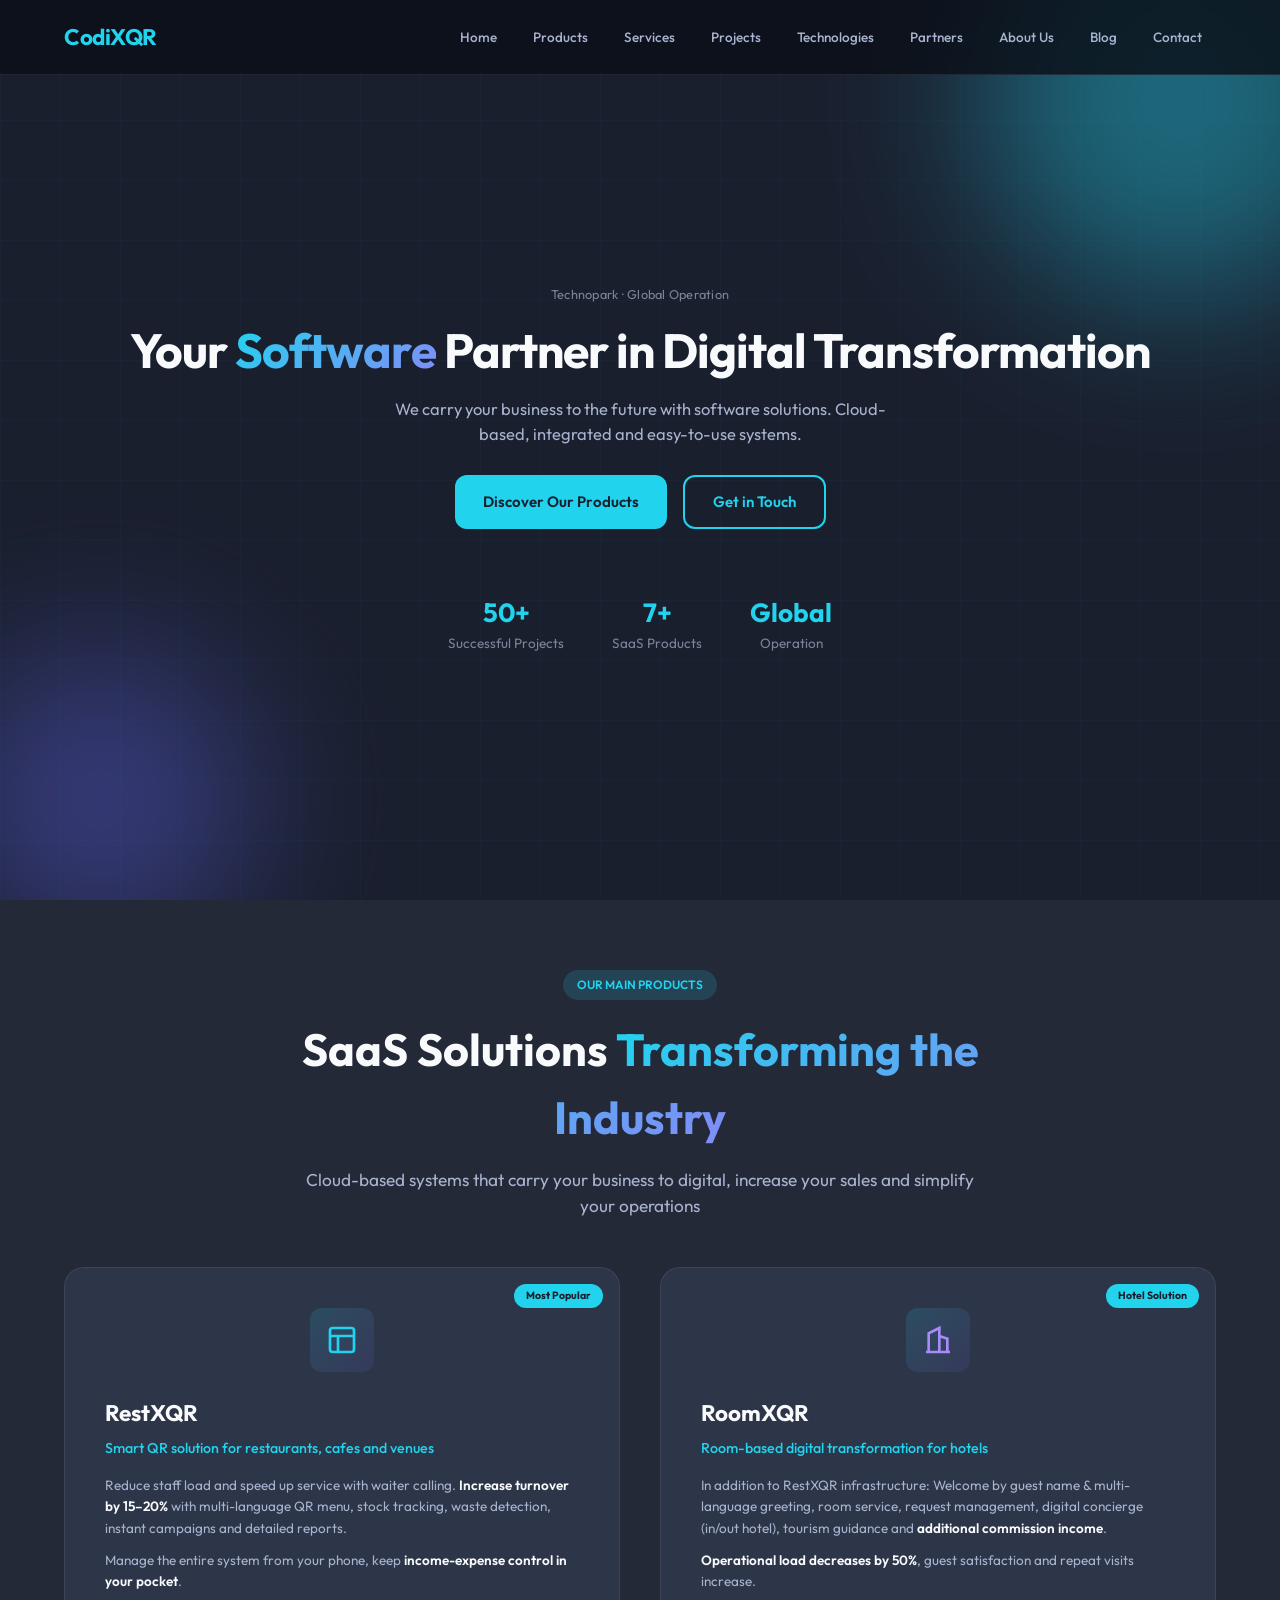
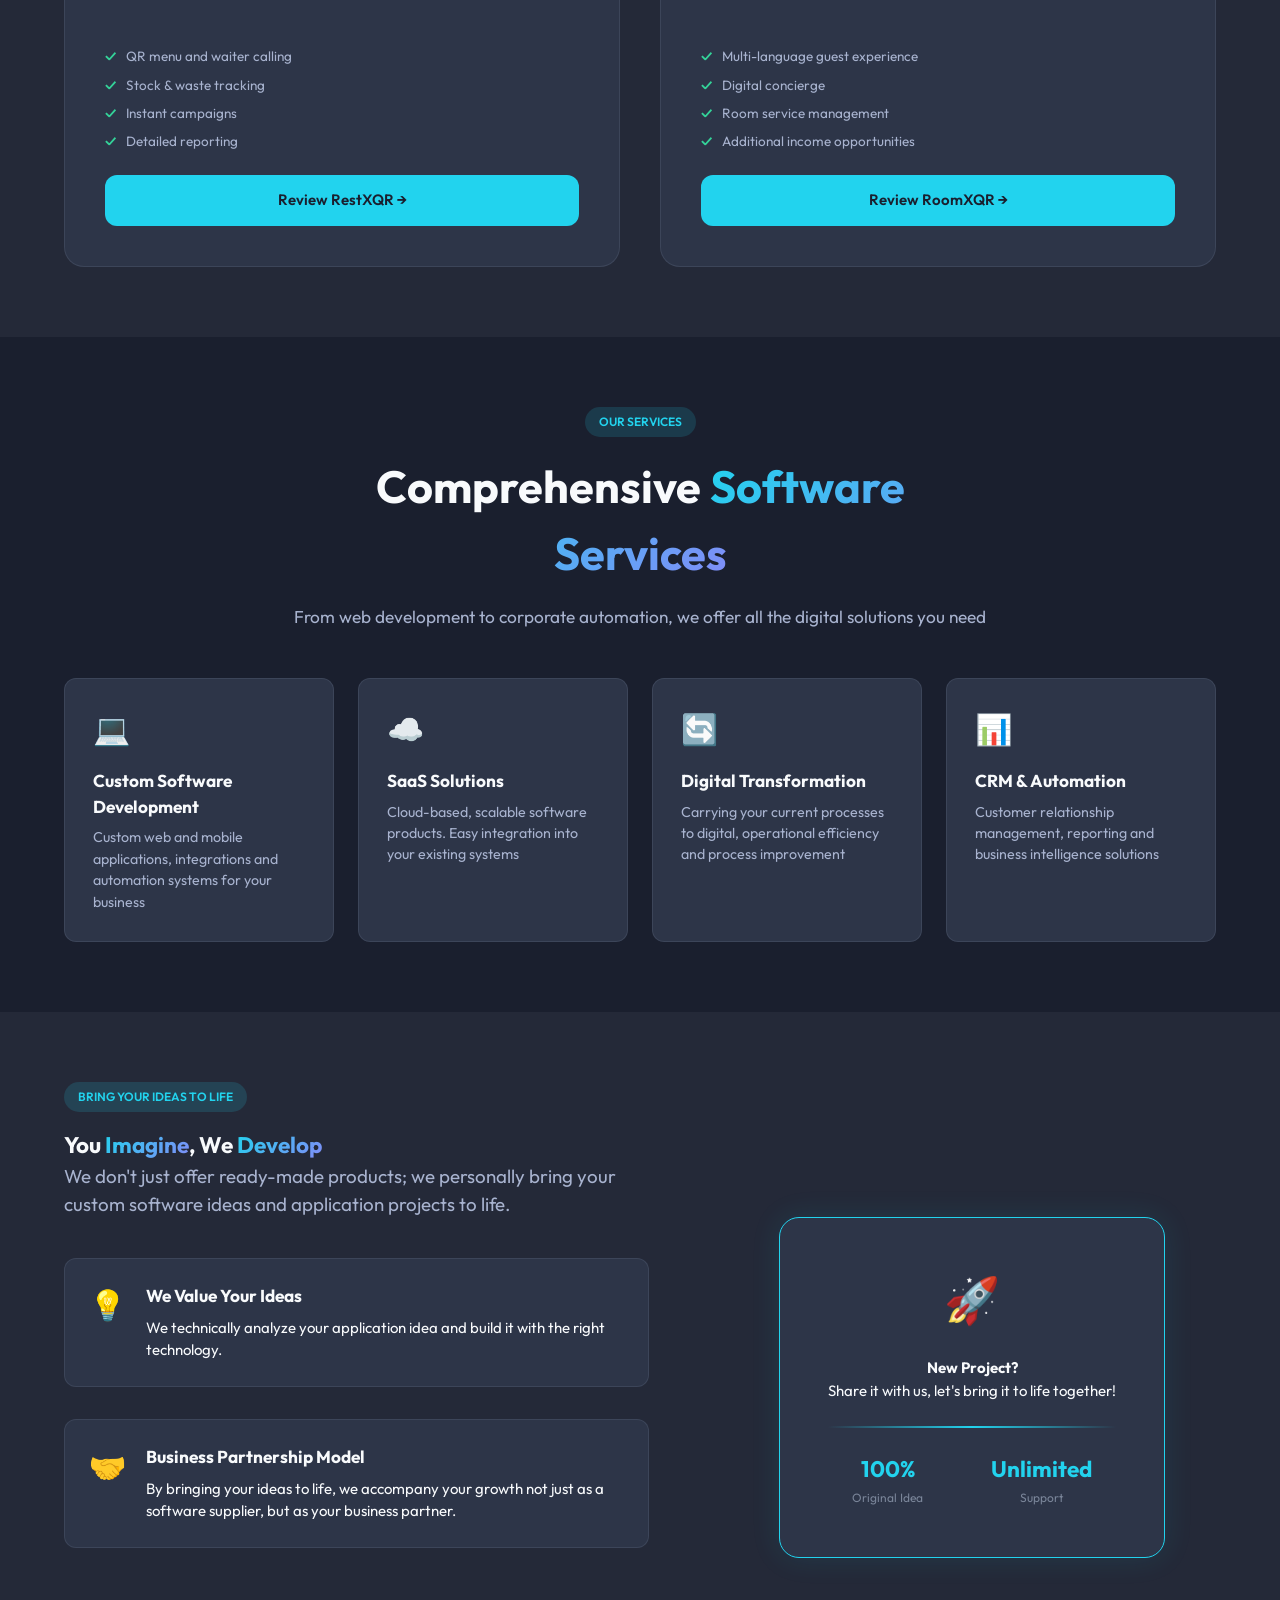
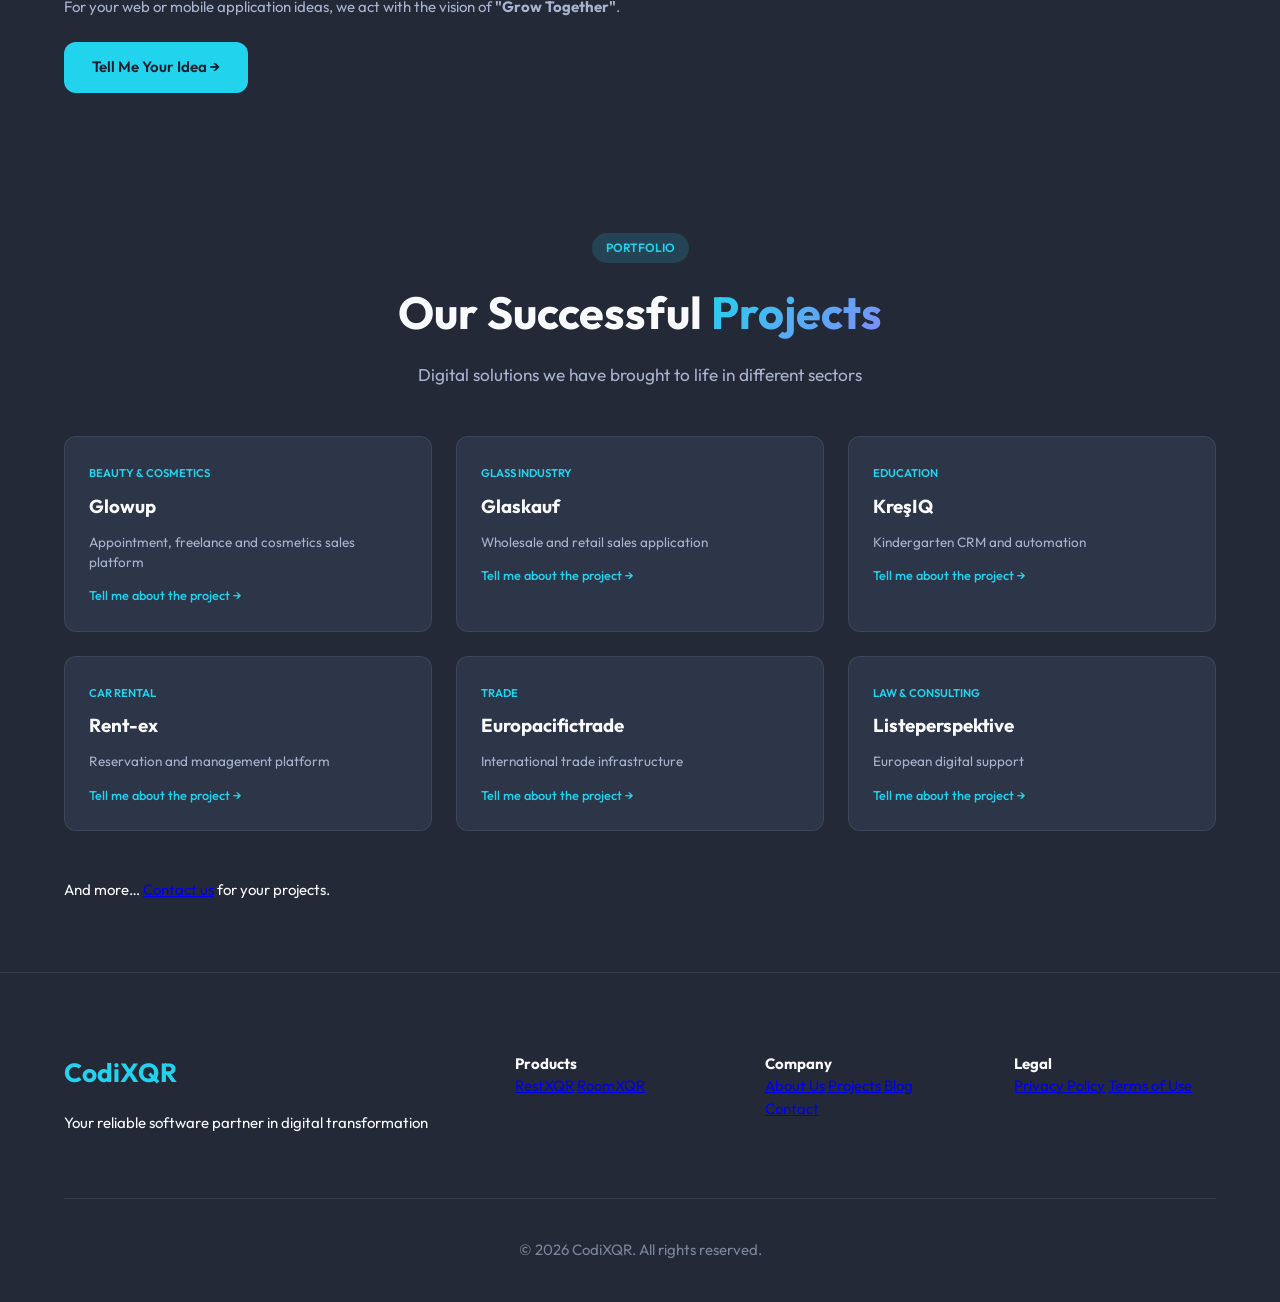
==== commit 5615c7a4: "feat: scale down UI sizes, overhaul responsiveness, and add multi-language support (EN, DE, RU, AR)" ====
--- a/index.html
+++ b/index.html
@@ -9,6 +9,7 @@
     <title>CodiXQR | Yazılım ve Dijital Dönüşüm Çözümleri</title>
     <link rel="icon" type="image/png" href="favicon.png">
     <link rel="apple-touch-icon" href="favicon.png">
+    <script src="js/lang-detect.js"></script>
     <link rel="stylesheet" href="css/styles.css">
     <link rel="preconnect" href="https://fonts.googleapis.com">
     <link rel="preconnect" href="https://fonts.gstatic.com" crossorigin>
--- a/css/styles.css
+++ b/css/styles.css
@@ -29,21 +29,65 @@
 
 html {
     scroll-behavior: smooth;
-    font-size: 16px;
+    font-size: 15px;
+    /* Reduced from 16px */
+}
+
+/* ===== RTL Support for Arabic ===== */
+[dir="rtl"] {
+    direction: rtl;
+    text-align: right;
+}
+
+[dir="rtl"] .logo {
+    flex-direction: row-reverse;
+}
+
+[dir="rtl"] .nav-menu {
+    flex-direction: row-reverse;
+    gap: 20px;
+}
+
+[dir="rtl"] .hero-cta {
+    flex-direction: row-reverse;
+}
+
+[dir="rtl"] .contact-item {
+    flex-direction: row-reverse;
+    text-align: right;
+}
+
+[dir="rtl"] .partnership-grid {
+    direction: rtl;
+}
+
+[dir="rtl"] .p-feature {
+    flex-direction: row-reverse;
+    text-align: right;
+}
+
+[dir="rtl"] .saas-highlights li {
+    flex-direction: row-reverse;
+}
+
+[dir="rtl"] .btn i {
+    margin-right: 0;
+    margin-left: 8px;
 }
 
 body {
     font-family: 'Outfit', -apple-system, BlinkMacSystemFont, sans-serif;
     background: var(--bg-primary);
     color: var(--text-primary);
-    line-height: 1.6;
+    line-height: 1.5;
     overflow-x: hidden;
 }
 
 .container {
-    max-width: 1400px;
+    max-width: 1200px;
+    /* Reduced from 1400px */
     margin: 0 auto;
-    padding: 0 32px;
+    padding: 0 24px;
 }
 
 /* ===== Navigation ===== */
@@ -204,10 +248,11 @@
 }
 
 .hero h1 {
-    font-size: clamp(2.5rem, 5vw, 4rem);
+    font-size: clamp(2rem, 4vw, 3.2rem);
+    /* Scaled down */
     font-weight: 700;
-    line-height: 1.2;
-    margin-bottom: 24px;
+    line-height: 1.1;
+    margin-bottom: 20px;
     letter-spacing: -0.02em;
 }
 
@@ -219,10 +264,11 @@
 }
 
 .hero-subtitle {
-    font-size: 1.2rem;
-    color: var(--text-secondary);
-    max-width: 600px;
-    margin: 0 auto 32px;
+    font-size: 1.1rem;
+    /* Scaled down */
+    color: var(--text-secondary);
+    max-width: 540px;
+    margin: 0 auto 28px;
 }
 
 .hero-cta {
@@ -299,7 +345,8 @@
 
 /* ===== Section Styles ===== */
 section {
-    padding: 100px 0;
+    padding: 70px 0;
+    /* Reduced from 100px */
 }
 
 .section-header {
@@ -1263,24 +1310,52 @@
 }
 
 /* ===== Responsive ===== */
+@media (max-width: 1200px) {
+    .container {
+        max-width: 100%;
+    }
+
+    .hero h1 {
+        font-size: 3rem;
+    }
+
+    .partnership-grid {
+        gap: 40px;
+    }
+}
+
 @media (max-width: 1024px) {
 
     .about-grid,
-    .contact-grid {
+    .contact-grid,
+    .partnership-grid {
         grid-template-columns: 1fr;
-        gap: 48px;
+        gap: 40px;
+    }
+
+    .partnership-visual,
+    .about-visual {
+        order: -1;
+        max-width: 500px;
+        margin: 0 auto;
     }
 
     .footer-grid {
         grid-template-columns: 1fr 1fr;
+        gap: 32px;
     }
 
     .tech-card {
-        flex: 0 0 calc(33.33% - 14px);
+        flex: 0 0 calc(50% - 10px);
     }
 
     .contact-info {
         padding-right: 0;
+        text-align: center;
+    }
+
+    .contact-info h2 {
+        font-size: 2.2rem;
     }
 }
 
@@ -1289,12 +1364,15 @@
         position: fixed;
         top: 0;
         right: -100%;
-        width: 280px;
+        width: 100%;
         height: 100vh;
         background: var(--bg-secondary);
         flex-direction: column;
-        padding: 80px 24px;
-        transition: var(--transition);
+        justify-content: center;
+        align-items: center;
+        padding: 40px;
+        transition: 0.4s cubic-bezier(0.4, 0, 0.2, 1);
+        z-index: 1001;
     }
 
     .nav-menu.active {
@@ -1303,39 +1381,66 @@
 
     .nav-toggle {
         display: flex;
+        z-index: 1002;
     }
 
     .hero {
-        padding: 100px 20px 60px;
+        padding: 100px 20px 40px;
+    }
+
+    .hero h1 {
+        font-size: 2.2rem;
+    }
+
+    .hero-stats {
+        gap: 24px;
+    }
+
+    .saas-grid {
+        grid-template-columns: 1fr;
+    }
+
+    .saas-card {
+        min-height: auto;
+        padding: 24px;
     }
 
     .tech-card {
-        flex: 0 0 calc(50% - 10px);
+        flex: 0 0 100%;
     }
 
     .partner-box {
-        flex: 0 0 200px;
+        flex: 0 0 180px;
     }
 
     .contact-form-wrapper {
-        padding: 32px;
+        padding: 24px;
     }
 
     .contact-info h2 {
-        font-size: 2.5rem;
+        font-size: 2rem;
+    }
+
+    section {
+        padding: 50px 0;
+    }
+
+    .section-header h2 {
+        font-size: 1.8rem;
     }
 }
 
 @media (max-width: 480px) {
     .hero-cta {
         flex-direction: column;
-    }
-
-    .tech-card {
-        flex: 0 0 160px;
-    }
-
-    .partner-box {
-        flex: 0 0 160px;
+        width: 100%;
+    }
+
+    .btn {
+        width: 100%;
+    }
+
+    .stat-number {
+        font-size: 1.5rem;
     }
 }
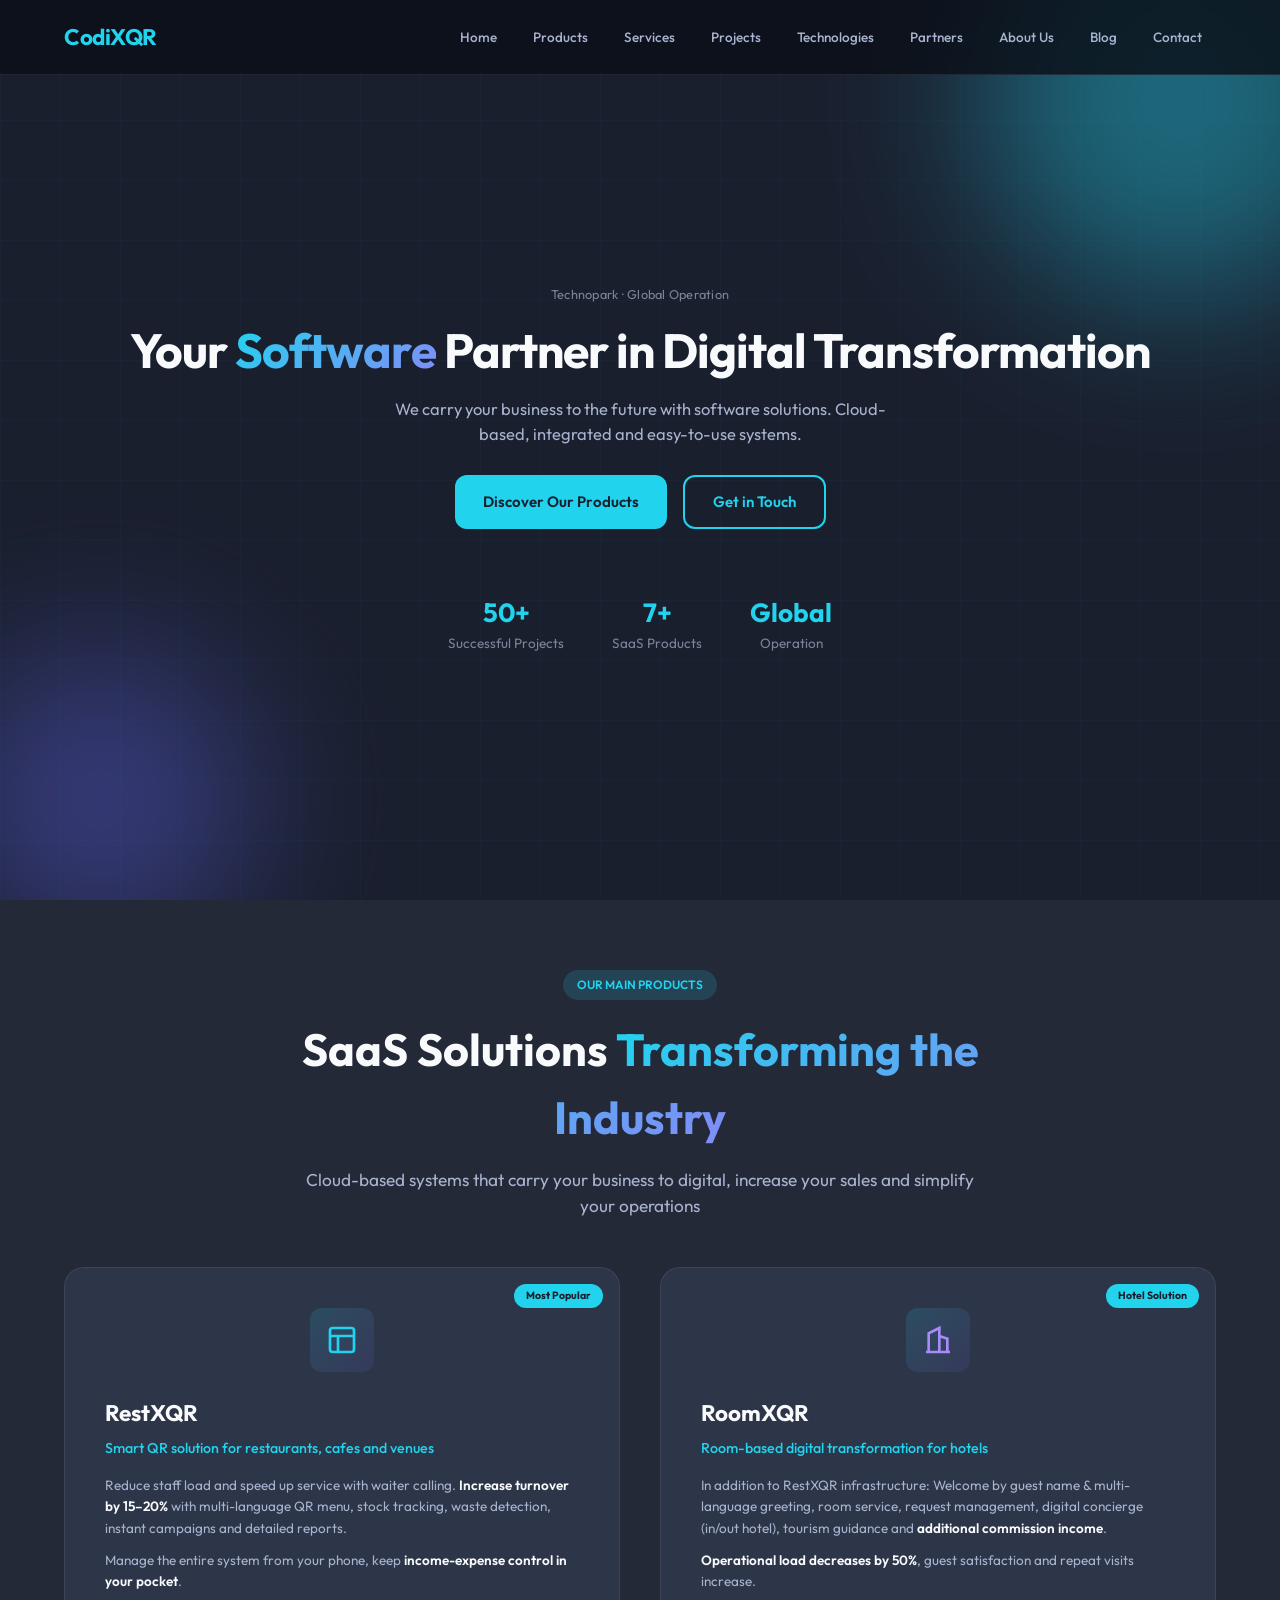
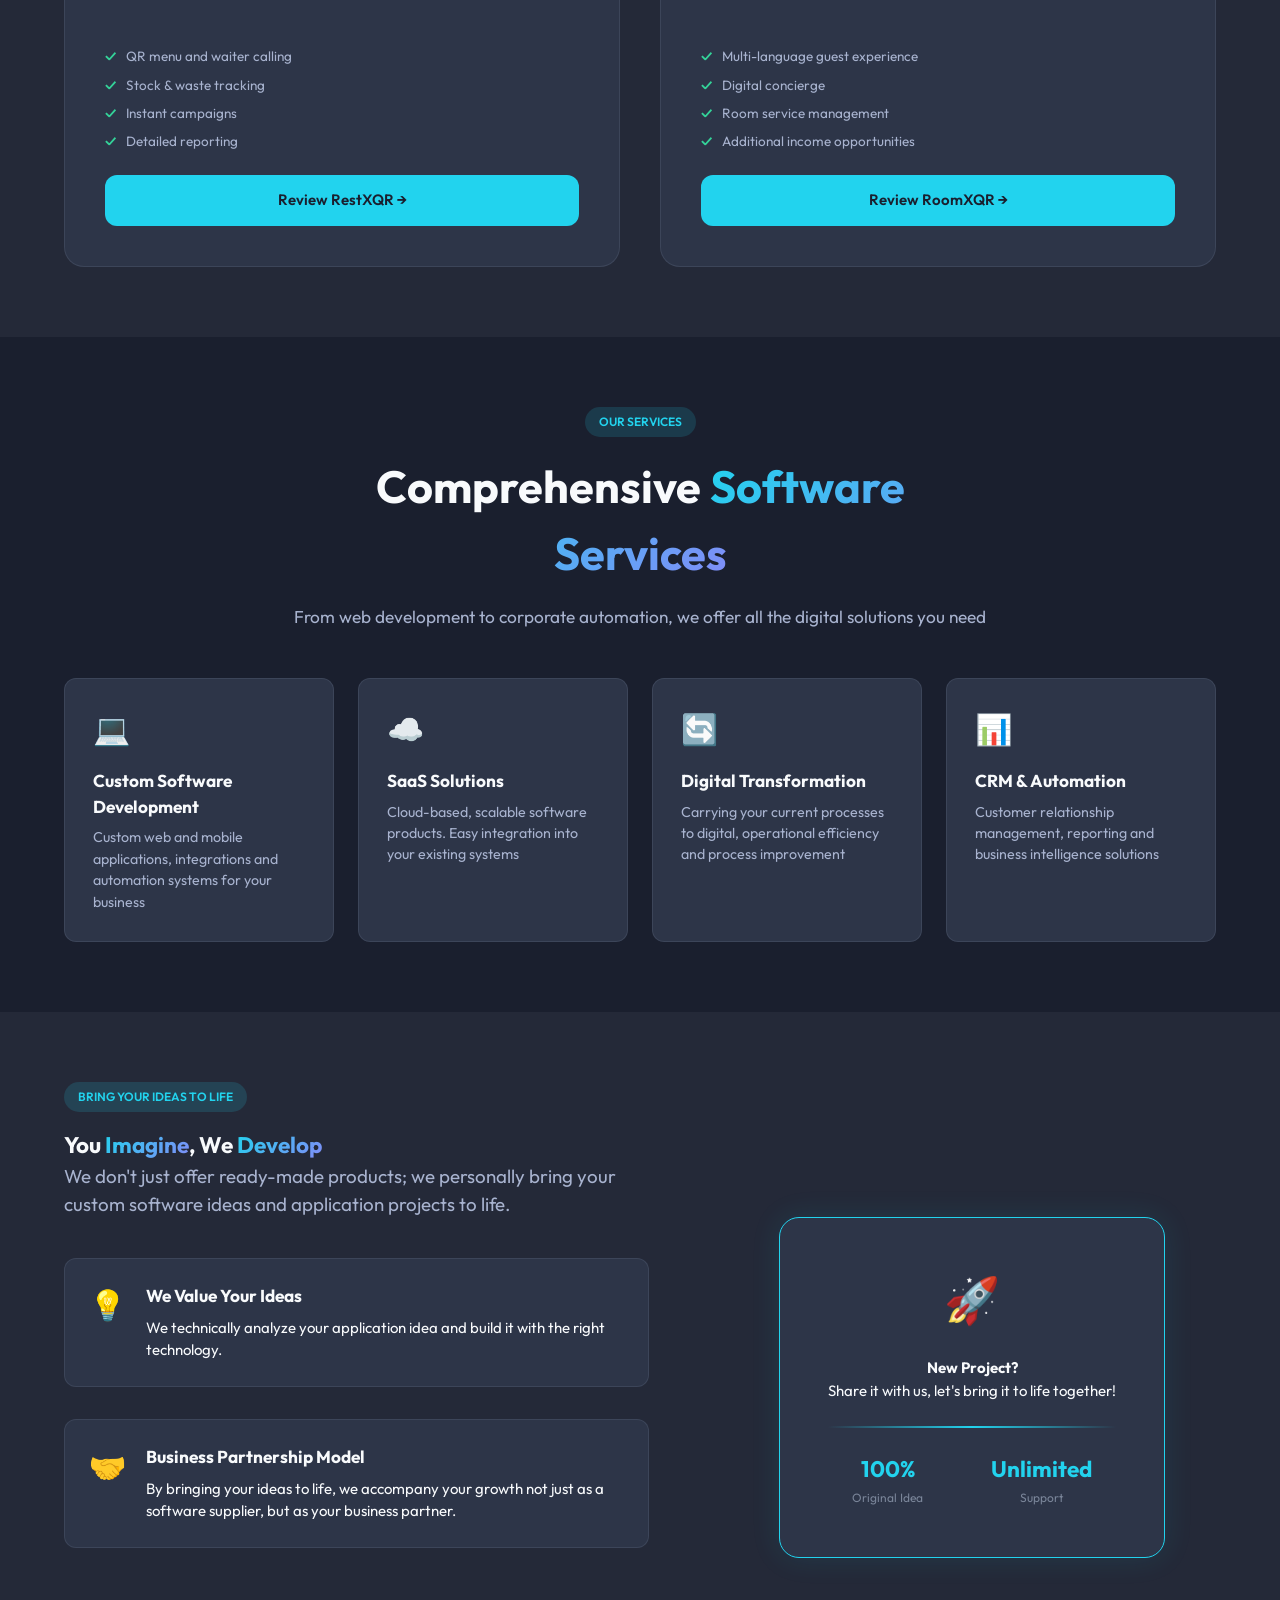
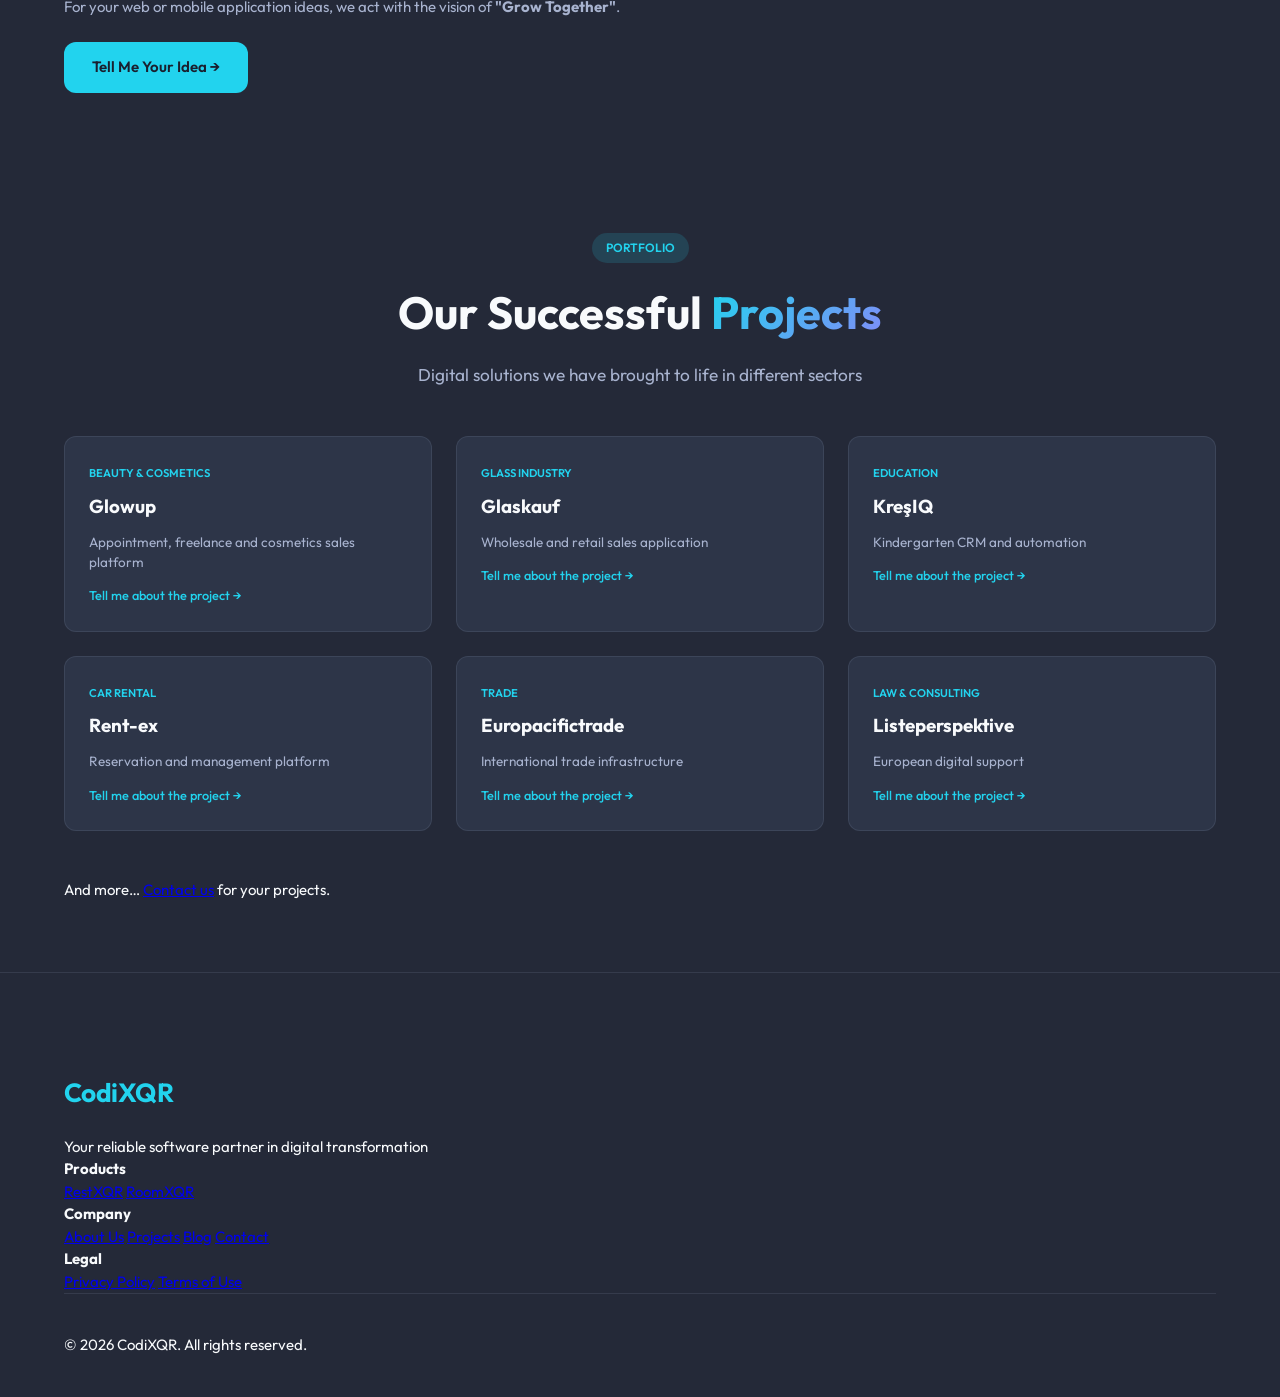
==== commit 18a126a3: "design: overhaul footer and redesign social impact section for a premium, modest look" ====
--- a/index.html
+++ b/index.html
@@ -281,13 +281,30 @@
             </div>
             <p class="projects-more">Ve daha fazlası… Projeleriniz için <a href="#contact">bizimle iletişime geçin</a>.
             </p>
-            <div class="social-impact">
-                <div class="impact-content">
-                    <span class="impact-icon">💚</span>
-                    <div>
-                        <h3>Toplumsal Katkı</h3>
-                        <p>Bir Soru Bir Sevap gibi vakıf projelerinde yer aldık. Gönüllü faaliyetler ve toplum yararına
-                            yazılım geliştirme projeleriyle sektörde fark yaratıyoruz.</p>
+            <!-- Social Impact Card -->
+            <div class="impact-section-wrapper">
+                <div class="impact-card">
+                    <div class="impact-badge">
+                        <span class="pulse-dot"></span>
+                        Toplumsal Katkı
+                    </div>
+                    <div class="impact-grid-mini">
+                        <div class="impact-main">
+                            <h3>Birlikte <span class="highlight">Daha Güçlüyüz</span></h3>
+                            <p>Sadece kod yazmıyoruz, topluma değer katmaya çalışıyoruz. <strong>Bir Soru Bir
+                                    Sevap</strong> gibi vakıf projelerinde gönüllü yer alarak, teknolojiyi iyilik için
+                                kullanıyoruz.</p>
+                        </div>
+                        <div class="impact-stats-mini">
+                            <div class="i-stat">
+                                <strong>Gönüllülük</strong>
+                                <span>Esaslı Projeler</span>
+                            </div>
+                            <div class="i-stat">
+                                <strong>Açık Kaynak</strong>
+                                <span>Desteği</span>
+                            </div>
+                        </div>
                     </div>
                 </div>
             </div>
@@ -546,32 +563,67 @@
     <!-- Footer -->
     <footer class="footer">
         <div class="container">
-            <div class="footer-grid">
-                <div class="footer-brand">
-                    <span class="footer-logo">CodiXQR</span>
-                    <p>Dijital dönüşümde güvenilir yazılım ortağınız</p>
-                </div>
-                <div class="footer-links">
-                    <h4>Ürünler</h4>
-                    <a href="https://restxqr.com" target="_blank" rel="noopener">RestXQR</a>
-                    <a href="https://roomxqr.com" target="_blank" rel="noopener">RoomXQR</a>
-                </div>
-                <div class="footer-links">
-                    <h4>Şirket</h4>
-                    <a href="#about">Hakkımızda</a>
-                    <a href="#projects">Projeler</a>
-                    <a href="#blog">Blog</a>
-                    <a href="#contact">İletişim</a>
-                </div>
-                <div class="footer-links">
-                    <h4>Yasal</h4>
-                    <a href="gizlilik.html">Gizlilik Politikası</a>
-                    <a href="kullanim-kosullari.html">Kullanım Koşulları</a>
-                    <a href="yasal-bilgiler.html">Yasal Bilgiler</a>
+            <div class="footer-top">
+                <div class="footer-brand-column">
+                    <a href="#" class="footer-logo">CodiXQR</a>
+                    <p class="footer-tagline">Dijital dönüşümde güvenilir yazılım ortağınız. Teknopark vizyonuyla global
+                        çözümler.</p>
+                    <div class="footer-social">
+                        <a href="#" aria-label="LinkedIn">
+                            <svg viewBox="0 0 24 24" fill="currentColor">
+                                <path
+                                    d="M19 0h-14c-2.761 0-5 2.239-5 5v14c0 2.761 2.239 5 5 5h14c2.762 0 5-2.239 5-5v-14c0-2.761-2.238-5-5-5zm-11 19h-3v-11h3v11zm-1.5-12.268c-.966 0-1.75-.79-1.75-1.764s.784-1.764 1.75-1.764 1.75.79 1.75 1.764-.783 1.764-1.75 1.764zm13.5 12.268h-3v-5.604c0-3.368-4-3.113-4 0v5.604h-3v-11h3v1.765c1.396-2.586 7-2.777 7 2.476v6.759z" />
+                            </svg>
+                        </a>
+                        <a href="#" aria-label="Instagram">
+                            <svg viewBox="0 0 24 24" fill="currentColor">
+                                <path
+                                    d="M12 2.163c3.204 0 3.584.012 4.85.07 3.252.148 4.771 1.691 4.919 4.919.058 1.265.069 1.645.069 4.849 0 3.205-.012 3.584-.069 4.849-.149 3.225-1.664 4.771-4.919 4.919-1.266.058-1.644.07-4.85.07-3.204 0-3.584-.012-4.849-.07-3.26-.149-4.771-1.699-4.919-4.92-.058-1.265-.07-1.644-.07-4.849 0-3.204.013-3.583.07-4.849.149-3.227 1.664-4.771 4.919-4.919 1.266-.057 1.645-.069 4.849-.069zm0-2.163c-3.259 0-3.667.014-4.947.072-4.358.2-6.78 2.618-6.98 6.98-.059 1.281-.073 1.689-.073 4.948 0 3.259.014 3.668.072 4.948.2 4.358 2.618 6.78 6.98 6.98 1.281.058 1.689.072 4.948.072 3.259 0 3.668-.014 4.948-.072 4.354-.2 6.782-2.618 6.979-6.98.059-1.28.073-1.689.073-4.948 0-3.259-.014-3.667-.072-4.947-.196-4.354-2.617-6.78-6.979-6.98-1.281-.059-1.69-.073-4.949-.073zm0 5.838c-3.403 0-6.162 2.759-6.162 6.162s2.759 6.163 6.162 6.163 6.162-2.759 6.162-6.163-2.759-6.162-6.162-6.162zm0 10.162c-2.209 0-4-1.791-4-4s1.791-4 4-4 4 1.791 4 4-1.791 4-4 4zm6.406-11.845c-.796 0-1.441.645-1.441 1.44s.645 1.44 1.441 1.44c.795 0 1.439-.645 1.439-1.44s-.644-1.44-1.439-1.44z" />
+                            </svg>
+                        </a>
+                        <a href="#" aria-label="X (Twitter)">
+                            <svg viewBox="0 0 24 24" fill="currentColor">
+                                <path
+                                    d="M18.244 2.25h3.308l-7.227 8.26 8.502 11.24H16.17l-5.214-6.817L4.99 21.75H1.68l7.73-8.835L1.254 2.25H8.08l4.713 6.231zm-1.161 17.52h1.833L7.084 4.126H5.117z" />
+                            </svg>
+                        </a>
+                    </div>
+                </div>
+                <div class="footer-nav-columns">
+                    <div class="footer-links-group">
+                        <h5>Ürünler</h5>
+                        <ul>
+                            <li><a href="https://restxqr.com" target="_blank" rel="noopener">RestXQR</a></li>
+                            <li><a href="https://roomxqr.com" target="_blank" rel="noopener">RoomXQR</a></li>
+                            <li><a href="#partnership">Özel Çözümler</a></li>
+                        </ul>
+                    </div>
+                    <div class="footer-links-group">
+                        <h5>Kurumsal</h5>
+                        <ul>
+                            <li><a href="#about">Hakkımızda</a></li>
+                            <li><a href="#projects">Projelerimiz</a></li>
+                            <li><a href="#contact">Bize Ulaşın</a></li>
+                            <li><a href="#blog">Blog</a></li>
+                        </ul>
+                    </div>
+                    <div class="footer-links-group">
+                        <h5>Yasal</h5>
+                        <ul>
+                            <li><a href="gizlilik.html">Gizlilik Politikası</a></li>
+                            <li><a href="kullanim-kosullari.html">Kullanım Şartları</a></li>
+                            <li><a href="yasal-bilgiler.html">KVKK</a></li>
+                        </ul>
+                    </div>
                 </div>
             </div>
             <div class="footer-bottom">
-                <p>© 2026 CodiXQR. Tüm hakları saklıdır.</p>
+                <div class="footer-bottom-content">
+                    <p>© 2026 CodiXQR. Tüm hakları saklıdır.</p>
+                    <div class="footer-bottom-extra">
+                        <span>Built with Excellence</span>
+                    </div>
+                </div>
             </div>
         </div>
     </footer>
--- a/css/styles.css
+++ b/css/styles.css
@@ -678,7 +678,117 @@
 }
 
 .project-card:hover {
-    transform: translateY(-2px);
+    border-color: var(--accent);
+    transform: translateY(-5px);
+    box-shadow: 0 10px 30px rgba(0, 0, 0, 0.2);
+}
+
+/* ===== Social Impact Card ===== */
+.impact-section-wrapper {
+    margin-top: 60px;
+    perspective: 1000px;
+}
+
+.impact-card {
+    background: linear-gradient(135deg, rgba(30, 41, 59, 0.7), rgba(15, 23, 42, 0.9));
+    border: 1px solid var(--border);
+    border-radius: var(--radius-lg);
+    padding: 40px;
+    position: relative;
+    overflow: hidden;
+    transition: var(--transition);
+}
+
+.impact-card:hover {
+    border-color: rgba(34, 211, 238, 0.3);
+    box-shadow: 0 20px 40px rgba(0, 0, 0, 0.3);
+}
+
+.impact-badge {
+    display: inline-flex;
+    align-items: center;
+    gap: 8px;
+    padding: 6px 14px;
+    background: var(--accent-muted);
+    color: var(--accent);
+    border-radius: 100px;
+    font-size: 0.75rem;
+    font-weight: 700;
+    text-transform: uppercase;
+    margin-bottom: 24px;
+}
+
+.pulse-dot {
+    width: 8px;
+    height: 8px;
+    background: var(--accent);
+    border-radius: 50%;
+    position: relative;
+}
+
+.pulse-dot::after {
+    content: '';
+    position: absolute;
+    inset: 0;
+    background: var(--accent);
+    border-radius: 50%;
+    animation: pulseBadge 2s infinite;
+}
+
+@keyframes pulseBadge {
+    0% {
+        transform: scale(1);
+        opacity: 1;
+    }
+
+    100% {
+        transform: scale(2.5);
+        opacity: 0;
+    }
+}
+
+.impact-grid-mini {
+    display: grid;
+    grid-template-columns: 1.5fr 1fr;
+    gap: 40px;
+    align-items: center;
+}
+
+.impact-main h3 {
+    font-size: 2rem;
+    margin-bottom: 16px;
+    line-height: 1.2;
+}
+
+.impact-main p {
+    color: var(--text-secondary);
+    font-size: 1.05rem;
+    line-height: 1.6;
+}
+
+.impact-stats-mini {
+    display: flex;
+    gap: 24px;
+}
+
+.i-stat {
+    flex: 1;
+    padding: 20px;
+    background: rgba(255, 255, 255, 0.03);
+    border-radius: var(--radius);
+    border-left: 3px solid var(--accent);
+}
+
+.i-stat strong {
+    display: block;
+    font-size: 1.1rem;
+    color: var(--accent);
+    margin-bottom: 4px;
+}
+
+.i-stat span {
+    font-size: 0.8rem;
+    color: var(--text-muted);
 }
 
 .project-category {
@@ -1257,56 +1367,125 @@
     padding: 80px 0 40px;
 }
 
-.footer-grid {
+/* ===== Footer Redesign ===== */
+.footer {
+    background: var(--bg-secondary);
+    border-top: 1px solid var(--border);
+    padding: 100px 0 40px;
+}
+
+.footer-top {
     display: grid;
-    grid-template-columns: 2fr 1fr 1fr 1fr;
-    gap: 48px;
-    margin-bottom: 64px;
+    grid-template-columns: 1.2fr 2fr;
+    gap: 80px;
+    margin-bottom: 80px;
+}
+
+.footer-brand-column {
+    max-width: 320px;
 }
 
 .footer-logo {
     font-size: 1.75rem;
     font-weight: 700;
     color: var(--accent);
-    margin-bottom: 20px;
+    margin-bottom: 24px;
+    letter-spacing: -0.02em;
     display: inline-block;
+}
+
+.footer-tagline {
+    font-size: 1rem;
+    color: var(--text-secondary);
+    line-height: 1.6;
+    margin-bottom: 32px;
+}
+
+.footer-social {
+    display: flex;
+    gap: 16px;
+}
+
+.footer-social a {
+    width: 40px;
+    height: 40px;
+    border-radius: 50%;
+    background: rgba(255, 255, 255, 0.03);
+    display: flex;
+    align-items: center;
+    justify-content: center;
+    color: var(--text-secondary);
+    transition: var(--transition);
+}
+
+.footer-social a:hover {
+    background: var(--accent);
+    color: var(--bg-primary);
+    transform: translateY(-3px);
+}
+
+.footer-social svg {
+    width: 18px;
+    height: 18px;
+}
+
+.footer-nav-columns {
+    display: grid;
+    grid-template-columns: repeat(3, 1fr);
+    gap: 40px;
+}
+
+.footer-links-group h5 {
+    font-size: 1rem;
+    font-weight: 700;
+    color: var(--text-primary);
+    margin-bottom: 24px;
+    text-transform: uppercase;
+    letter-spacing: 0.05em;
+}
+
+.footer-links-group ul {
+    list-style: none;
+    display: flex;
+    flex-direction: column;
+    gap: 12px;
+}
+
+.footer-links-group a {
+    text-decoration: none;
+    color: var(--text-muted);
+    font-size: 0.95rem;
+    transition: var(--transition);
+}
+
+.footer-links-group a:hover {
+    color: var(--accent);
+    padding-left: 5px;
 }
 
 .footer-bottom {
     padding-top: 40px;
     border-top: 1px solid var(--border);
-    text-align: center;
+}
+
+.footer-bottom-content {
+    display: flex;
+    justify-content: space-between;
+    align-items: center;
     color: var(--text-muted);
-}
-
-/* ===== WhatsApp ===== */
-.floating-btn {
-    position: fixed;
-    bottom: 32px;
-    right: 32px;
-    width: 64px;
-    height: 64px;
-    background: linear-gradient(135deg, #25D366, #128C7E);
-    border-radius: 50%;
-    display: flex;
-    align-items: center;
-    justify-content: center;
-    box-shadow: 0 8px 24px rgba(37, 211, 102, 0.4);
-    z-index: 999;
-    animation: floatPulse 3s ease-in-out infinite;
-    text-decoration: none;
-}
-
-@keyframes floatPulse {
-
-    0%,
-    100% {
-        transform: translateY(0) scale(1);
-    }
-
-    50% {
-        transform: translateY(-8px) scale(1.05);
-    }
+    font-size: 0.9rem;
+}
+
+.footer-bottom-extra {
+    display: flex;
+    align-items: center;
+    gap: 8px;
+}
+
+.footer-bottom-extra span {
+    opacity: 0.5;
+    font-family: 'JetBrains Mono', monospace;
+    font-size: 0.75rem;
 }
 
 /* ===== Responsive ===== */
@@ -1340,8 +1519,12 @@
         margin: 0 auto;
     }
 
-    .footer-grid {
-        grid-template-columns: 1fr 1fr;
+    .footer-top {
+        grid-template-columns: 1fr;
+        gap: 48px;
+    }
+
+    .footer-nav-columns {
         gap: 32px;
     }
 
@@ -1406,11 +1589,15 @@
     }
 
     .tech-card {
-        flex: 0 0 100%;
-    }
-
+        flex: 0 0 calc(50% - 15px);
+        padding: 20px 15px;
+    }
+
+    /* Changed to 2 per row */
     .partner-box {
-        flex: 0 0 180px;
+        flex: 0 0 160px;
+        padding: 16px;
+        font-size: 0.75rem;
     }
 
     .contact-form-wrapper {
@@ -1422,11 +1609,49 @@
     }
 
     section {
-        padding: 50px 0;
+        padding: 40px 0;
     }
 
     .section-header h2 {
         font-size: 1.8rem;
+    }
+
+    .section-header {
+        margin-bottom: 32px;
+    }
+
+    .projects-grid {
+        grid-template-columns: repeat(2, 1fr);
+        gap: 16px;
+    }
+
+    /* 2 columns for projects */
+    .services-grid {
+        grid-template-columns: repeat(2, 1fr);
+        gap: 16px;
+    }
+
+    /* 2 columns for services */
+    .service-card {
+        padding: 20px;
+    }
+
+    .impact-grid-mini {
+        grid-template-columns: 1fr;
+        text-align: center;
+    }
+
+    .impact-stats-mini {
+        justify-content: center;
+    }
+
+    .impact-badge {
+        margin: 0 auto 24px;
+    }
+
+    .footer-nav-columns {
+        grid-template-columns: repeat(2, 1fr);
+        gap: 24px;
     }
 }
 
@@ -1438,9 +1663,92 @@
 
     .btn {
         width: 100%;
+        padding: 12px 20px;
+        font-size: 0.9rem;
     }
 
     .stat-number {
-        font-size: 1.5rem;
+        font-size: 1.4rem;
+    }
+
+    .stat-label {
+        font-size: 0.8rem;
+    }
+
+    /* Fix overlapping badges in About section */
+    .floating-badges-container {
+        height: auto;
+        display: flex;
+        flex-wrap: wrap;
+        gap: 12px;
+        justify-content: center;
+        padding: 20px 0;
+    }
+
+    .badge-item {
+        position: static !important;
+        width: calc(50% - 6px);
+        padding: 12px;
+        border-radius: var(--radius);
+        animation: none !important;
+        transform: none !important;
+    }
+
+    .badge-center-logo {
+        display: none;
+        /* Hide large center logo on mobile to save space */
+    }
+
+    .badge-icon {
+        font-size: 1.2rem;
+    }
+
+    .badge-text strong {
+        font-size: 0.85rem;
+    }
+
+    .badge-text span {
+        font-size: 0.7rem;
+    }
+
+    .tech-card {
+        flex: 0 0 calc(50% - 10px);
+    }
+
+    .project-card {
+        padding: 16px;
+    }
+
+    .project-card h3 {
+        font-size: 1rem;
+        margin: 4px 0 8px;
+    }
+
+    .project-card p {
+        font-size: 0.8rem;
+        line-height: 1.4;
+    }
+
+    .impact-stats-mini {
+        flex-direction: column;
+    }
+
+    .footer-nav-columns {
+        grid-template-columns: 1fr;
+        text-align: center;
+    }
+
+    .footer-bottom-content {
+        flex-direction: column;
+        gap: 16px;
+    }
+
+    .footer-social {
+        justify-content: center;
+    }
+
+    .footer-brand-column {
+        text-align: center;
+        margin: 0 auto;
     }
 }
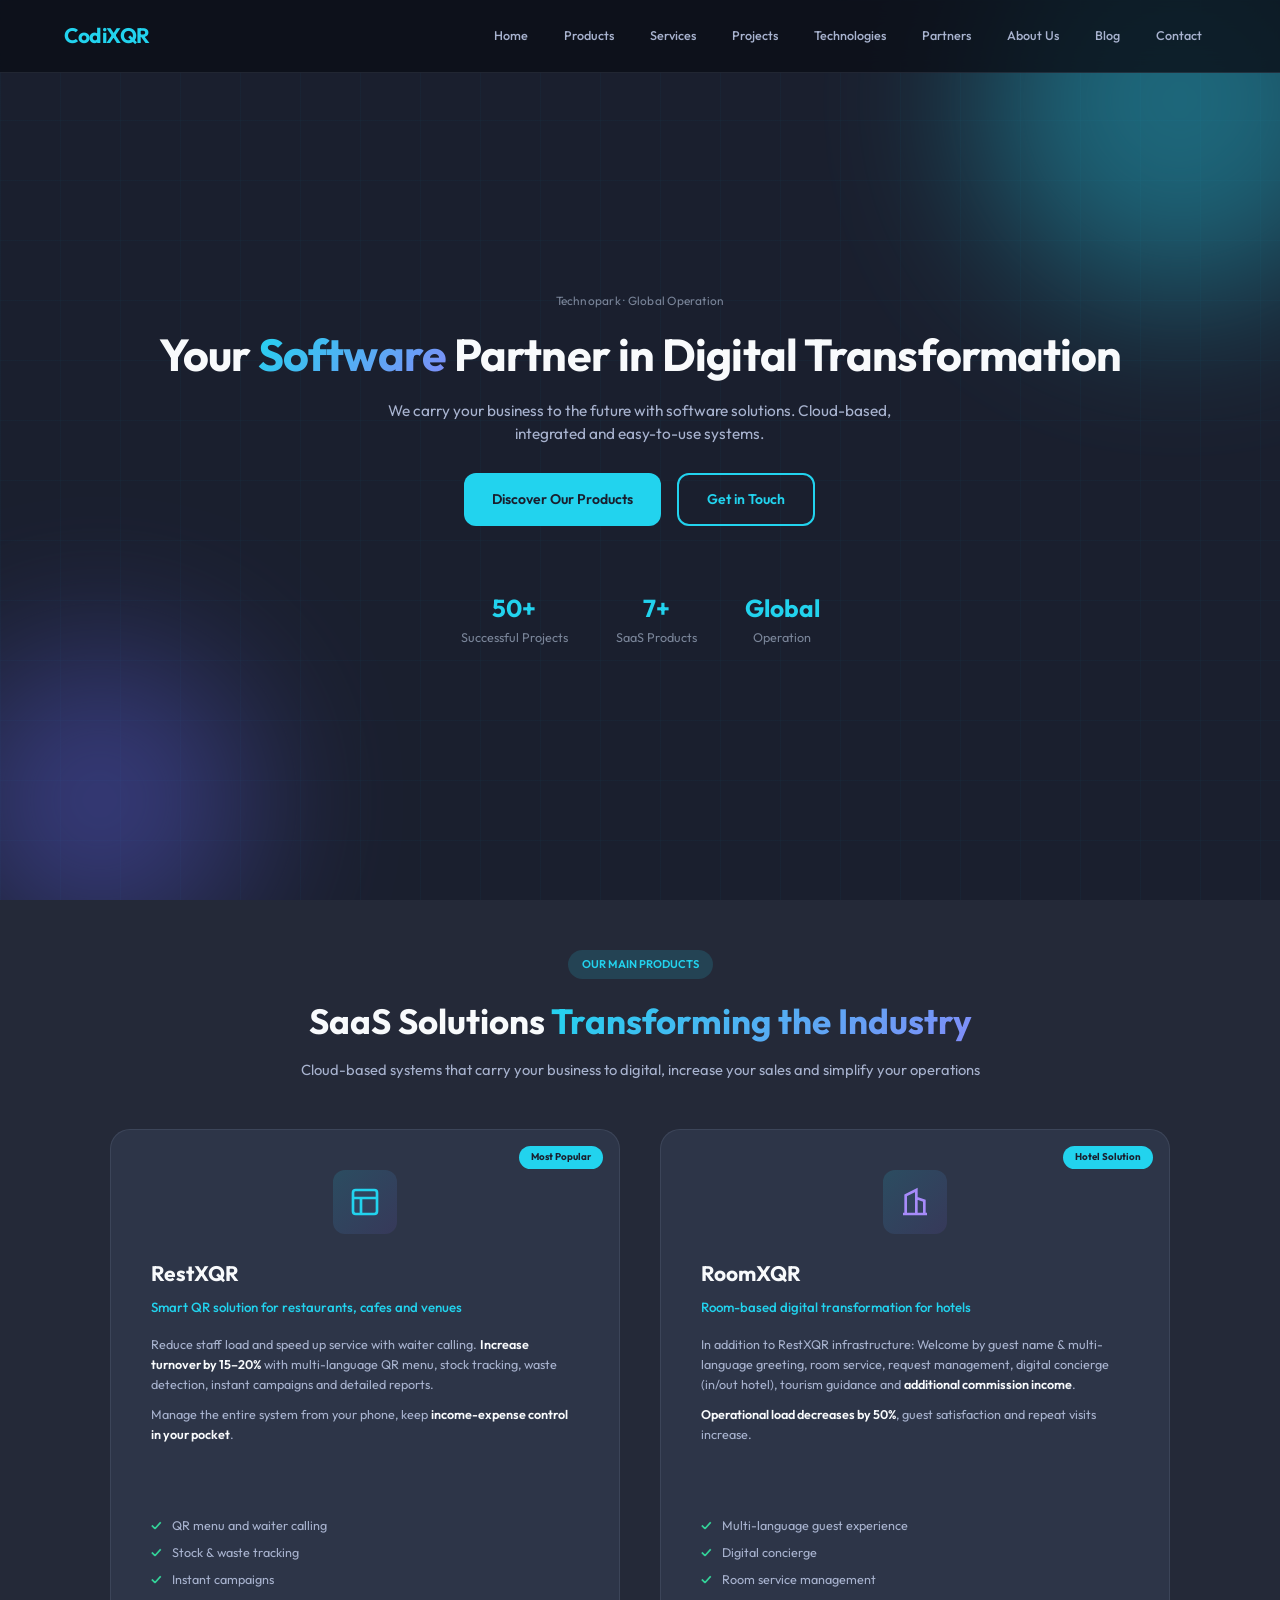
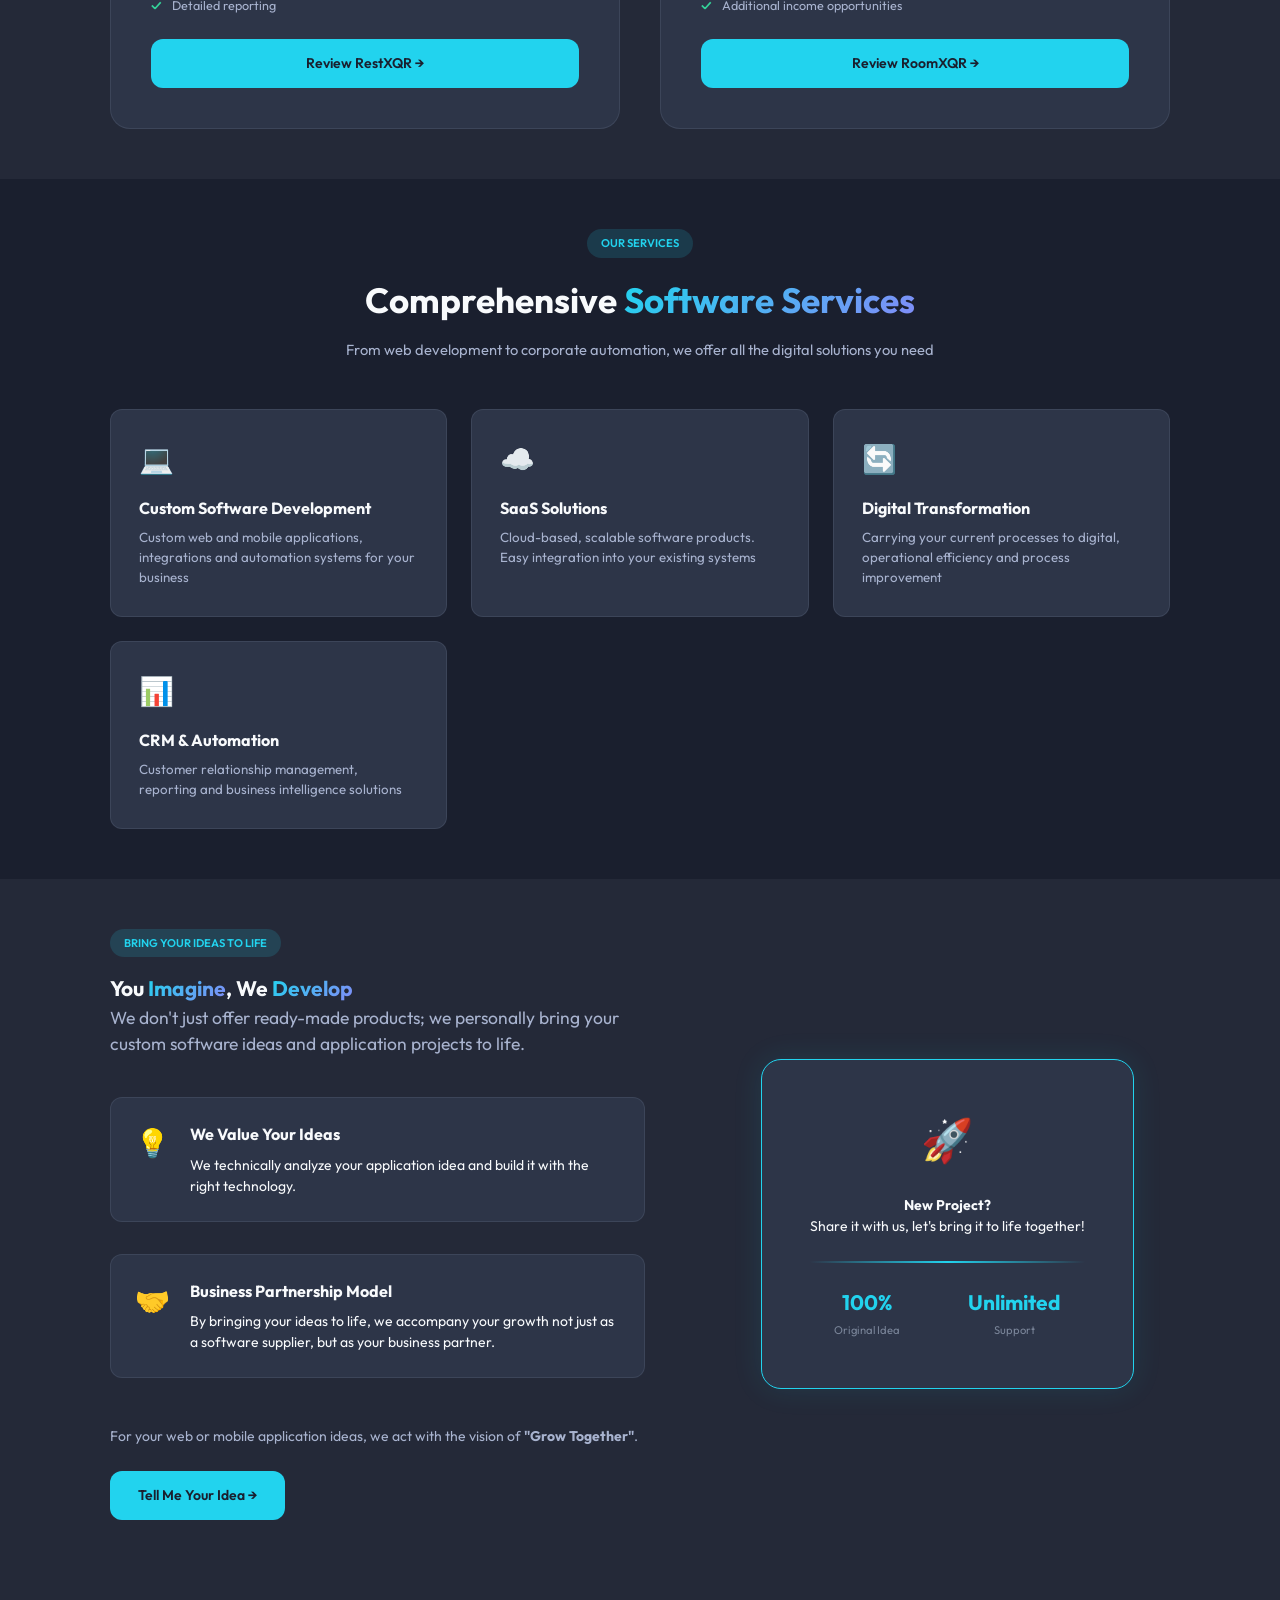
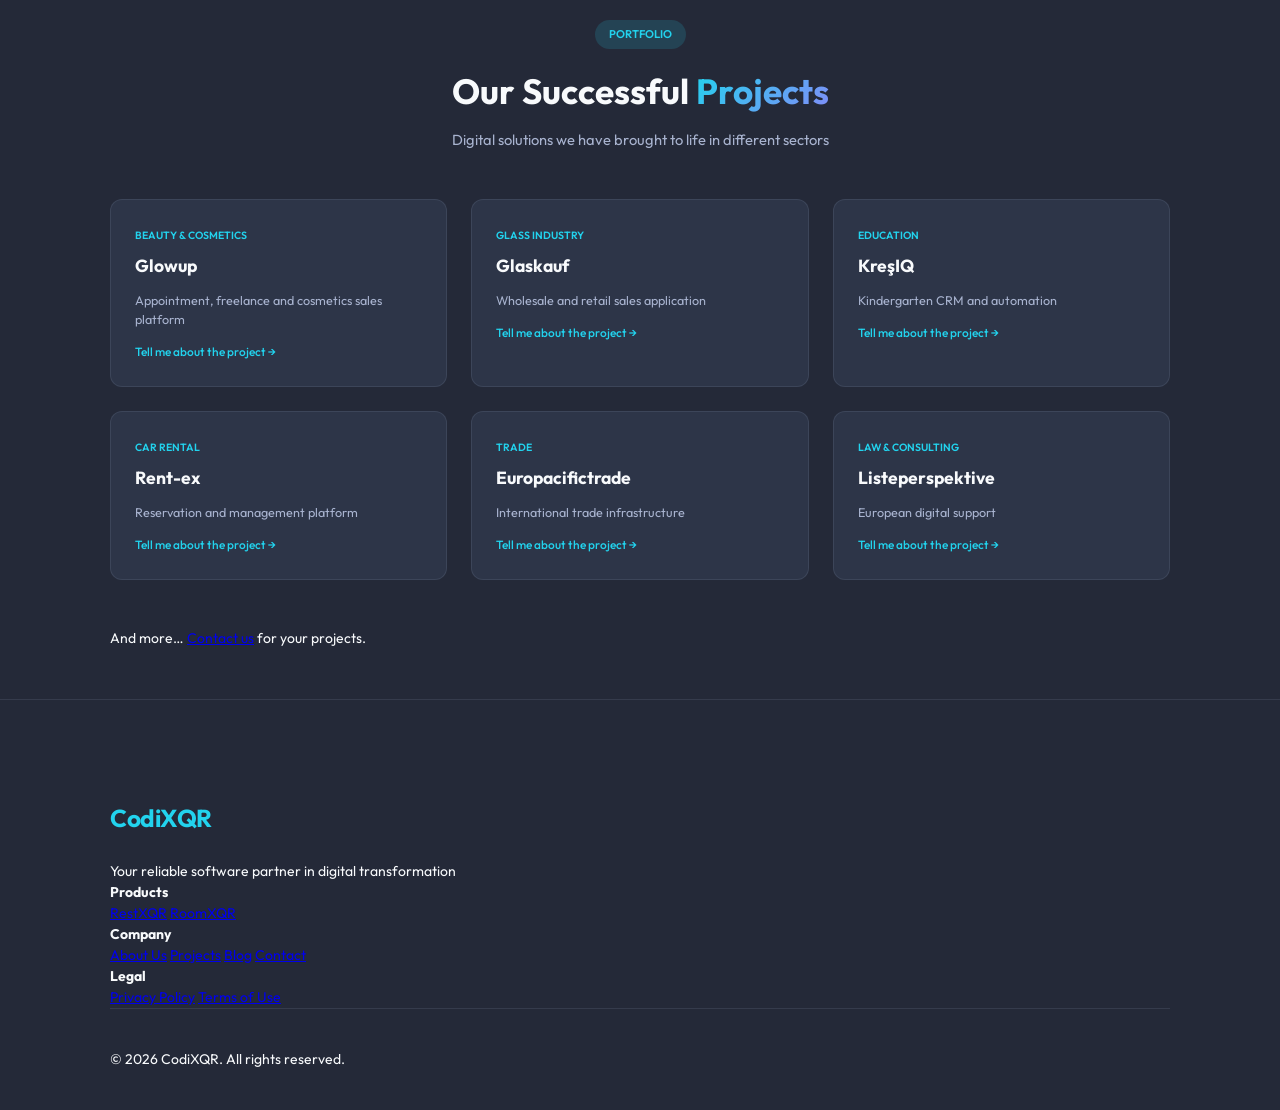
==== commit 664ee213: "fix: global scale down, simplify social impact with Digital Footprint, fix legal pages, and remove f" ====
--- a/index.html
+++ b/index.html
@@ -284,25 +284,18 @@
             <!-- Social Impact Card -->
             <div class="impact-section-wrapper">
                 <div class="impact-card">
-                    <div class="impact-badge">
-                        <span class="pulse-dot"></span>
-                        Toplumsal Katkı
-                    </div>
+                    <div class="impact-badge">❤️ Toplumsal Katkı</div>
                     <div class="impact-grid-mini">
                         <div class="impact-main">
                             <h3>Birlikte <span class="highlight">Daha Güçlüyüz</span></h3>
-                            <p>Sadece kod yazmıyoruz, topluma değer katmaya çalışıyoruz. <strong>Bir Soru Bir
-                                    Sevap</strong> gibi vakıf projelerinde gönüllü yer alarak, teknolojiyi iyilik için
-                                kullanıyoruz.</p>
+                            <p>Sadece kod yazmıyoruz. <strong>Bir Soru Bir Sevap</strong> ve <strong>CodiXQR Dijital
+                                    Ayak İzi</strong> gibi vakıf projelerinde gönüllü yer alıyor, teknolojiyi toplum
+                                yararına kullanıyoruz.</p>
                         </div>
                         <div class="impact-stats-mini">
                             <div class="i-stat">
                                 <strong>Gönüllülük</strong>
                                 <span>Esaslı Projeler</span>
-                            </div>
-                            <div class="i-stat">
-                                <strong>Açık Kaynak</strong>
-                                <span>Desteği</span>
                             </div>
                         </div>
                     </div>
@@ -568,26 +561,6 @@
                     <a href="#" class="footer-logo">CodiXQR</a>
                     <p class="footer-tagline">Dijital dönüşümde güvenilir yazılım ortağınız. Teknopark vizyonuyla global
                         çözümler.</p>
-                    <div class="footer-social">
-                        <a href="#" aria-label="LinkedIn">
-                            <svg viewBox="0 0 24 24" fill="currentColor">
-                                <path
-                                    d="M19 0h-14c-2.761 0-5 2.239-5 5v14c0 2.761 2.239 5 5 5h14c2.762 0 5-2.239 5-5v-14c0-2.761-2.238-5-5-5zm-11 19h-3v-11h3v11zm-1.5-12.268c-.966 0-1.75-.79-1.75-1.764s.784-1.764 1.75-1.764 1.75.79 1.75 1.764-.783 1.764-1.75 1.764zm13.5 12.268h-3v-5.604c0-3.368-4-3.113-4 0v5.604h-3v-11h3v1.765c1.396-2.586 7-2.777 7 2.476v6.759z" />
-                            </svg>
-                        </a>
-                        <a href="#" aria-label="Instagram">
-                            <svg viewBox="0 0 24 24" fill="currentColor">
-                                <path
-                                    d="M12 2.163c3.204 0 3.584.012 4.85.07 3.252.148 4.771 1.691 4.919 4.919.058 1.265.069 1.645.069 4.849 0 3.205-.012 3.584-.069 4.849-.149 3.225-1.664 4.771-4.919 4.919-1.266.058-1.644.07-4.85.07-3.204 0-3.584-.012-4.849-.07-3.26-.149-4.771-1.699-4.919-4.92-.058-1.265-.07-1.644-.07-4.849 0-3.204.013-3.583.07-4.849.149-3.227 1.664-4.771 4.919-4.919 1.266-.057 1.645-.069 4.849-.069zm0-2.163c-3.259 0-3.667.014-4.947.072-4.358.2-6.78 2.618-6.98 6.98-.059 1.281-.073 1.689-.073 4.948 0 3.259.014 3.668.072 4.948.2 4.358 2.618 6.78 6.98 6.98 1.281.058 1.689.072 4.948.072 3.259 0 3.668-.014 4.948-.072 4.354-.2 6.782-2.618 6.979-6.98.059-1.28.073-1.689.073-4.948 0-3.259-.014-3.667-.072-4.947-.196-4.354-2.617-6.78-6.979-6.98-1.281-.059-1.69-.073-4.949-.073zm0 5.838c-3.403 0-6.162 2.759-6.162 6.162s2.759 6.163 6.162 6.163 6.162-2.759 6.162-6.163-2.759-6.162-6.162-6.162zm0 10.162c-2.209 0-4-1.791-4-4s1.791-4 4-4 4 1.791 4 4-1.791 4-4 4zm6.406-11.845c-.796 0-1.441.645-1.441 1.44s.645 1.44 1.441 1.44c.795 0 1.439-.645 1.439-1.44s-.644-1.44-1.439-1.44z" />
-                            </svg>
-                        </a>
-                        <a href="#" aria-label="X (Twitter)">
-                            <svg viewBox="0 0 24 24" fill="currentColor">
-                                <path
-                                    d="M18.244 2.25h3.308l-7.227 8.26 8.502 11.24H16.17l-5.214-6.817L4.99 21.75H1.68l7.73-8.835L1.254 2.25H8.08l4.713 6.231zm-1.161 17.52h1.833L7.084 4.126H5.117z" />
-                            </svg>
-                        </a>
-                    </div>
                 </div>
                 <div class="footer-nav-columns">
                     <div class="footer-links-group">
--- a/css/styles.css
+++ b/css/styles.css
@@ -29,8 +29,8 @@
 
 html {
     scroll-behavior: smooth;
-    font-size: 15px;
-    /* Reduced from 16px */
+    font-size: 14px;
+    /* Reduced from 15px */
 }
 
 /* ===== RTL Support for Arabic ===== */
@@ -84,10 +84,10 @@
 }
 
 .container {
-    max-width: 1200px;
-    /* Reduced from 1400px */
+    max-width: 1100px;
+    /* Reduced from 1200px */
     margin: 0 auto;
-    padding: 0 24px;
+    padding: 0 20px;
 }
 
 /* ===== Navigation ===== */
@@ -345,8 +345,8 @@
 
 /* ===== Section Styles ===== */
 section {
-    padding: 70px 0;
-    /* Reduced from 100px */
+    padding: 50px 0;
+    /* Reduced from 70px */
 }
 
 .section-header {
@@ -356,13 +356,15 @@
 }
 
 .section-header h2 {
-    font-size: clamp(2.25rem, 4vw, 3rem);
-    margin-bottom: 16px;
+    font-size: clamp(2rem, 3.5vw, 2.5rem);
+    /* Reduced scale */
+    margin-bottom: 12px;
 }
 
 .section-header p {
     color: var(--text-secondary);
-    font-size: 1.15rem;
+    font-size: 1.05rem;
+    /* Reduced */
 }
 
 .section-tag {
@@ -690,10 +692,11 @@
 }
 
 .impact-card {
-    background: linear-gradient(135deg, rgba(30, 41, 59, 0.7), rgba(15, 23, 42, 0.9));
+    background: var(--bg-card);
+    /* Simplified to solid card color */
     border: 1px solid var(--border);
     border-radius: var(--radius-lg);
-    padding: 40px;
+    padding: 30px;
     position: relative;
     overflow: hidden;
     transition: var(--transition);
@@ -701,51 +704,23 @@
 
 .impact-card:hover {
     border-color: rgba(34, 211, 238, 0.3);
-    box-shadow: 0 20px 40px rgba(0, 0, 0, 0.3);
 }
 
 .impact-badge {
     display: inline-flex;
     align-items: center;
     gap: 8px;
-    padding: 6px 14px;
+    padding: 5px 12px;
     background: var(--accent-muted);
     color: var(--accent);
     border-radius: 100px;
-    font-size: 0.75rem;
+    font-size: 0.7rem;
     font-weight: 700;
     text-transform: uppercase;
-    margin-bottom: 24px;
-}
-
-.pulse-dot {
-    width: 8px;
-    height: 8px;
-    background: var(--accent);
-    border-radius: 50%;
-    position: relative;
-}
-
-.pulse-dot::after {
-    content: '';
-    position: absolute;
-    inset: 0;
-    background: var(--accent);
-    border-radius: 50%;
-    animation: pulseBadge 2s infinite;
-}
-
-@keyframes pulseBadge {
-    0% {
-        transform: scale(1);
-        opacity: 1;
-    }
-
-    100% {
-        transform: scale(2.5);
-        opacity: 0;
-    }
-}
+    margin-bottom: 16px;
+}
+
+/* Simplified: removed pulse animation styles */
 
 .impact-grid-mini {
     display: grid;
@@ -1486,6 +1461,73 @@
     opacity: 0.5;
     font-family: 'JetBrains Mono', monospace;
     font-size: 0.75rem;
+}
+
+/* ===== WhatsApp (Restored) ===== */
+.floating-btn {
+    position: fixed;
+    bottom: 24px;
+    right: 24px;
+    width: 50px;
+    height: 50px;
+    background: #25D366;
+    border-radius: 50%;
+    display: flex;
+    align-items: center;
+    justify-content: center;
+    box-shadow: 0 4px 12px rgba(37, 211, 102, 0.3);
+    z-index: 1000;
+    text-decoration: none;
+    color: white;
+}
+
+.floating-btn svg {
+    width: 24px;
+    height: 24px;
+}
+
+/* ===== Legal Page Styles ===== */
+.legal-page {
+    padding: 100px 0 60px;
+    line-height: 1.6;
+}
+
+.legal-page .container {
+    max-width: 800px;
+}
+
+.legal-page h1 {
+    font-size: 2.22rem;
+    margin-bottom: 8px;
+}
+
+.legal-page h2 {
+    font-size: 1.3rem;
+    margin: 30px 0 15px;
+    color: var(--accent);
+}
+
+.legal-page p,
+.legal-page ul {
+    margin-bottom: 15px;
+    color: var(--text-secondary);
+}
+
+.legal-page ul {
+    padding-left: 20px;
+}
+
+.legal-page li {
+    margin-bottom: 10px;
+}
+
+.legal-date {
+    display: block;
+    margin-bottom: 40px;
+    font-size: 0.9rem;
+    color: var(--text-muted);
+    border-bottom: 1px solid var(--border);
+    padding-bottom: 20px;
 }
 
 /* ===== Responsive ===== */
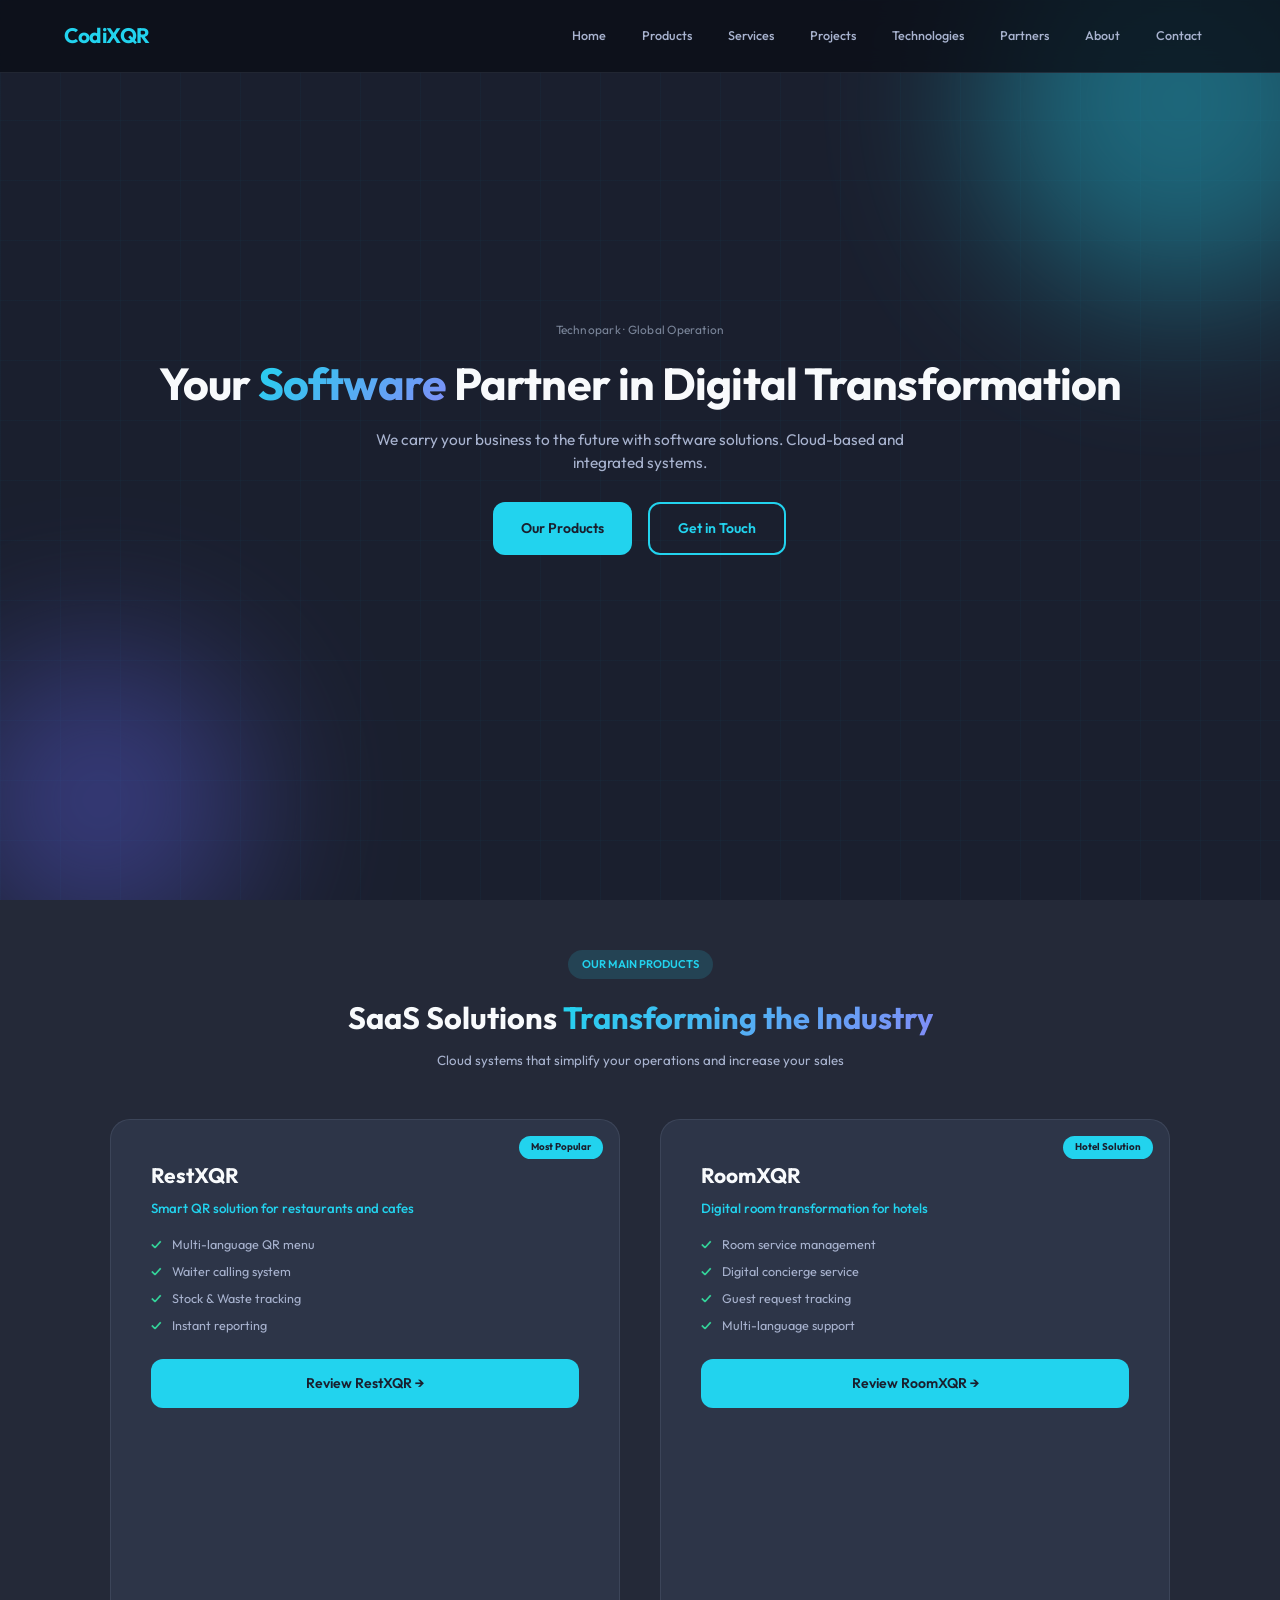
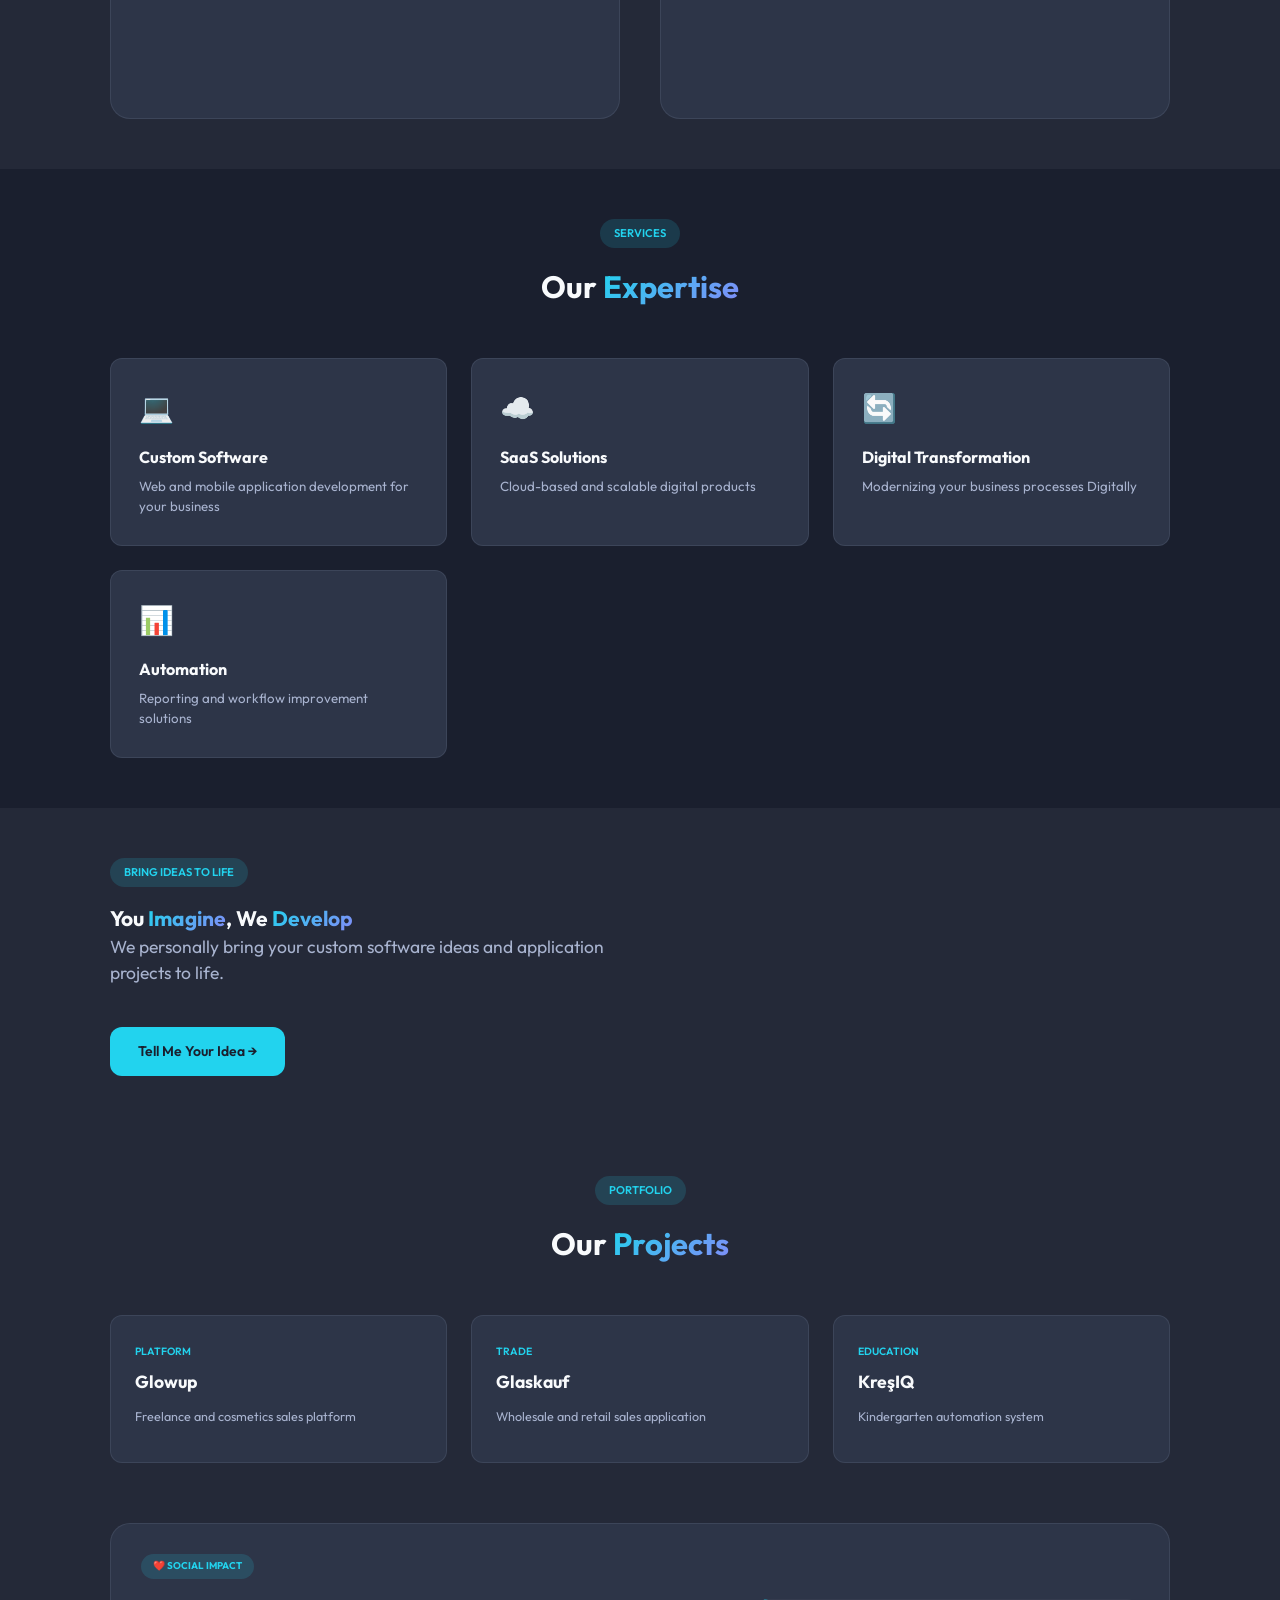
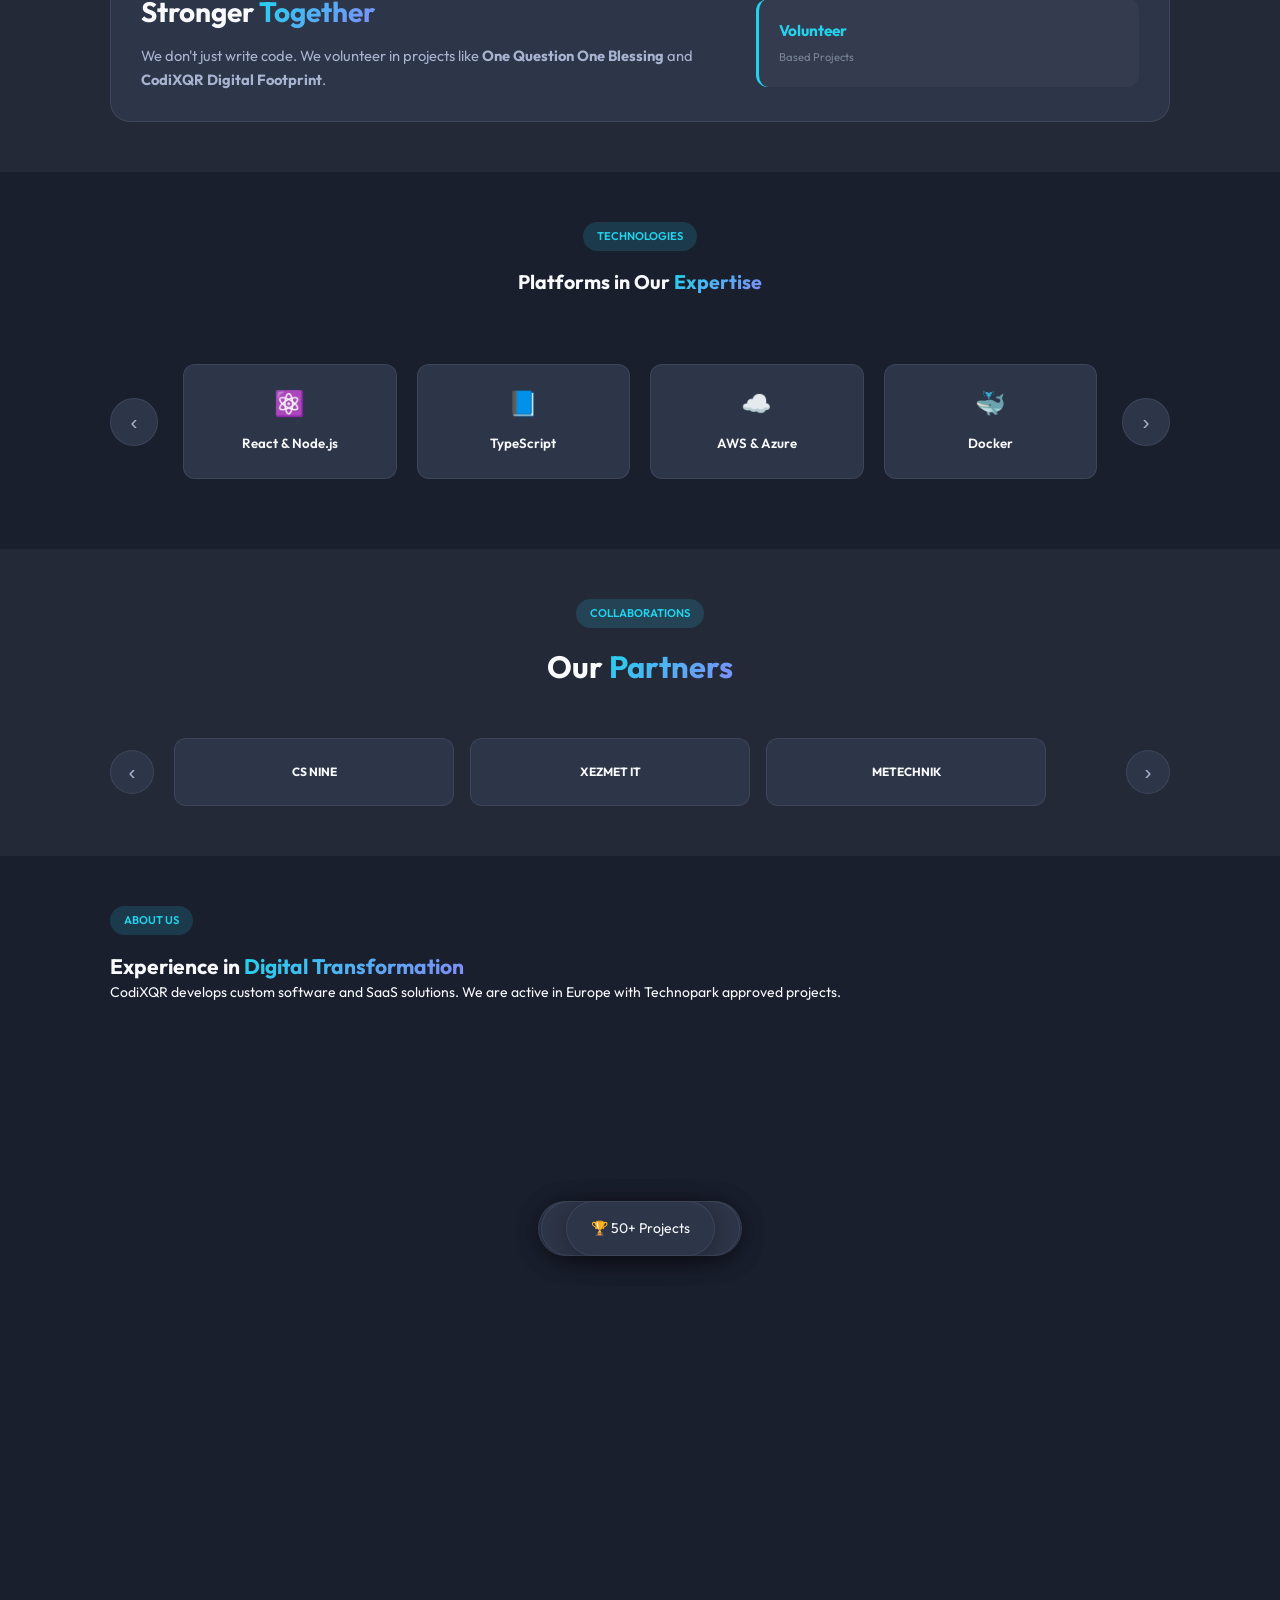
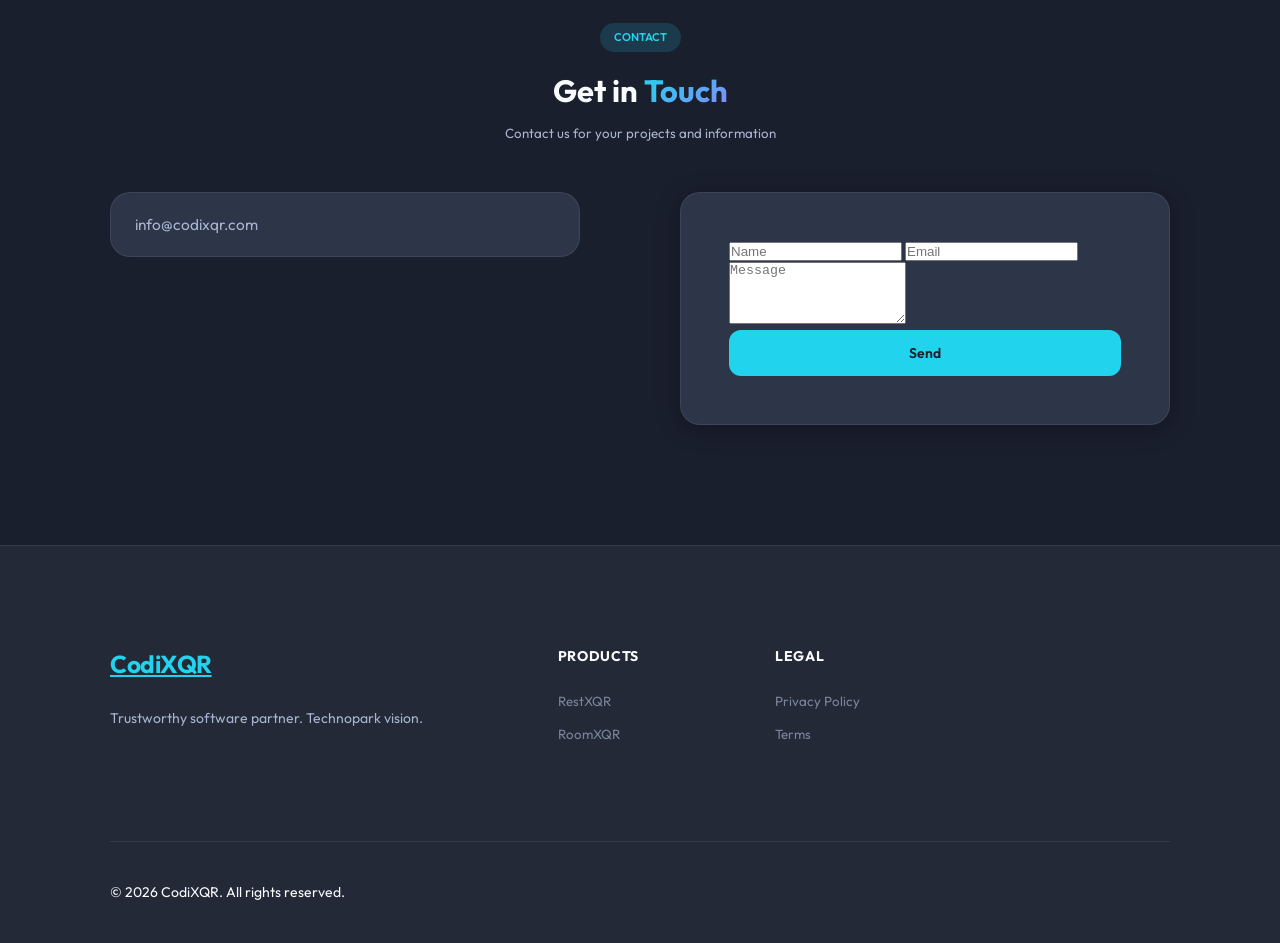
==== commit 6ded5c0c: "design: scale down tech section, sync all translations with new design, and break cache" ====
--- a/index.html
+++ b/index.html
@@ -10,7 +10,7 @@
     <link rel="icon" type="image/png" href="favicon.png">
     <link rel="apple-touch-icon" href="favicon.png">
     <script src="js/lang-detect.js"></script>
-    <link rel="stylesheet" href="css/styles.css">
+    <link rel="stylesheet" href="css/styles.css?v=1.1">
     <link rel="preconnect" href="https://fonts.googleapis.com">
     <link rel="preconnect" href="https://fonts.gstatic.com" crossorigin>
     <link
@@ -610,7 +610,7 @@
         </svg>
     </a>
 
-    <script src="js/main.js"></script>
+    <script src="js/main.js?v=1.1"></script>
 </body>
 
 </html>
--- a/css/styles.css
+++ b/css/styles.css
@@ -356,15 +356,17 @@
 }
 
 .section-header h2 {
-    font-size: clamp(2rem, 3.5vw, 2.5rem);
-    /* Reduced scale */
-    margin-bottom: 12px;
+    font-size: clamp(1.8rem, 3vw, 2.2rem);
+    margin-bottom: 10px;
+}
+
+.tech-section .section-header h2 {
+    font-size: 1.4rem;
 }
 
 .section-header p {
     color: var(--text-secondary);
-    font-size: 1.05rem;
-    /* Reduced */
+    font-size: 0.95rem;
 }
 
 .section-tag {
@@ -821,7 +823,8 @@
     background: var(--bg-card);
     border: 1px solid var(--border);
     border-radius: var(--radius);
-    padding: 32px 24px;
+    padding: 20px 16px;
+    /* Reduced from 32px 24px */
     text-align: center;
     transition: var(--transition);
 }
@@ -833,14 +836,16 @@
 }
 
 .tech-icon {
-    font-size: 2.5rem;
+    font-size: 1.75rem;
+    /* Reduced from 2.5rem */
     display: block;
-    margin-bottom: 16px;
+    margin-bottom: 12px;
 }
 
 .tech-card h4 {
-    font-size: 1rem;
-    margin-bottom: 8px;
+    font-size: 0.95rem;
+    /* Reduced */
+    margin-bottom: 4px;
     font-weight: 600;
     color: var(--text-primary);
 }
@@ -1655,11 +1660,13 @@
     }
 
     .section-header h2 {
-        font-size: 1.8rem;
+        font-size: 1.6rem;
+        /* Reduced from 1.8rem */
     }
 
     .section-header {
-        margin-bottom: 32px;
+        margin-bottom: 24px;
+        /* Reduced padding */
     }
 
     .projects-grid {
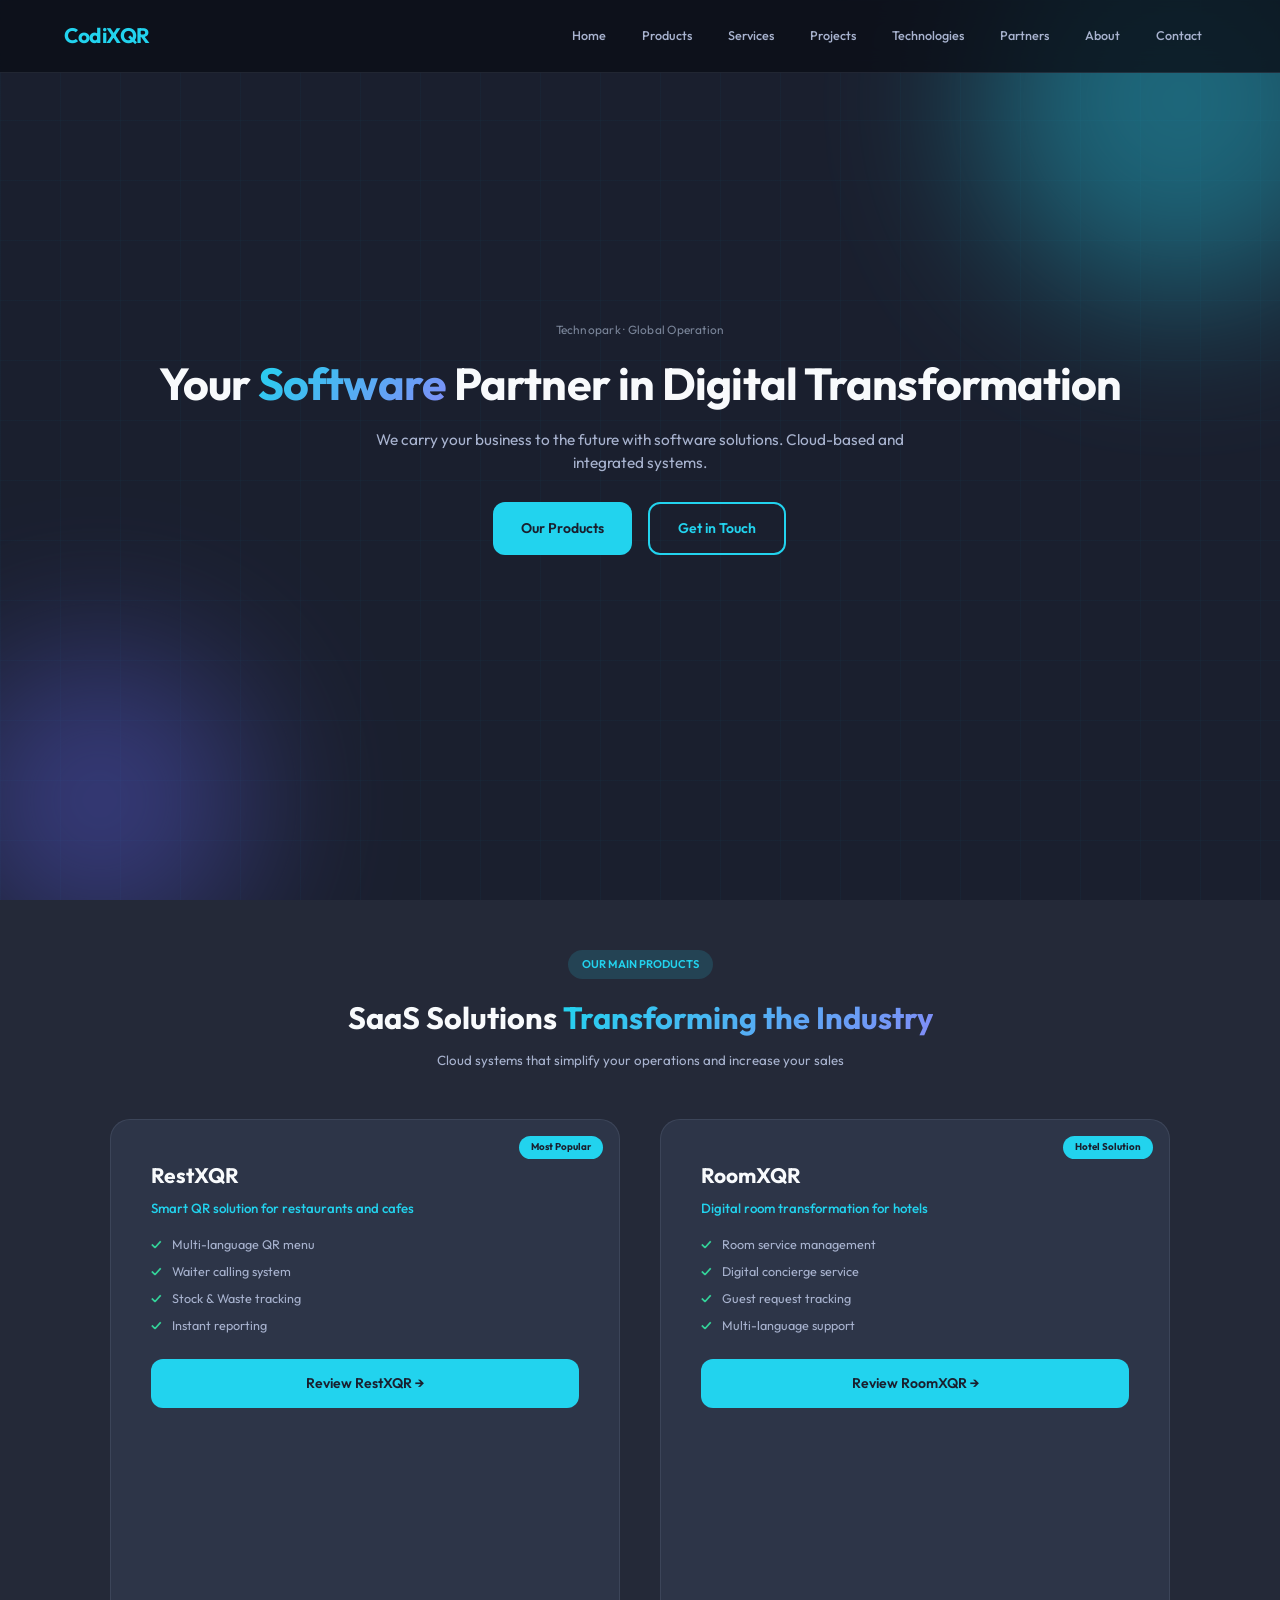
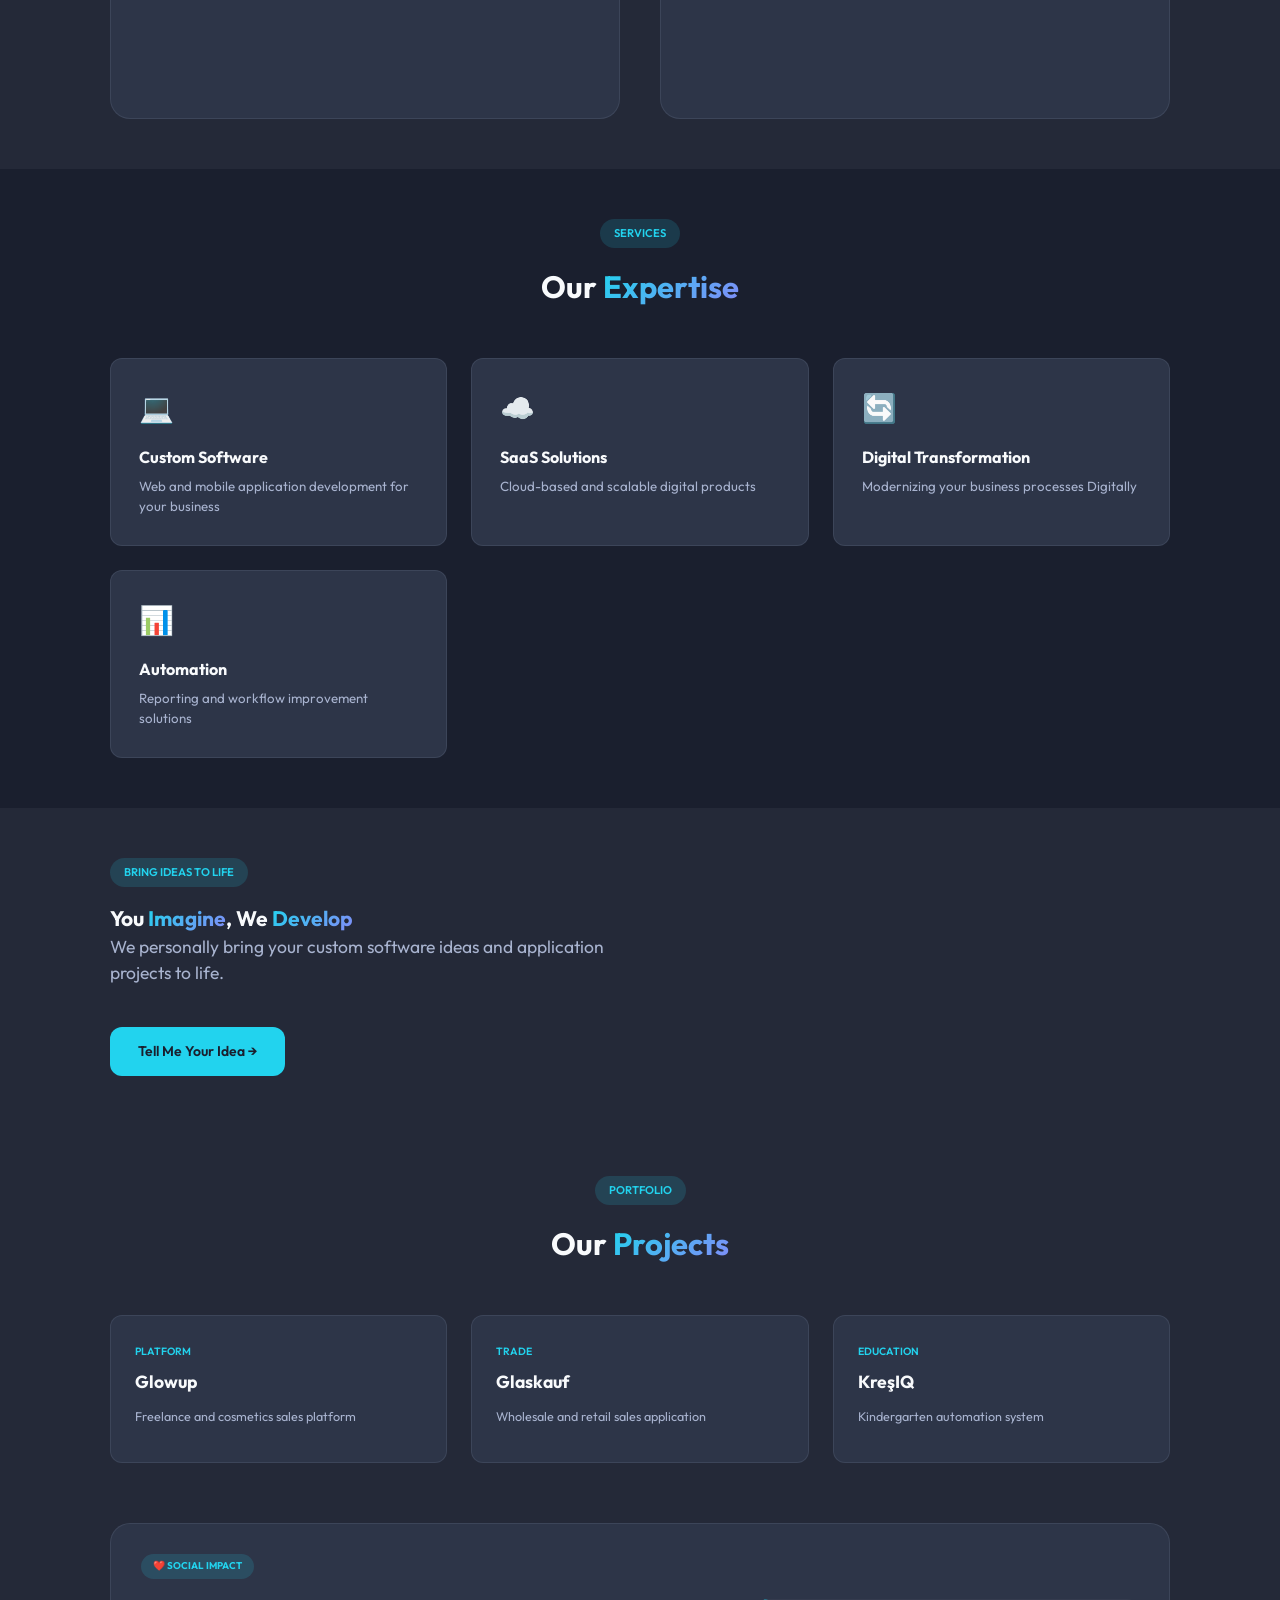
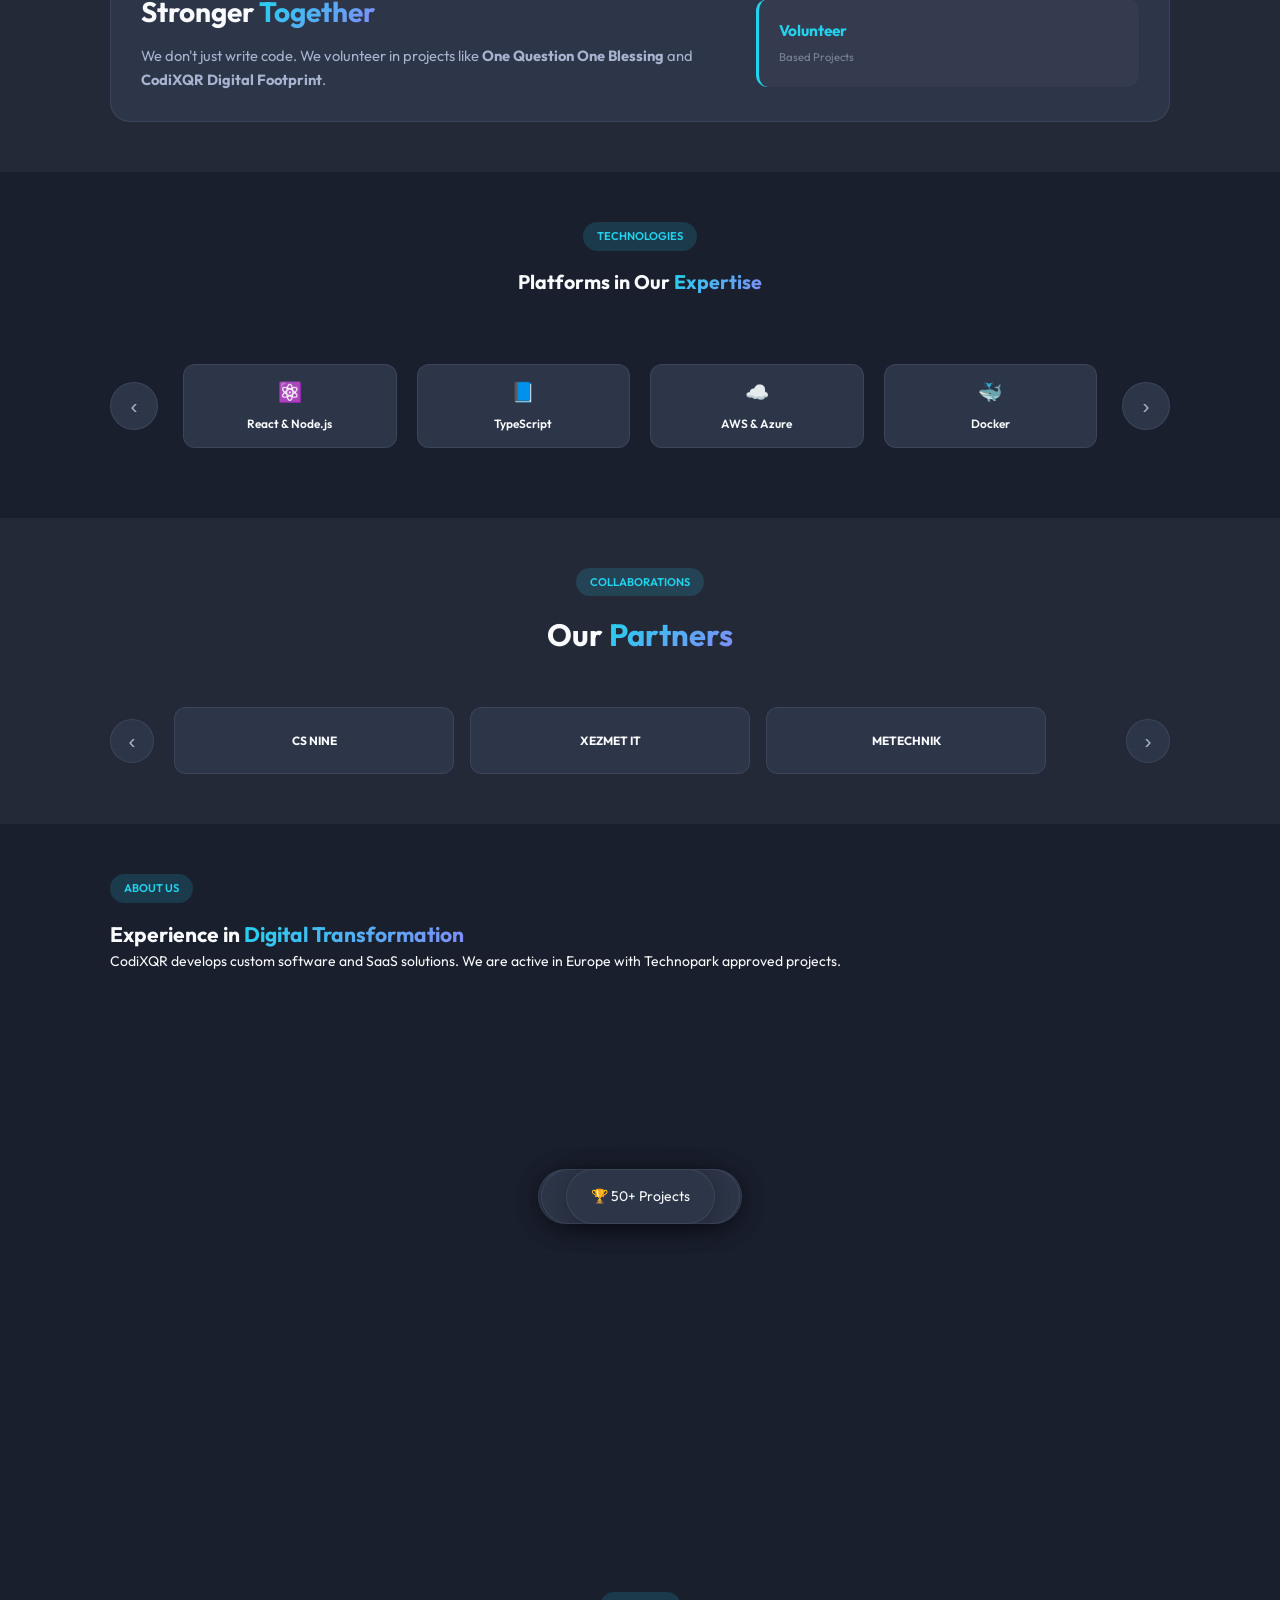
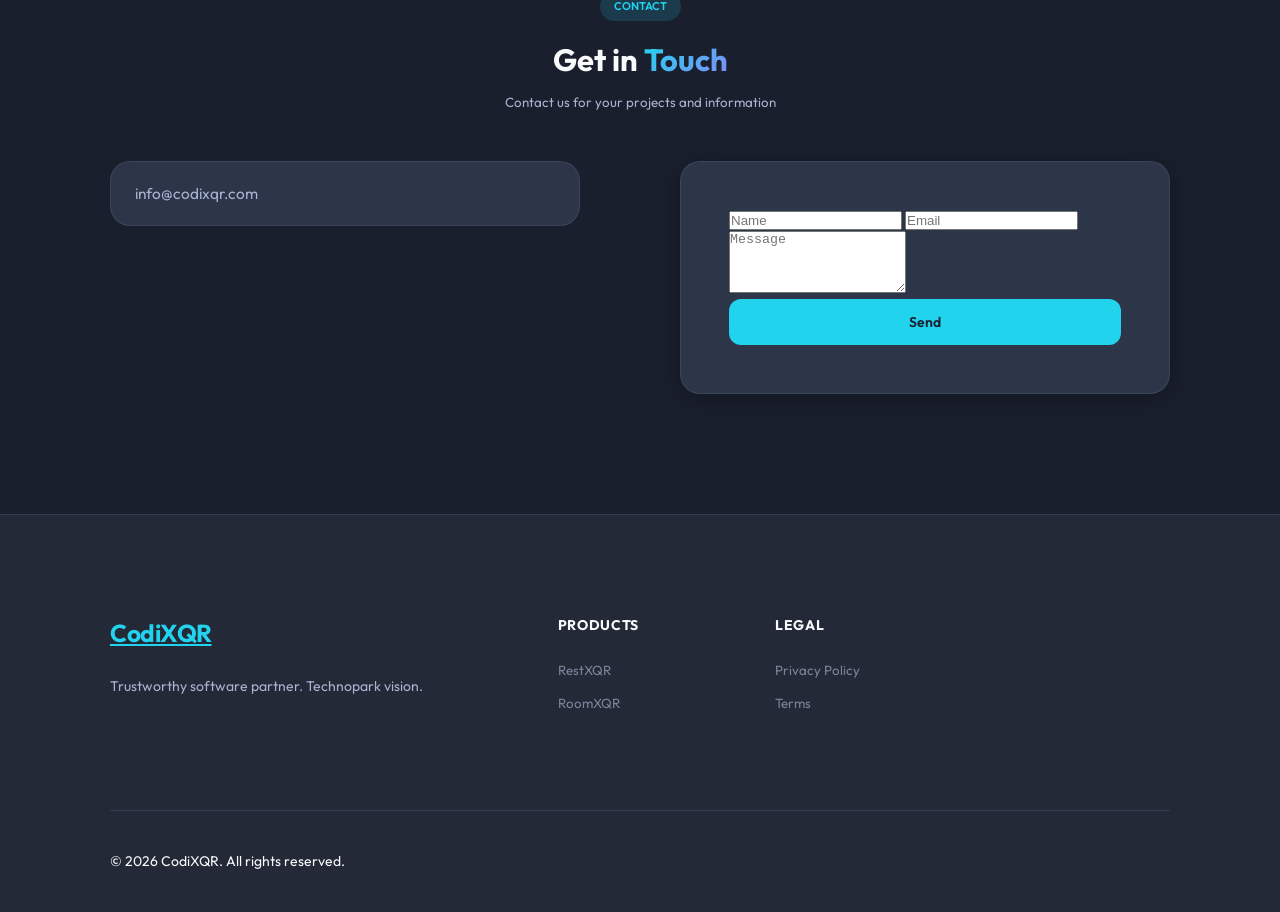
==== commit ece0a760: "design: further compact sections and reorganize mobile footer into columns" ====
--- a/index.html
+++ b/index.html
@@ -10,7 +10,7 @@
     <link rel="icon" type="image/png" href="favicon.png">
     <link rel="apple-touch-icon" href="favicon.png">
     <script src="js/lang-detect.js"></script>
-    <link rel="stylesheet" href="css/styles.css?v=1.1">
+    <link rel="stylesheet" href="css/styles.css?v=1.2">
     <link rel="preconnect" href="https://fonts.googleapis.com">
     <link rel="preconnect" href="https://fonts.gstatic.com" crossorigin>
     <link
--- a/css/styles.css
+++ b/css/styles.css
@@ -823,8 +823,7 @@
     background: var(--bg-card);
     border: 1px solid var(--border);
     border-radius: var(--radius);
-    padding: 20px 16px;
-    /* Reduced from 32px 24px */
+    padding: 12px 10px;
     text-align: center;
     transition: var(--transition);
 }
@@ -836,22 +835,20 @@
 }
 
 .tech-icon {
-    font-size: 1.75rem;
-    /* Reduced from 2.5rem */
+    font-size: 1.4rem;
     display: block;
-    margin-bottom: 12px;
+    margin-bottom: 8px;
 }
 
 .tech-card h4 {
-    font-size: 0.95rem;
-    /* Reduced */
-    margin-bottom: 4px;
+    font-size: 0.85rem;
+    margin-bottom: 2px;
     font-weight: 600;
     color: var(--text-primary);
 }
 
 .tech-desc {
-    font-size: 0.8rem;
+    font-size: 0.72rem;
     color: var(--text-muted);
 }
 
@@ -1656,17 +1653,15 @@
     }
 
     section {
-        padding: 40px 0;
+        padding: 24px 0;
     }
 
     .section-header h2 {
-        font-size: 1.6rem;
-        /* Reduced from 1.8rem */
+        font-size: 1.3rem;
     }
 
     .section-header {
-        margin-bottom: 24px;
-        /* Reduced padding */
+        margin-bottom: 12px;
     }
 
     .projects-grid {
@@ -1783,8 +1778,23 @@
     }
 
     .footer-nav-columns {
-        grid-template-columns: 1fr;
-        text-align: center;
+        grid-template-columns: repeat(3, 1fr);
+        /* 3 columns to save maximum space */
+        text-align: left;
+        gap: 12px;
+    }
+
+    .footer-links-group h5 {
+        font-size: 0.85rem;
+        margin-bottom: 12px;
+    }
+
+    .footer-links-group ul li {
+        margin-bottom: 6px;
+    }
+
+    .footer-links-group a {
+        font-size: 0.8rem;
     }
 
     .footer-bottom-content {
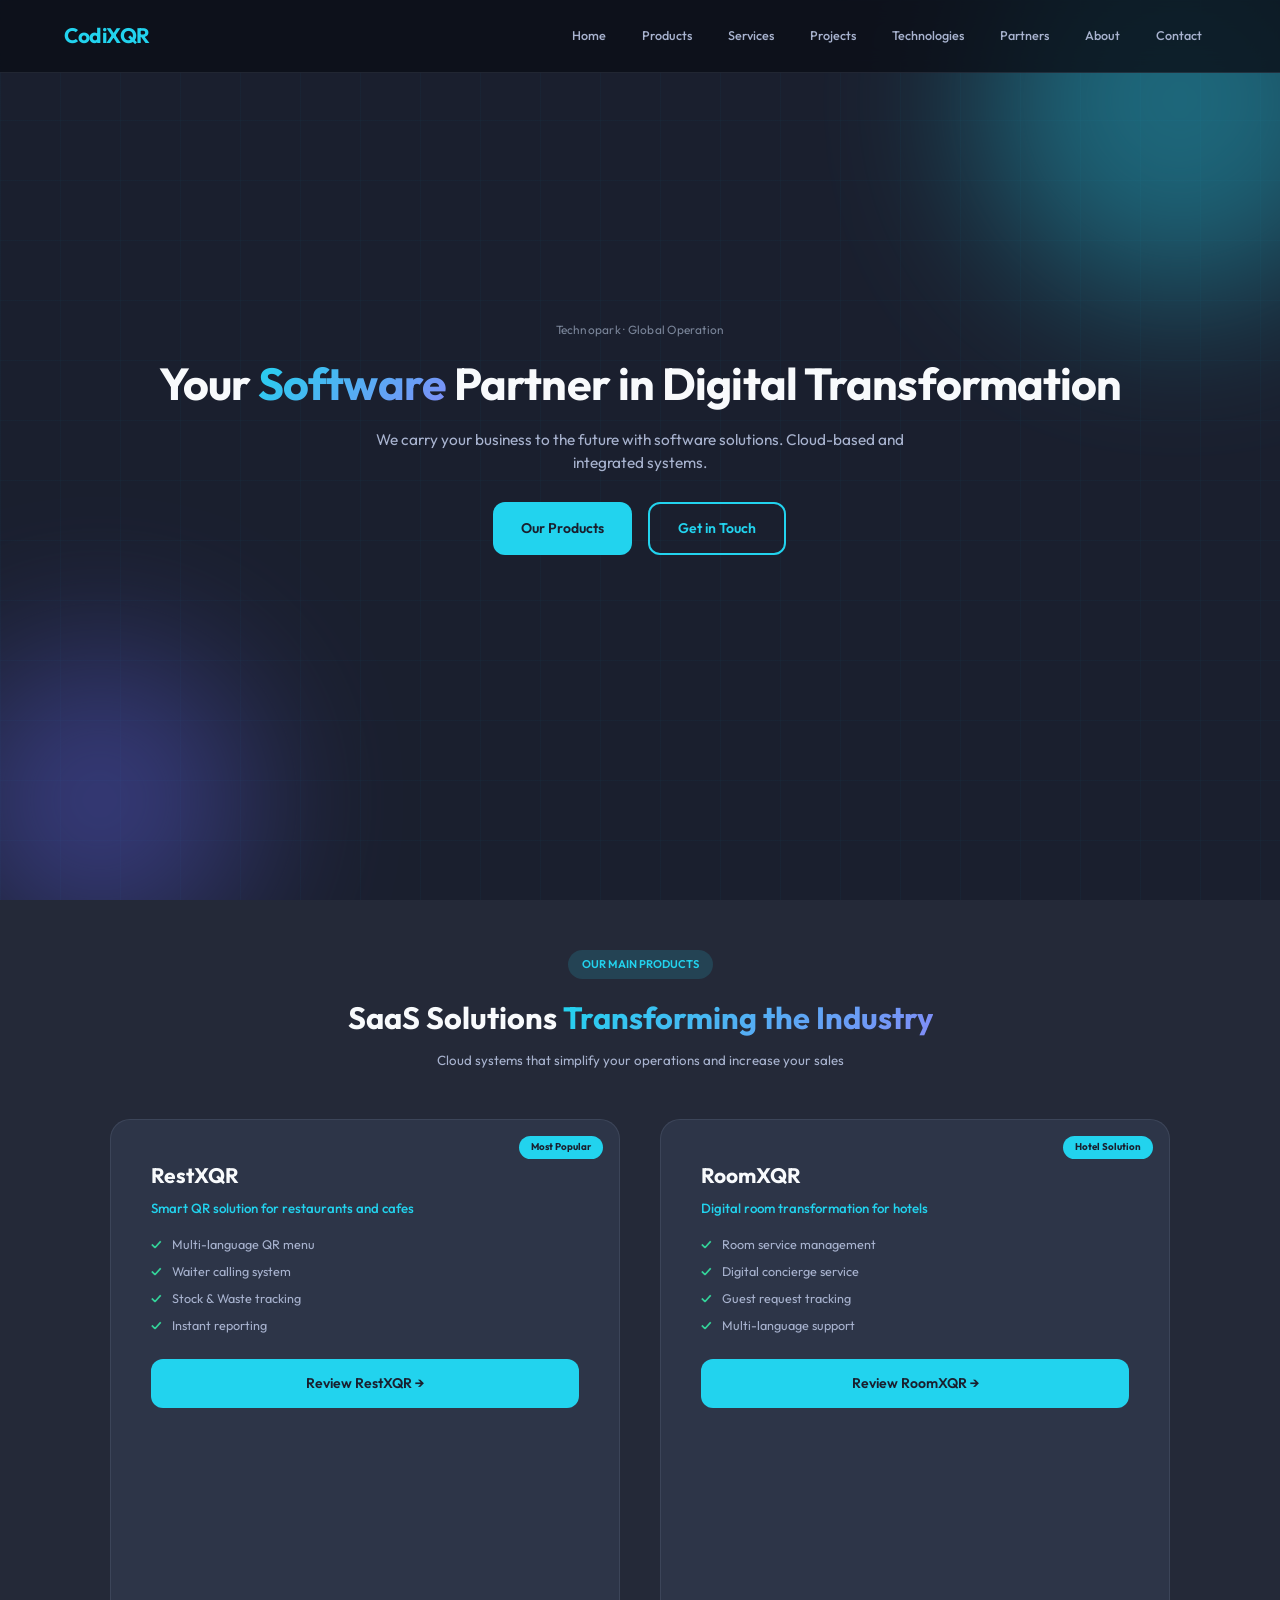
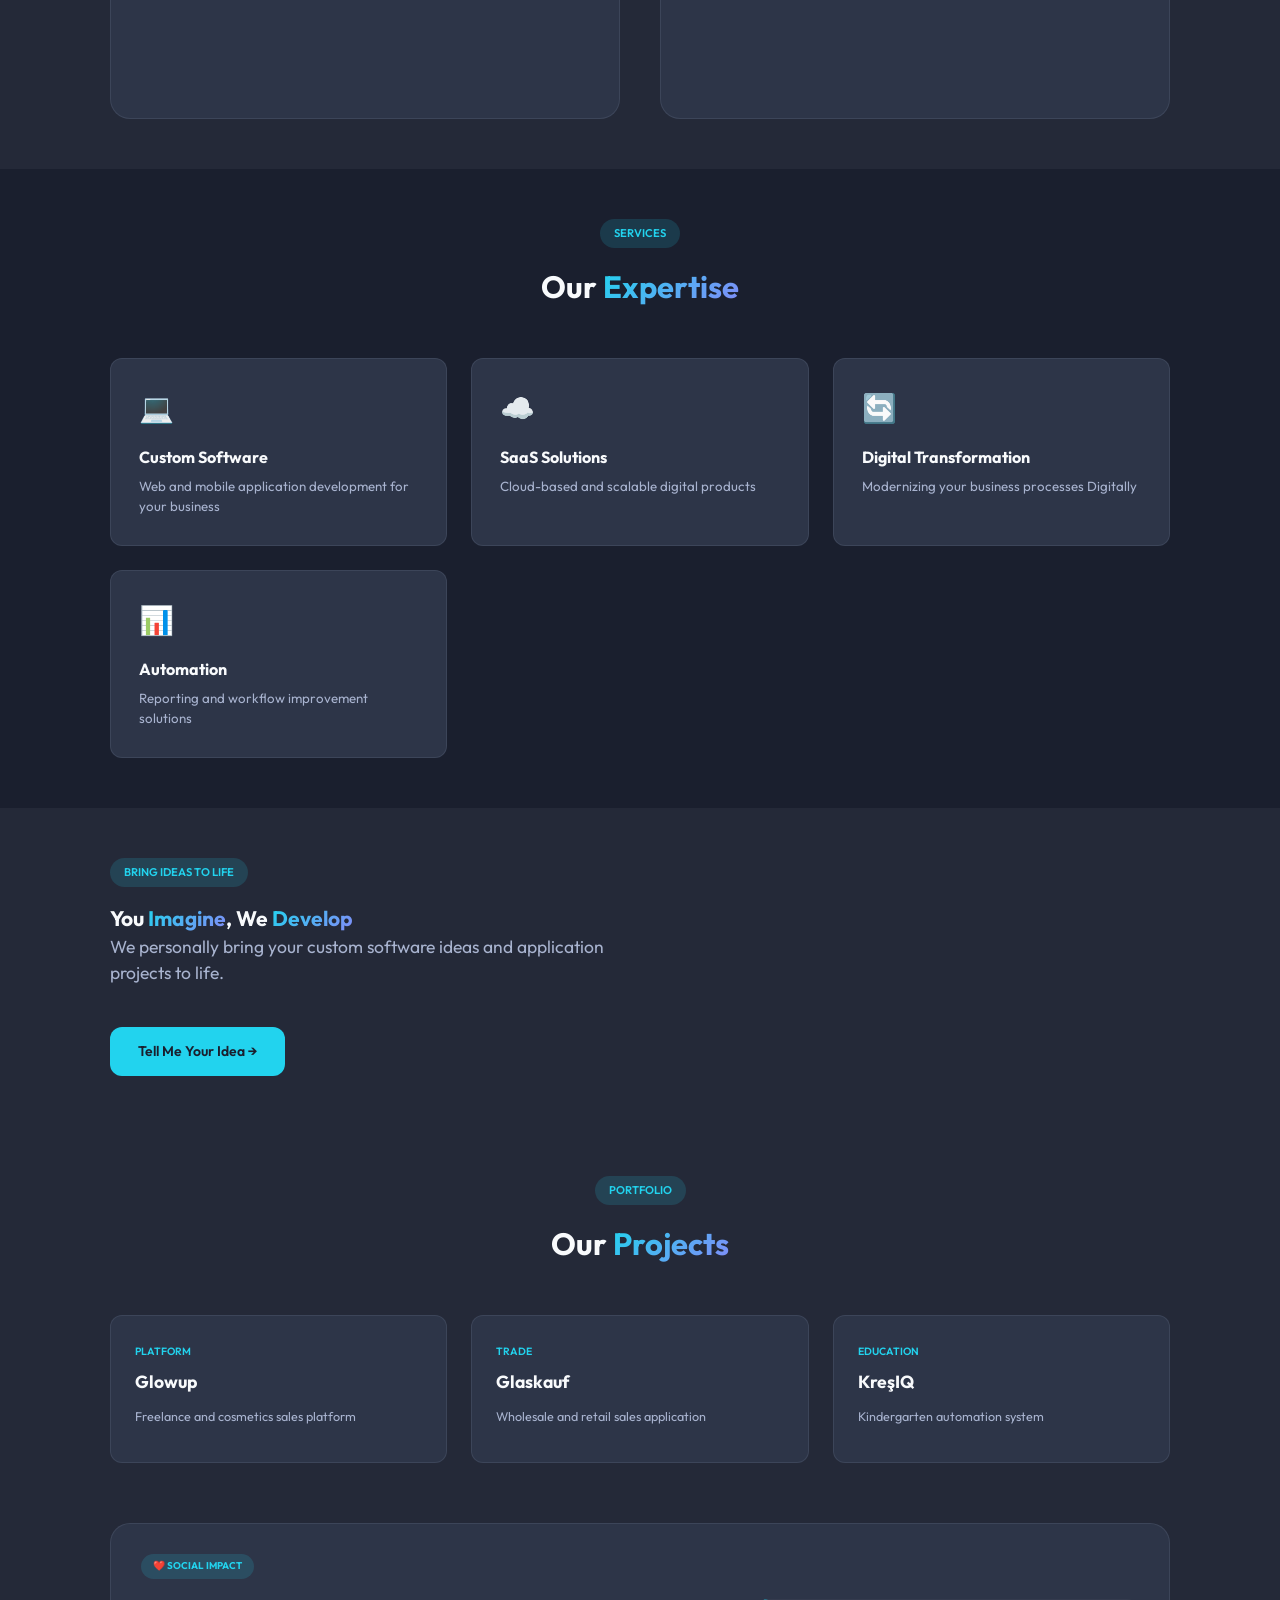
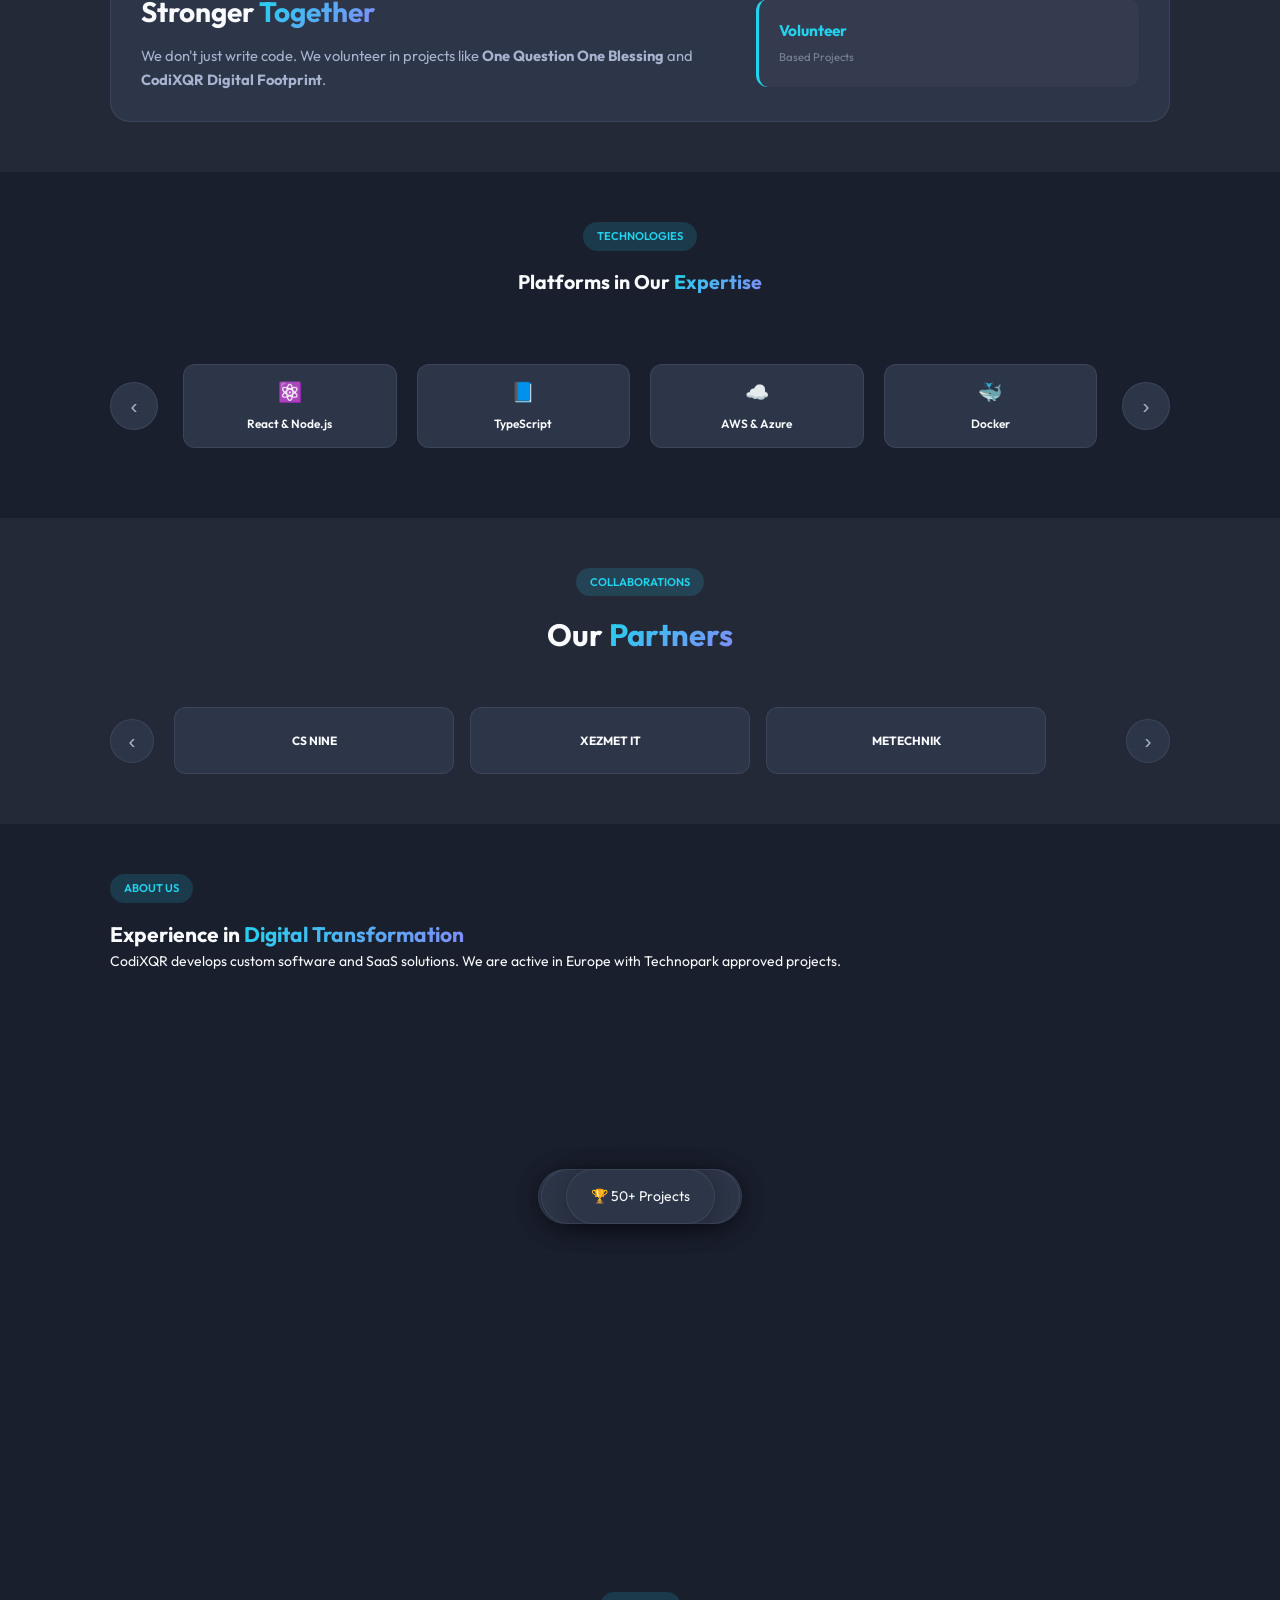
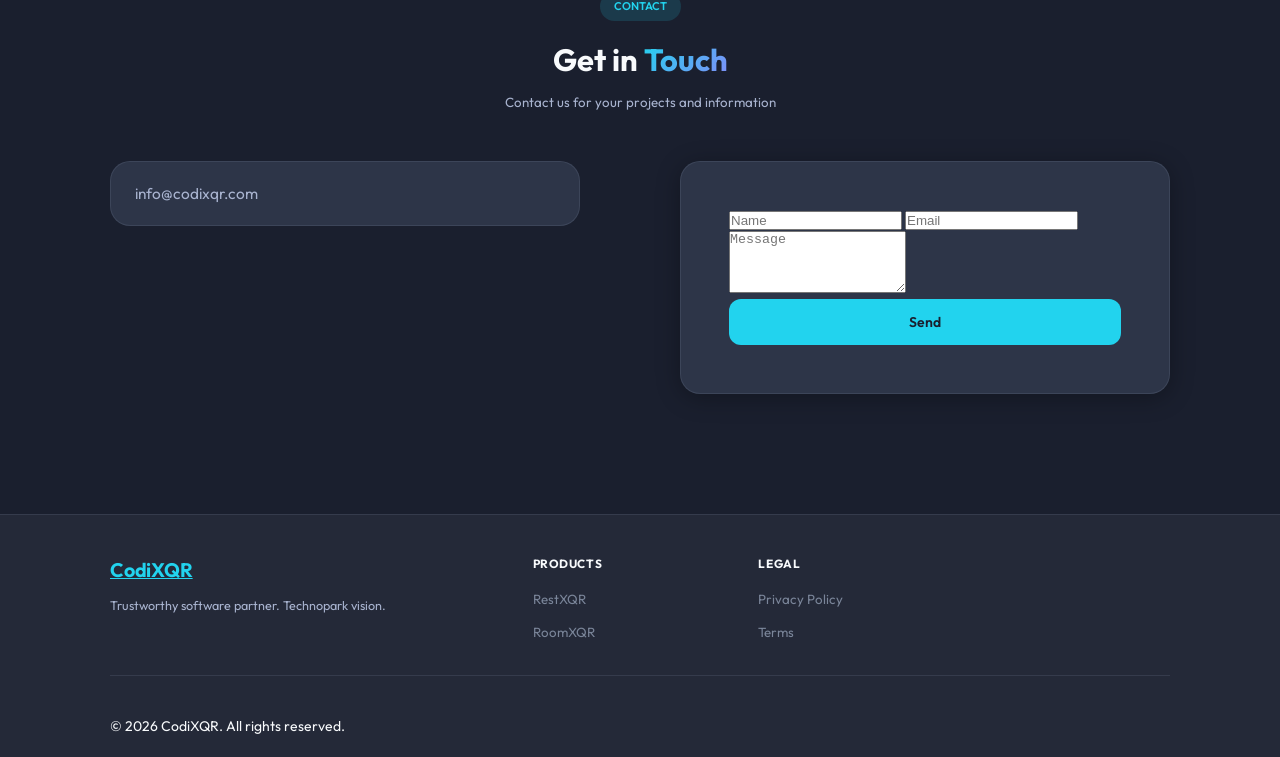
==== commit 8dff6064: "design: aggressive compaction of footer and section headers v1.3" ====
--- a/index.html
+++ b/index.html
@@ -10,7 +10,7 @@
     <link rel="icon" type="image/png" href="favicon.png">
     <link rel="apple-touch-icon" href="favicon.png">
     <script src="js/lang-detect.js"></script>
-    <link rel="stylesheet" href="css/styles.css?v=1.2">
+    <link rel="stylesheet" href="css/styles.css?v=1.3">
     <link rel="preconnect" href="https://fonts.googleapis.com">
     <link rel="preconnect" href="https://fonts.gstatic.com" crossorigin>
     <link
--- a/css/styles.css
+++ b/css/styles.css
@@ -1341,21 +1341,17 @@
 .footer {
     background: var(--bg-secondary);
     border-top: 1px solid var(--border);
-    padding: 80px 0 40px;
-}
-
-/* ===== Footer Redesign ===== */
-.footer {
-    background: var(--bg-secondary);
-    border-top: 1px solid var(--border);
-    padding: 100px 0 40px;
+    padding: 40px 0 20px;
+    /* Reduced from 100px 0 40px */
 }
 
 .footer-top {
     display: grid;
     grid-template-columns: 1.2fr 2fr;
-    gap: 80px;
-    margin-bottom: 80px;
+    gap: 40px;
+    /* Reduced from 80px */
+    margin-bottom: 32px;
+    /* Reduced from 80px */
 }
 
 .footer-brand-column {
@@ -1363,19 +1359,19 @@
 }
 
 .footer-logo {
-    font-size: 1.75rem;
+    font-size: 1.4rem;
     font-weight: 700;
     color: var(--accent);
-    margin-bottom: 24px;
-    letter-spacing: -0.02em;
+    margin-bottom: 12px;
+    letter-spacing: -0.01em;
     display: inline-block;
 }
 
 .footer-tagline {
-    font-size: 1rem;
-    color: var(--text-secondary);
-    line-height: 1.6;
-    margin-bottom: 32px;
+    font-size: 0.9rem;
+    color: var(--text-secondary);
+    line-height: 1.5;
+    margin-bottom: 16px;
 }
 
 .footer-social {
@@ -1413,10 +1409,10 @@
 }
 
 .footer-links-group h5 {
-    font-size: 1rem;
+    font-size: 0.85rem;
     font-weight: 700;
     color: var(--text-primary);
-    margin-bottom: 24px;
+    margin-bottom: 16px;
     text-transform: uppercase;
     letter-spacing: 0.05em;
 }
